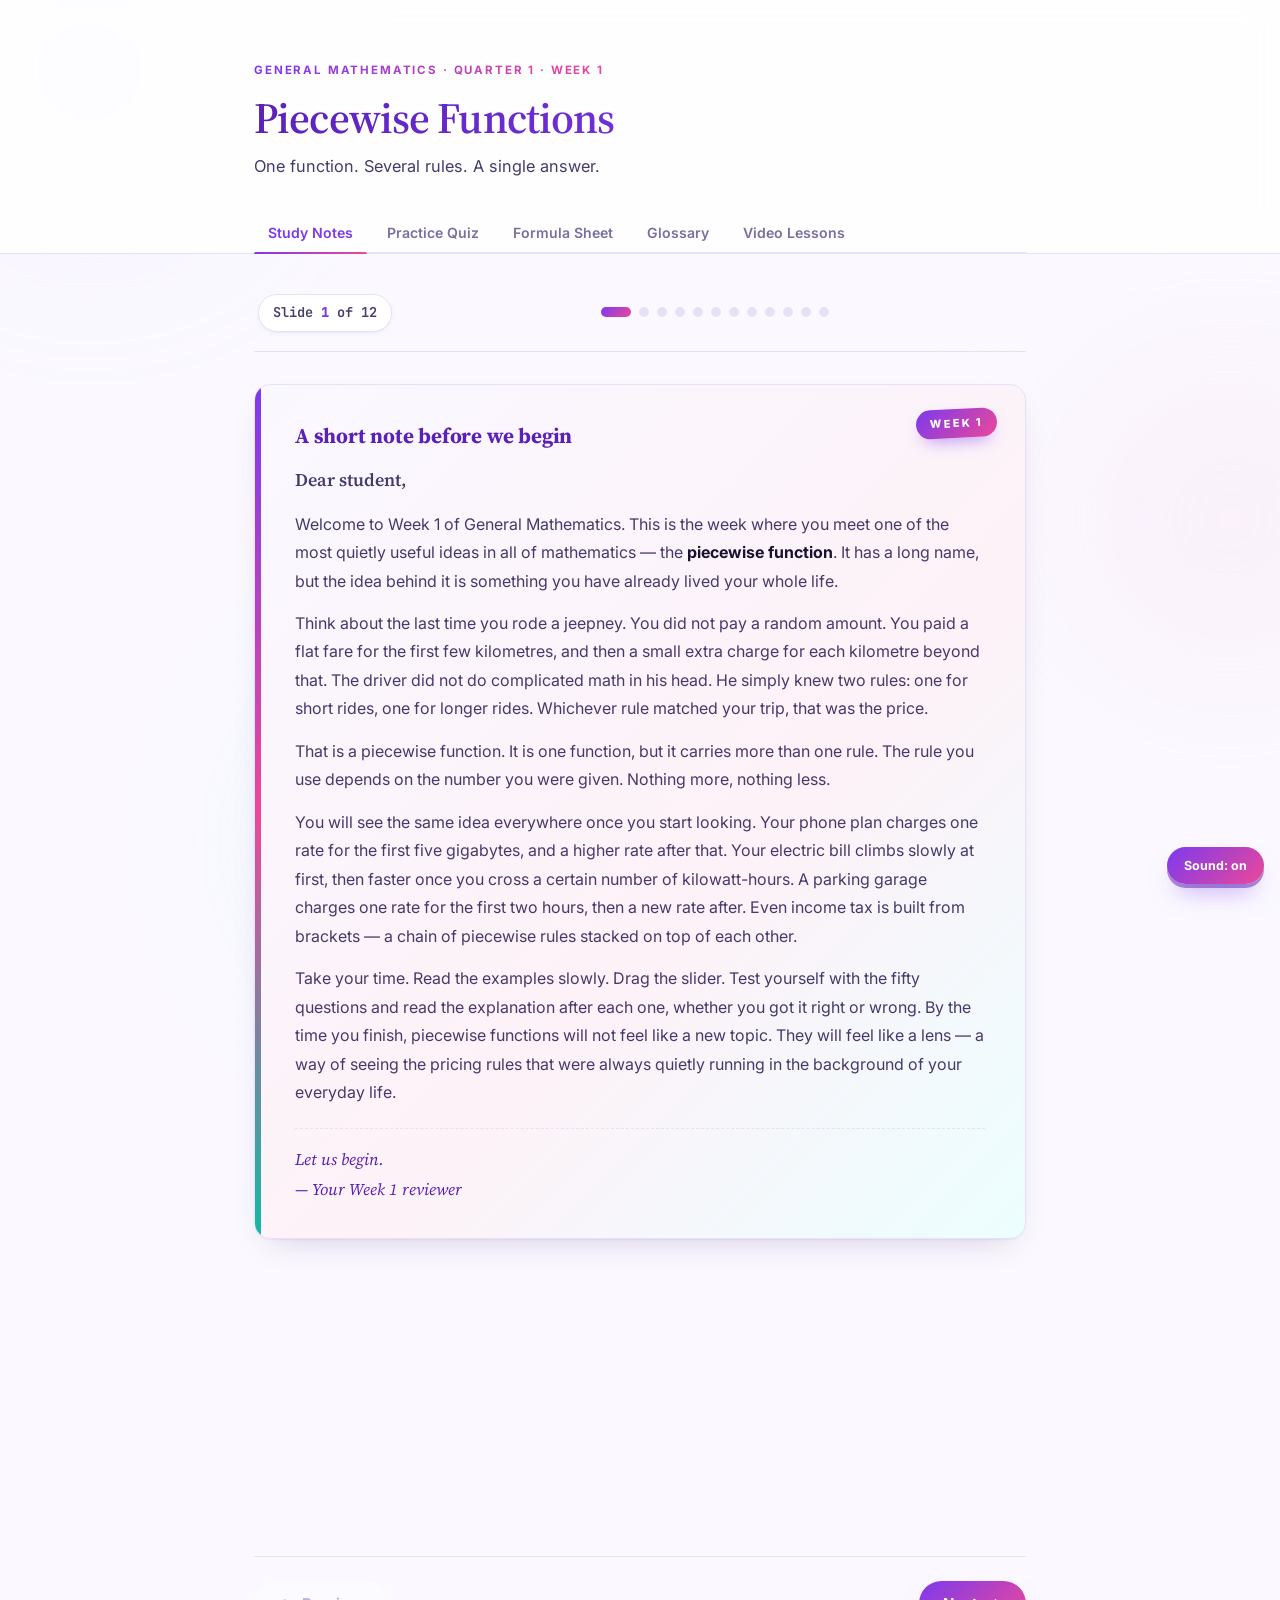
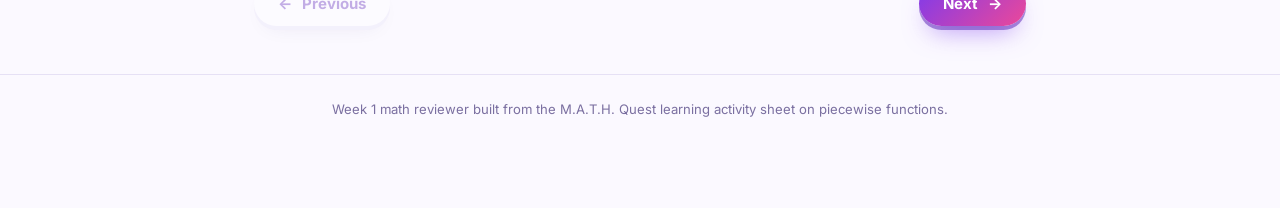
==== index.html @ 9aa368a2 "Rename MathReviewer2ndterm.html to index.html" ====
<!DOCTYPE html>
<html lang="en">
<head>
<meta charset="UTF-8">
<meta name="viewport" content="width=device-width, initial-scale=1.0">
<title>Week 1 Math Reviewer — Piecewise Functions</title>
<link rel="preconnect" href="https://fonts.googleapis.com">
<link rel="preconnect" href="https://fonts.gstatic.com" crossorigin>
<link href="https://fonts.googleapis.com/css2?family=Source+Serif+4:ital,opsz,wght@0,8..60,400;0,8..60,600;0,8..60,700;1,8..60,400&family=Inter:wght@400;500;600;700;800&family=JetBrains+Mono:wght@400;500;600&display=swap" rel="stylesheet">
<link rel="stylesheet" href="Mathweek1Css.css">
<script src="Mathweek1Js.js"></script>
</head>
<body>

<div class="reading-progress" aria-hidden="true">
  <div class="reading-progress-fill" id="readingProgress"></div>
</div>

<canvas id="confetti" aria-hidden="true"></canvas>

<div class="blob blob-1" aria-hidden="true"></div>
<div class="blob blob-2" aria-hidden="true"></div>
<div class="blob blob-3" aria-hidden="true"></div>

<header class="site-header">
  <div class="wrap">
    <div class="eyebrow">General Mathematics &middot; Quarter 1 &middot; Week 1</div>
    <h1>Piecewise Functions</h1>
    <p class="tagline">One function. Several rules. A single answer.</p>

    <nav class="tabs" role="tablist">
      <button class="tab is-active" data-tab="learn" role="tab">Study Notes</button>
      <button class="tab" data-tab="quiz" role="tab">Practice Quiz</button>
      <button class="tab" data-tab="cheat" role="tab">Formula Sheet</button>
      <button class="tab" data-tab="glossary" role="tab">Glossary</button>
      <button class="tab" data-tab="videos" role="tab">Video Lessons</button>
    </nav>
  </div>
</header>

<main class="wrap">

  <!-- STUDY NOTES -->
  <section class="panel is-active" id="learn" role="tabpanel">

    <div class="deck">
      <div class="deck-progress">
        <span class="deck-counter">Slide <span id="slideNum">1</span> of <span id="slideTotal">12</span></span>
        <div class="deck-dots" id="deckDots"></div>
      </div>

      <div class="deck-stage" id="deckStage">

        <!-- Slide 1: Intro letter -->
        <article class="slide">
          <div class="card intro-letter">
            <div class="letter-stamp">Week 1</div>
            <h2 class="letter-title">A short note before we begin</h2>

            <p class="letter-greeting">Dear student,</p>

            <p>
              Welcome to Week 1 of General Mathematics. This is the week where you
              meet one of the most quietly useful ideas in all of mathematics &mdash;
              the <strong>piecewise function</strong>. It has a long name, but the
              idea behind it is something you have already lived your whole life.
            </p>

            <p>
              Think about the last time you rode a jeepney. You did not pay a random
              amount. You paid a flat fare for the first few kilometres, and then a
              small extra charge for each kilometre beyond that. The driver did not
              do complicated math in his head. He simply knew two rules: one for
              short rides, one for longer rides. Whichever rule matched your trip,
              that was the price.
            </p>

            <p>
              That is a piecewise function. It is one function, but it carries more
              than one rule. The rule you use depends on the number you were given.
              Nothing more, nothing less.
            </p>

            <p>
              You will see the same idea everywhere once you start looking. Your
              phone plan charges one rate for the first five gigabytes, and a higher
              rate after that. Your electric bill climbs slowly at first, then faster
              once you cross a certain number of kilowatt-hours. A parking garage
              charges one rate for the first two hours, then a new rate after. Even
              income tax is built from brackets &mdash; a chain of piecewise rules
              stacked on top of each other.
            </p>

            <p>
              Take your time. Read the examples slowly. Drag the slider. Test
              yourself with the fifty questions and read the explanation after each
              one, whether you got it right or wrong. By the time you finish,
              piecewise functions will not feel like a new topic. They will feel
              like a lens &mdash; a way of seeing the pricing rules that were always
              quietly running in the background of your everyday life.
            </p>

            <p class="letter-sign">Let us begin.<br>&mdash; Your Week 1 reviewer</p>
          </div>
        </article>

        <!-- Slide 2: What this week covers -->
        <article class="slide">
          <div class="card card-violet">
            <h2>What this week covers</h2>
            <p>By the end of Week 1, you should be able to do three things:</p>
            <ol class="steps">
              <li>Illustrate a piecewise function in a real-life context, such as a fare rate, a purchase, or an income tax bracket.</li>
              <li>Solve practical problems involving piecewise functions by choosing the right rule and computing carefully.</li>
              <li>Explain, in your own words, why a single rule is not enough for the real world.</li>
            </ol>
            <div class="callout callout-violet">
              <span class="callout-label">How to use this reviewer</span>
              Move through the slides with the Next button, the arrow keys on your
              keyboard, or by clicking the dots above. Every slide focuses on one
              idea and shows several worked examples.
            </div>
          </div>
        </article>

        <!-- Slide 3: What a piecewise function is -->
        <article class="slide">
          <div class="card card-violet">
            <h2>What a piecewise function actually is</h2>
            <p>
              A piecewise function is one function that behaves differently
              depending on the input. Instead of a single rule that applies
              everywhere, it carries a short list of rules, and each rule is
              responsible for a specific range of values.
            </p>
            <div class="callout callout-violet">
              <span class="callout-label">Everyday comparison</span>
              A jeepney driver follows two rules. Ride 4&nbsp;km or less, and you
              pay a flat fare. Ride farther, and the extra distance is added on top
              of that same flat fare. Two rules, one total price &mdash; that is
              piecewise.
            </div>
            <p>
              What makes it useful is that the real world rarely charges a single
              rate for everything. Water, electricity, parking, overtime, shipping,
              taxes: all of them change their rate once you cross a threshold.
            </p>
          </div>
        </article>

        <!-- Slide 4: Three-step method -->
        <article class="slide">
          <div class="card card-amber">
            <h2>The method that always works</h2>
            <p>Every problem in this reviewer follows the same three moves.</p>
            <ol class="steps">
              <li>Read the value you were given.</li>
              <li>Check the conditions one by one and find the one that is true.</li>
              <li>Apply only that rule and compute carefully.</li>
            </ol>
            <div class="callout callout-amber">
              <span class="callout-label">Common mistake</span>
              Do not blend two rules together, and do not fall back to the rule
              that looks easiest. The condition decides everything. If the number
              does not satisfy a rule's condition, that rule is off the table.
            </div>

            <h3 class="sub">A tiny example to warm up</h3>
            <p>Suppose a function says:</p>
            <div class="formula formula-plain">
              <div class="rule-row"><span class="val">p(x) = 5</span><span class="cond">if x &lt; 10</span></div>
              <div class="rule-row"><span class="val">p(x) = 5 + 2(x &minus; 10)</span><span class="cond">if x &ge; 10</span></div>
            </div>
            <p><strong>p(3):</strong> 3 is less than 10, so use the first rule. p(3) = 5.</p>
            <p><strong>p(10):</strong> The symbol is &ge;, which includes 10. p(10) = 5 + 2(0) = 5.</p>
            <p><strong>p(13):</strong> p(13) = 5 + 2(3) = 11.</p>
            <p>
              Notice how p(10) gives the same answer under both rules. That is on
              purpose &mdash; the two pieces were designed to meet at the boundary.
            </p>
          </div>
        </article>

        <!-- Slide 5: Jeepney slider -->
        <article class="slide">
          <div class="card card-teal">
            <h2>Try it: the jeepney fare</h2>
            <p>
              Move the slider to change the distance. Watch how the fare stays flat
              until 4&nbsp;km, then starts climbing by 1.50 per kilometre.
            </p>

            <div class="formula">
              <span class="brace">{</span>
              <div class="formula-body">
                <div class="rule-row"><span class="val">f(x) = 12</span><span class="cond">if 0 &lt; x &le; 4</span></div>
                <div class="rule-row"><span class="val">f(x) = 12 + 1.5(x &minus; 4)</span><span class="cond">if x &gt; 4</span></div>
              </div>
            </div>

            <div class="demo">
              <label class="demo-label" for="kmSlider">Distance travelled</label>
              <div class="demo-value"><span id="kmVal">1</span> km</div>
              <input type="range" id="kmSlider" min="1" max="15" step="0.5" value="1">
              <div class="demo-label">Fare</div>
              <div class="demo-value demo-fare" id="fareVal">&#8369;12.00</div>
              <div class="demo-note" id="ruleUsed">Rule 1 applies: flat fare.</div>
            </div>
          </div>
        </article>

        <!-- Slide 6: Jeepney worked examples -->
        <article class="slide">
          <div class="card card-teal">
            <h2>Jeepney fare: worked examples</h2>

            <p><strong>Ride of 3 km.</strong> 3 &le; 4, so rule 1. f(3) = &#8369;12.00.</p>
            <p><strong>Ride of 4 km.</strong> Rule 1, since &le; includes 4. f(4) = &#8369;12.00.</p>
            <p><strong>Ride of 5 km.</strong> f(5) = 12 + 1.5(1) = <strong>&#8369;13.50</strong>.</p>
            <p><strong>Ride of 7 km.</strong> f(7) = 12 + 1.5(3) = 12 + 4.50 = <strong>&#8369;16.50</strong>.</p>
            <p><strong>Ride of 10 km.</strong> f(10) = 12 + 1.5(6) = 12 + 9.00 = <strong>&#8369;21.00</strong>.</p>
            <p><strong>Ride of 12 km.</strong> f(12) = 12 + 1.5(8) = 12 + 12.00 = <strong>&#8369;24.00</strong>.</p>
            <p><strong>Ride of 4.5 km.</strong> f(4.5) = 12 + 1.5(0.5) = 12 + 0.75 = <strong>&#8369;12.75</strong>. Only half a kilometre is extra.</p>

            <h3 class="sub">Working backwards</h3>
            <p><strong>You paid &#8369;18.00. How far did you ride?</strong></p>
            <p>
              &#8369;18 is more than &#8369;12, so the ride must be in rule 2.<br>
              12 + 1.5(x &minus; 4) = 18<br>
              1.5(x &minus; 4) = 6<br>
              x &minus; 4 = 4<br>
              x = <strong>8 km</strong>.
            </p>
            <p>Check: 12 + 1.5(8 &minus; 4) = 12 + 6 = &#8369;18. Correct.</p>

            <div class="callout callout-pink">
              <span class="callout-label">The trap to avoid</span>
              Do not write 1.5x instead of 1.5(x &minus; 4). The first 4 km are
              already covered by the &#8369;12 base. If you charge 1.5 on all 10 km
              of a 10 km ride, you are charging twice for the first 4 km.
            </div>
          </div>
        </article>

        <!-- Slide 7: Warm-up function g(x) -->
        <article class="slide">
          <div class="card card-blue">
            <h2>The warm-up function, fully worked</h2>
            <p>This is the function from your notes. Let us work through it slowly.</p>

            <div class="formula">
              <span class="brace">{</span>
              <div class="formula-body">
                <div class="rule-row"><span class="val">g(x) = 3x + 1</span><span class="cond">if x &lt; 0</span></div>
                <div class="rule-row"><span class="val">g(x) = x&sup2; + 3</span><span class="cond">if x &ge; 0</span></div>
              </div>
            </div>

            <h3 class="sub">Negative inputs</h3>
            <p><strong>g(&minus;1)</strong> = 3(&minus;1) + 1 = <strong>&minus;2</strong>.</p>
            <p><strong>g(&minus;3)</strong> = 3(&minus;3) + 1 = <strong>&minus;8</strong>.</p>
            <p><strong>g(&minus;5)</strong> = 3(&minus;5) + 1 = <strong>&minus;14</strong>.</p>
            <p><strong>g(&minus;0.5)</strong> = 3(&minus;0.5) + 1 = <strong>&minus;0.5</strong>.</p>

            <h3 class="sub">Zero and positive inputs</h3>
            <p><strong>g(0)</strong> = 0&sup2; + 3 = <strong>3</strong> (the &ge; includes 0).</p>
            <p><strong>g(1)</strong> = 1 + 3 = <strong>4</strong>.</p>
            <p><strong>g(3)</strong> = 9 + 3 = <strong>12</strong>.</p>
            <p><strong>g(5)</strong> = 25 + 3 = <strong>28</strong>.</p>
            <p><strong>g(10)</strong> = 100 + 3 = <strong>103</strong>.</p>
            <p><strong>g(0.5)</strong> = 0.25 + 3 = <strong>3.25</strong>.</p>

            <h3 class="sub">Spotting the boundary</h3>
            <p>
              At x = 0, rule 1 would give 3(0) + 1 = 1, but rule 1 does not
              include 0. Rule 2 gives 0 + 3 = 3. So g(0) = 3, and the graph jumps
              from a value near 1 (just below 0) up to 3 (at 0). This is a common
              feature of piecewise functions &mdash; the boundary is where the
              action happens.
            </p>
          </div>
        </article>

        <!-- Slide 8: Mobile data plan -->
        <article class="slide">
          <div class="card card-blue">
            <h2>Mobile data plan</h2>
            <p>
              A telecom company charges &#8369;300 per month for a plan that
              includes 5 GB of data. Any data beyond 5 GB costs &#8369;50 per
              gigabyte.
            </p>

            <div class="formula">
              <span class="brace">{</span>
              <div class="formula-body">
                <div class="rule-row"><span class="val">D(g) = 300</span><span class="cond">if 0 &le; g &le; 5</span></div>
                <div class="rule-row"><span class="val">D(g) = 300 + 50(g &minus; 5)</span><span class="cond">if g &gt; 5</span></div>
              </div>
            </div>

            <p><strong>3 GB used.</strong> D(3) = <strong>&#8369;300</strong>. Inside the plan, no extra charge.</p>
            <p><strong>5 GB used.</strong> The &le; includes 5. D(5) = <strong>&#8369;300</strong>.</p>
            <p><strong>6 GB used.</strong> D(6) = 300 + 50(1) = <strong>&#8369;350</strong>.</p>
            <p><strong>8 GB used.</strong> D(8) = 300 + 50(3) = <strong>&#8369;450</strong>.</p>
            <p><strong>10 GB used.</strong> D(10) = 300 + 50(5) = <strong>&#8369;550</strong>.</p>
            <p><strong>12 GB used.</strong> D(12) = 300 + 50(7) = <strong>&#8369;650</strong>.</p>
            <p><strong>15 GB used.</strong> D(15) = 300 + 50(10) = <strong>&#8369;800</strong>.</p>

            <p>
              Notice that D(g) never goes below &#8369;300, no matter how little
              data you use. That is what it means to be a flat monthly plan.
            </p>
          </div>
        </article>

        <!-- Slide 9: Pencils -->
        <article class="slide">
          <div class="card card-amber">
            <h2>Bulk pencil purchase</h2>
            <p>
              A bookstore sells pencils at &#8369;10 each. If a customer buys 10
              or more, every pencil drops to &#8369;8 each.
            </p>

            <div class="formula">
              <span class="brace">{</span>
              <div class="formula-body">
                <div class="rule-row"><span class="val">C(p) = 10p</span><span class="cond">if 0 &lt; p &lt; 10</span></div>
                <div class="rule-row"><span class="val">C(p) = 8p</span><span class="cond">if p &ge; 10</span></div>
              </div>
            </div>

            <p><strong>3 pencils.</strong> C(3) = <strong>&#8369;30</strong>.</p>
            <p><strong>5 pencils.</strong> C(5) = <strong>&#8369;50</strong>.</p>
            <p><strong>8 pencils.</strong> C(8) = <strong>&#8369;80</strong>.</p>
            <p><strong>9 pencils.</strong> C(9) = <strong>&#8369;90</strong>.</p>
            <p><strong>10 pencils.</strong> The &ge; includes 10. C(10) = 8 &times; 10 = <strong>&#8369;80</strong>.</p>
            <p><strong>12 pencils.</strong> C(12) = <strong>&#8369;96</strong>.</p>
            <p><strong>15 pencils.</strong> C(15) = <strong>&#8369;120</strong>.</p>
            <p><strong>20 pencils.</strong> C(20) = <strong>&#8369;160</strong>.</p>

            <div class="callout callout-amber">
              <span class="callout-label">The surprising result</span>
              Nine pencils cost &#8369;90. Ten pencils cost &#8369;80. Buying one
              more pencil saves you &#8369;10. This is a real thing that happens
              with bulk pricing.
            </div>
          </div>
        </article>

        <!-- Slide 10: Hourly wage -->
        <article class="slide">
          <div class="card card-emerald">
            <h2>Hourly wage with overtime</h2>
            <p>
              An employee earns &#8369;80 per hour for up to 40 hours a week. Any
              time beyond 40 hours is paid at 1.5 times the regular rate, which
              is &#8369;120 per hour.
            </p>

            <div class="formula">
              <span class="brace">{</span>
              <div class="formula-body">
                <div class="rule-row"><span class="val">W(h) = 80h</span><span class="cond">if 0 &le; h &le; 40</span></div>
                <div class="rule-row"><span class="val">W(h) = 3200 + 120(h &minus; 40)</span><span class="cond">if h &gt; 40</span></div>
              </div>
            </div>

            <p>
              Where did the 3200 come from? It is the pay for the first 40 hours:
              80 &times; 40 = &#8369;3,200. That flat amount is baked into the
              second rule.
            </p>

            <p><strong>20 hours.</strong> W(20) = 80 &times; 20 = <strong>&#8369;1,600</strong>.</p>
            <p><strong>35 hours.</strong> W(35) = <strong>&#8369;2,800</strong>.</p>
            <p><strong>40 hours.</strong> W(40) = <strong>&#8369;3,200</strong>.</p>
            <p><strong>41 hours.</strong> W(41) = 3200 + 120(1) = <strong>&#8369;3,320</strong>.</p>
            <p><strong>45 hours.</strong> W(45) = 3200 + 120(5) = <strong>&#8369;3,800</strong>.</p>
            <p><strong>50 hours.</strong> W(50) = 3200 + 120(10) = <strong>&#8369;4,400</strong>.</p>

            <h3 class="sub">Working backwards</h3>
            <p><strong>A worker earned &#8369;4,400. How many hours did they work?</strong></p>
            <p>
              3200 + 120(h &minus; 40) = 4400<br>
              120(h &minus; 40) = 1200<br>
              h &minus; 40 = 10<br>
              h = <strong>50 hours</strong>.
            </p>

            <div class="callout callout-amber">
              <span class="callout-label">Trap to avoid</span>
              Do not compute 80 &times; 41 = &#8369;3,280 for a 41-hour week. The
              41st hour is overtime and must be paid at &#8369;120.
            </div>
          </div>
        </article>

        <!-- Slide 11: Parking + ceiling -->
        <article class="slide">
          <div class="card card-pink">
            <h2>Parking rates and the ceiling function</h2>
            <p>
              A parking garage charges &#8369;40 for the first 2 hours, then
              &#8369;20 for each extra hour or fraction of an hour. That phrase
              &ldquo;or fraction&rdquo; is what brings the ceiling function in.
            </p>

            <div class="formula">
              <span class="brace">{</span>
              <div class="formula-body">
                <div class="rule-row"><span class="val">P(t) = 40</span><span class="cond">if 0 &lt; t &le; 2</span></div>
                <div class="rule-row"><span class="val">P(t) = 40 + 20&#8968;t &minus; 2&#8969;</span><span class="cond">if t &gt; 2</span></div>
              </div>
            </div>

            <p><strong>2 hours.</strong> P(2) = <strong>&#8369;40</strong>.</p>
            <p><strong>2.5 hours.</strong> &#8968;0.5&#8969; = 1. P(2.5) = <strong>&#8369;60</strong>.</p>
            <p><strong>3 hours.</strong> P(3) = <strong>&#8369;60</strong>.</p>
            <p><strong>3.5 hours.</strong> &#8968;1.5&#8969; = 2. P(3.5) = <strong>&#8369;80</strong>.</p>
            <p><strong>4.5 hours.</strong> &#8968;2.5&#8969; = 3. P(4.5) = <strong>&#8369;100</strong>.</p>
            <p><strong>6 hours.</strong> &#8968;4&#8969; = 4. P(6) = <strong>&#8369;120</strong>.</p>
            <p><strong>8 hours.</strong> &#8968;6&#8969; = 6. P(8) = <strong>&#8369;160</strong>.</p>

            <h3 class="sub">Ceiling and floor, side by side</h3>
            <p>&#8968;3.5&#8969; = 4 &nbsp;&middot;&nbsp; &#8968;2.1&#8969; = 3 &nbsp;&middot;&nbsp; &#8968;2.01&#8969; = 3 &nbsp;&middot;&nbsp; &#8968;7&#8969; = 7</p>
            <p>&#8970;3.9&#8971; = 3 &nbsp;&middot;&nbsp; &#8970;4.99&#8971; = 4 &nbsp;&middot;&nbsp; &#8970;6&#8971; = 6</p>

            <div class="callout callout-pink">
              <span class="callout-label">Why parking uses ceiling</span>
              If you park for two hours and ten minutes, you have entered a third
              hour, even if only briefly. The garage rounds that sliver up to a
              full hour. The ceiling function always rounds up.
            </div>
          </div>
        </article>

        <!-- Slide 12: Water bill -->
        <article class="slide">
          <div class="card card-emerald">
            <h2>The water bill, worked in full</h2>
            <p>
              This one has four tiers. Each tier has a flat amount plus a
              per-cubic-metre charge for anything beyond the tier's starting
              point.
            </p>

            <div class="formula">
              <span class="brace">{</span>
              <div class="formula-body">
                <div class="rule-row"><span class="val">W(x) = 200</span><span class="cond">if 0 &lt; x &le; 10</span></div>
                <div class="rule-row"><span class="val">W(x) = 200 + 30(x &minus; 10)</span><span class="cond">if 10 &lt; x &le; 20</span></div>
                <div class="rule-row"><span class="val">W(x) = 500 + 40(x &minus; 20)</span><span class="cond">if 20 &lt; x &le; 30</span></div>
                <div class="rule-row"><span class="val">W(x) = 900 + 35(x &minus; 30)</span><span class="cond">if x &gt; 30</span></div>
              </div>
            </div>

            <p><strong>5 m&sup3;.</strong> W(5) = <strong>&#8369;200</strong>.</p>
            <p><strong>10 m&sup3;.</strong> W(10) = <strong>&#8369;200</strong>.</p>
            <p><strong>12 m&sup3;.</strong> W(12) = 200 + 30(2) = <strong>&#8369;260</strong>.</p>
            <p><strong>15 m&sup3;.</strong> W(15) = <strong>&#8369;350</strong>.</p>
            <p><strong>20 m&sup3;.</strong> W(20) = 200 + 30(10) = <strong>&#8369;500</strong>.</p>
            <p><strong>24 m&sup3;.</strong> W(24) = 500 + 40(4) = <strong>&#8369;660</strong>.</p>
            <p><strong>30 m&sup3;.</strong> W(30) = 500 + 40(10) = <strong>&#8369;900</strong>.</p>
            <p><strong>34 m&sup3;.</strong> W(34) = 900 + 35(4) = <strong>&#8369;1,040</strong>.</p>

            <h3 class="sub">The challenge: working backwards</h3>
            <p><strong>A household received a bill of &#8369;1,040. How much water did they use?</strong></p>
            <p>
              900 + 35(x &minus; 30) = 1040<br>
              35(x &minus; 30) = 140<br>
              x &minus; 30 = 4<br>
              x = <strong>34 m&sup3;</strong>.
            </p>

            <h3 class="sub">The environmental tax</h3>
            <p>
              Tax applies only to consumption strictly above 30 m&sup3;. For 34 m&sup3;:<br>
              Amount above: 4 m&sup3;. Charge on that portion: 35 &times; 4 = &#8369;140.<br>
              Tax at 15%: 0.15 &times; 140 = <strong>&#8369;21</strong>.<br>
              Total payable: 1040 + 21 = <strong>&#8369;1,061</strong>.
            </p>

            <div class="callout callout-amber">
              <span class="callout-label">Trap to avoid</span>
              Do not take 15% of the whole &#8369;1,040 bill. That gives
              &#8369;156, which is far too high. The rule restricts the tax to
              consumption inside the highest bracket only.
            </div>
          </div>
        </article>

      </div>

      <div class="deck-controls">
        <button class="deck-btn" id="prevSlide" type="button" aria-label="Previous slide">
          <span aria-hidden="true">&larr;</span> Previous
        </button>
        <button class="deck-btn primary" id="nextSlide" type="button" aria-label="Next slide">
          Next <span aria-hidden="true">&rarr;</span>
        </button>
      </div>
    </div>

  </section>

  <!-- QUIZ -->
  <section class="panel" id="quiz" role="tabpanel">

    <div id="quizArea">
      <div class="quiz-toolbar">
        <div class="quiz-meta">
          <div class="pill pill-violet">Question <span id="qNum">1</span> of 50</div>
          <div class="pill pill-amber">Streak <span id="streak">0</span></div>
          <div class="pill pill-teal">Score <span id="score">0</span></div>
        </div>
        <button class="shuffle-btn" id="shuffleBtn" type="button">
          <span class="shuffle-icon" aria-hidden="true">
            <svg viewBox="0 0 24 24" width="18" height="18" fill="none" stroke="currentColor" stroke-width="2.2" stroke-linecap="round" stroke-linejoin="round">
              <polyline points="16 3 21 3 21 8"></polyline>
              <line x1="4" y1="20" x2="21" y2="3"></line>
              <polyline points="21 16 21 21 16 21"></polyline>
              <line x1="15" y1="15" x2="21" y2="21"></line>
              <line x1="4" y1="4" x2="9" y2="9"></line>
            </svg>
          </span>
          Shuffle questions
        </button>
      </div>

      <div class="progress"><div class="progress-fill" id="barFill"></div></div>

      <div class="q-card" id="questionCard">
        <div class="q-tag" id="qTag">Warm-Up</div>
        <div class="q-text" id="qText"></div>
        <div class="options" id="options"></div>
        <div class="explain" id="explain">
          <div class="explain-head" id="explainHead"></div>
          <div class="explain-body" id="explainBody"></div>
        </div>
        <div class="next-wrap" id="nextWrap">
          <button class="btn" id="nextBtn">Next question</button>
        </div>
      </div>
    </div>

    <div id="resultArea" hidden></div>

  </section>

  <!--Formula Sheet-->
  <section class="panel" id="cheat" role="tabpanel">
    <article class="card card-violet">
      <h2>Formula sheet</h2>
      <p>All six contexts from the activity sheet, plus the rounding rules.</p>
    </article>
    <div id="cheatSheet"></div>
  </section>

  <!-- GLOSSARY -->
  <section class="panel" id="glossary" role="tabpanel">
    <article class="card card-teal">
      <h2>English &mdash; Filipino Glossary</h2>
      <p>
        Key terms used in this reviewer, with their Filipino translations.
      </p>
    </article>
    <div id="glossaryList"></div>
  </section>

  <!-- VIDEOS -->
  <section class="panel" id="videos" role="tabpanel">
    <article class="card card-pink">
      <h2>Video Lessons</h2>
      <p>
        The first group is in English, the second group is in Filipino.
      </p>
    </article>
    <div id="videoList"></div>
  </section>

</main>

<footer class="site-footer">
  <div class="wrap">
    <p>Week 1 math reviewer built from the M.A.T.H. Quest learning activity sheet on piecewise functions.</p>
  </div>
</footer>

<button class="sound-toggle" id="muteBtn" aria-label="Toggle sound">Sound: on</button>

</body>
</html>
---- Mathweek1Css.css ----
/* Design tokens */
:root{
  --ink:#1a1230;
  --ink-2:#463a6b;
  --ink-3:#7a6fa0;
  --line:#e6e1f5;
  --line-2:#f0ecfb;
  --paper:#ffffff;
  --paper-2:#faf8ff;
  --paper-3:#f3efff;

  --violet:#7c3aed;
  --violet-d:#5b21b6;
  --violet-soft:#ede9fe;
  --pink:#ec4899;
  --pink-d:#be185d;
  --pink-soft:#fce7f3;
  --teal:#14b8a6;
  --teal-d:#0f766e;
  --teal-soft:#ccfbf1;
  --amber:#f59e0b;
  --amber-d:#b45309;
  --amber-soft:#fef3c7;
  --blue:#3b82f6;
  --blue-d:#1d4ed8;
  --blue-soft:#dbeafe;
  --emerald:#10b981;
  --emerald-d:#047857;
  --emerald-soft:#d1fae5;
  --red:#ef4444;
  --red-d:#b91c1c;
  --red-soft:#fee2e2;
  --youtube:#ff0000;

  --radius:16px;
  --radius-sm:10px;
  --shadow:0 1px 2px rgba(46,16,101,.06), 0 14px 32px -16px rgba(46,16,101,.22);
  --shadow-lg:0 26px 50px -22px rgba(46,16,101,.32);

  /* Motion curves */
  --ease-out:cubic-bezier(.22,1,.36,1);
  --ease-smooth:cubic-bezier(.4,0,.2,1);
  --ease-spring:cubic-bezier(.34,1.56,.64,1);
}

*{box-sizing:border-box;margin:0;padding:0;}

html{scroll-behavior:smooth;}

body{
  font-family:'Inter',system-ui,-apple-system,'Segoe UI',sans-serif;
  font-size:16px;
  line-height:1.6;
  color:var(--ink);
  background:#fbf9ff;
  -webkit-font-smoothing:antialiased;
  padding-bottom:64px;
  position:relative;
  overflow-x:hidden;
}

h1,h2,h3{font-family:'Source Serif 4',Georgia,serif;font-weight:600;line-height:1.25;color:var(--ink);}

.wrap{max-width:820px;margin:0 auto;padding:0 24px;position:relative;z-index:2;}

/*  Reading progress bar */
.reading-progress{
  position:fixed;
  top:0;left:0;right:0;
  height:3px;
  z-index:100;
  pointer-events:none;
}
.reading-progress-fill{
  height:100%;
  width:0;
  background:linear-gradient(90deg,var(--violet),var(--pink),var(--teal));
  background-size:200% 100%;
  animation:shineBar 5s linear infinite;
  transition:width .55s var(--ease-out);
  border-radius:0 2px 2px 0;
}
@keyframes shineBar{to{background-position:200% 0;}}

/* Floating color blobs */
.blob{position:fixed;border-radius:50%;filter:blur(90px);opacity:.32;pointer-events:none;z-index:0;}
.blob-1{width:420px;height:420px;background:radial-gradient(circle,#c4b5fd 0%,transparent 70%);top:-140px;left:-120px;animation:float1 22s ease-in-out infinite;}
.blob-2{width:460px;height:460px;background:radial-gradient(circle,#fbcfe8 0%,transparent 70%);top:32%;right:-180px;animation:float2 26s ease-in-out infinite;}
.blob-3{width:400px;height:400px;background:radial-gradient(circle,#99f6e4 0%,transparent 70%);bottom:-140px;left:18%;animation:float3 28s ease-in-out infinite;}
@keyframes float1{0%,100%{transform:translate(0,0) scale(1);}50%{transform:translate(50px,70px) scale(1.12);}}
@keyframes float2{0%,100%{transform:translate(0,0) scale(1);}50%{transform:translate(-60px,50px) scale(1.1);}}
@keyframes float3{0%,100%{transform:translate(0,0) scale(1);}50%{transform:translate(40px,-60px) scale(1.14);}}

/*  Header */
.site-header{
  background:rgba(255,255,255,.85);
  backdrop-filter:blur(16px);
  -webkit-backdrop-filter:blur(16px);
  border-bottom:1px solid var(--line);
  padding:56px 0 0;
  margin-bottom:40px;
  position:relative;
  z-index:2;
  animation:headerIn .7s var(--ease-out) both;
}
@keyframes headerIn{from{opacity:0;transform:translateY(-14px);}to{opacity:1;transform:none;}}
.site-header .eyebrow{
  font-size:.72rem;letter-spacing:.16em;text-transform:uppercase;font-weight:700;
  background:linear-gradient(90deg,var(--violet),var(--pink));
  -webkit-background-clip:text;background-clip:text;color:transparent;
  margin-bottom:12px;display:inline-block;
}
.site-header h1{
  font-size:clamp(1.9rem,4.5vw,2.7rem);letter-spacing:-.02em;margin-bottom:8px;
  background:linear-gradient(120deg,var(--violet-d) 0%,var(--violet) 40%,var(--pink) 100%);
  background-size:200% auto;
  -webkit-background-clip:text;background-clip:text;color:transparent;
  animation:titleShine 8s ease-in-out infinite;
}
@keyframes titleShine{0%,100%{background-position:0% center;}50%{background-position:100% center;}}
.site-header .tagline{color:var(--ink-2);font-size:1.02rem;max-width:52ch;}

/* Tab Navigation */
.tabs{display:flex;gap:6px;margin-top:32px;border-bottom:1px solid var(--line);flex-wrap:wrap;}
.tab{
  position:relative;
  font-family:inherit;font-size:.88rem;font-weight:600;color:var(--ink-3);
  background:none;border:none;padding:12px 14px;margin-bottom:-1px;
  cursor:pointer;
  transition:color .3s var(--ease-smooth);
}
.tab::after{
  content:"";
  position:absolute;
  left:50%;right:50%;bottom:-1px;
  height:2px;
  background:linear-gradient(90deg,var(--violet),var(--pink));
  border-radius:2px 2px 0 0;
  transition:left .4s var(--ease-out), right .4s var(--ease-out);
}
.tab:hover{color:var(--violet-d);}
.tab:hover::after{left:14px;right:14px;}
.tab.is-active{color:var(--violet);}
.tab.is-active::after{left:0;right:0;}

/* Panels*/
.panel{display:none;}
.panel.is-active{
  display:block;
  animation:panelIn .6s var(--ease-out) both;
}
@keyframes panelIn{
  from{opacity:0;transform:translateY(18px);}
  to{opacity:1;transform:none;}
}

/*Cards*/
.card{
  background:var(--paper);
  border:1px solid var(--line);
  border-radius:var(--radius);
  padding:34px 36px;
  margin-bottom:20px;
  box-shadow:var(--shadow);
  position:relative;
  overflow:hidden;
  transition:transform .35s var(--ease-out),
             box-shadow .35s var(--ease-out),
             border-color .35s var(--ease-smooth);
}
.card:hover{
  transform:translateY(-3px);
  box-shadow:var(--shadow-lg);
  border-color:#d8cfff;
}
.card::before{
  content:"";
  position:absolute;
  inset:0 auto 0 0;
  width:5px;
  background:var(--violet);
  transition:width .35s var(--ease-out);
}
.card:hover::before{width:7px;}
.card-violet::before{background:linear-gradient(180deg,var(--violet),var(--pink));}
.card-amber::before{background:linear-gradient(180deg,var(--amber),#f97316);}
.card-teal::before{background:linear-gradient(180deg,var(--teal),var(--blue));}
.card-blue::before{background:linear-gradient(180deg,var(--blue),var(--violet));}
.card-pink::before{background:linear-gradient(180deg,var(--pink),var(--violet));}
.card-emerald::before{background:linear-gradient(180deg,var(--emerald),var(--teal));}

.card h2{font-size:1.32rem;letter-spacing:-.01em;margin-bottom:14px;}
.card-violet h2{color:var(--violet-d);}
.card-amber h2{color:var(--amber-d);}
.card-teal h2{color:var(--teal-d);}
.card-blue h2{color:var(--blue-d);}
.card-pink h2{color:var(--pink-d);}
.card-emerald h2{color:var(--emerald-d);}

.card h3.sub{
  font-size:.95rem;font-family:'Inter',sans-serif;font-weight:700;
  color:var(--ink-2);margin:26px 0 10px;
  padding-bottom:6px;border-bottom:1px solid var(--line-2);
}
.card h3.sub:first-of-type{margin-top:14px;}
.card p{color:var(--ink-2);margin-bottom:12px;}
.card p:last-child{margin-bottom:0;}
.card p strong{color:var(--ink);font-weight:700;}

/*Intro letter*/
.intro-letter{
  background:linear-gradient(135deg,#faf8ff 0%,#fdf2f8 60%,#ecfeff 100%);
  padding:38px 40px 34px;
}
.intro-letter::before{width:6px;background:linear-gradient(180deg,var(--violet),var(--pink),var(--teal));}
.letter-stamp{
  position:absolute;top:24px;right:28px;
  font-size:.68rem;letter-spacing:.18em;text-transform:uppercase;font-weight:800;
  color:#fff;background:linear-gradient(135deg,var(--violet),var(--pink));
  padding:6px 14px;border-radius:999px;
  box-shadow:0 8px 18px -8px rgba(124,58,237,.7);
  transform:rotate(-3deg);
  transition:transform .4s var(--ease-spring);
}
.intro-letter:hover .letter-stamp{transform:rotate(0) scale(1.05);}
.letter-title{
  font-family:'Source Serif 4',Georgia,serif;
  font-size:1.5rem;font-weight:700;color:var(--violet-d);
  margin-bottom:18px;letter-spacing:-.015em;
}
.letter-greeting{
  font-family:'Source Serif 4',Georgia,serif;
  font-size:1.12rem;font-weight:600;color:var(--ink);margin-bottom:14px;
}
.intro-letter p{color:var(--ink-2);line-height:1.78;margin-bottom:14px;}
.intro-letter p.letter-sign{
  font-family:'Source Serif 4',Georgia,serif;font-style:italic;
  color:var(--violet-d);margin-top:22px;padding-top:16px;
  border-top:1px dashed var(--line);font-size:1.02rem;
}

/*Callouts*/
.callout{
  background:var(--violet-soft);
  border-left:4px solid var(--violet);
  border-radius:0 var(--radius-sm) var(--radius-sm) 0;
  padding:16px 20px;margin:18px 0;
  color:var(--ink-2);font-size:.95rem;line-height:1.65;
  transition:transform .3s var(--ease-out), background .3s;
}
.callout:hover{transform:translateX(4px);}
.callout-label{
  display:block;font-size:.72rem;letter-spacing:.14em;text-transform:uppercase;
  font-weight:700;color:var(--violet-d);margin-bottom:6px;
}
.callout-violet{background:var(--violet-soft);border-left-color:var(--violet);}
.callout-violet .callout-label{color:var(--violet-d);}
.callout-amber{background:var(--amber-soft);border-left-color:var(--amber);}
.callout-amber .callout-label{color:var(--amber-d);}
.callout-pink{background:var(--pink-soft);border-left-color:var(--pink);}
.callout-pink .callout-label{color:var(--pink-d);}

/*Steps*/
.steps{list-style:none;counter-reset:s;margin:14px 0 4px;}
.steps li{
  counter-increment:s;position:relative;
  padding:12px 0 12px 46px;
  color:var(--ink-2);
  border-bottom:1px solid var(--line-2);
  transition:padding-left .3s var(--ease-out), color .3s;
}
.steps li:hover{padding-left:52px;color:var(--ink);}
.steps li:last-child{border-bottom:none;}
.steps li::before{
  content:counter(s);position:absolute;left:0;top:50%;
  transform:translateY(-50%);
  width:30px;height:30px;border-radius:50%;
  background:linear-gradient(135deg,var(--amber),#f97316);
  color:#fff;font-size:.86rem;font-weight:700;
  display:grid;place-items:center;
  box-shadow:0 6px 14px -6px rgba(245,158,11,.55);
  transition:transform .35s var(--ease-spring);
}
.steps li:hover::before{transform:translateY(-50%) scale(1.12);}

/*Formula blocks*/
.formula{
  display:flex;gap:14px;
  background:linear-gradient(135deg,var(--paper-2),var(--paper-3));
  border:1px solid var(--line);
  border-radius:var(--radius-sm);
  padding:20px 22px;margin:18px 0;
  font-family:'JetBrains Mono',ui-monospace,monospace;
  font-size:.94rem;overflow-x:auto;
  transition:border-color .3s, box-shadow .3s;
}
.formula:hover{
  border-color:#c4b5fd;
  box-shadow:0 8px 20px -12px rgba(124,58,237,.35);
}
.formula-plain{
  display:block;background:transparent;border:none;
  border-left:4px solid var(--pink);border-radius:0;padding:6px 0 6px 18px;
}
.formula-plain .rule-row{padding:5px 0;}
.formula .brace{color:var(--violet);font-size:2.4rem;line-height:1;transform:scaleY(1.15);}
.formula-body{display:flex;flex-direction:column;gap:6px;flex:1;}
.rule-row{display:flex;justify-content:space-between;align-items:baseline;gap:24px;white-space:nowrap;}
.rule-row .val{color:var(--ink);font-weight:500;}
.rule-row .cond{color:var(--violet);font-size:.86rem;font-weight:500;}

/*Slider demo*/
.demo{
  background:linear-gradient(135deg,var(--teal-soft),var(--blue-soft));
  border:1px solid #99f6e4;
  border-radius:var(--radius-sm);
  padding:24px;margin-top:18px;text-align:center;
}
.demo-label{
  font-size:.72rem;letter-spacing:.14em;text-transform:uppercase;
  color:var(--teal-d);font-weight:700;margin-bottom:4px;
}
.demo-value{
  font-family:'Source Serif 4',Georgia,serif;
  font-size:1.8rem;color:var(--ink);line-height:1.2;
}
.demo-fare{color:var(--teal-d);transition:transform .25s var(--ease-spring);}
.demo-fare.is-pulsing{transform:scale(1.1);}
.demo-note{font-size:.88rem;color:var(--teal-d);margin-top:6px;font-weight:600;}

input[type=range]{
  -webkit-appearance:none;appearance:none;
  width:100%;height:6px;border-radius:3px;
  background:linear-gradient(90deg,var(--teal),var(--blue),var(--violet));
  outline:none;margin:18px 0;cursor:pointer;
}
input[type=range]::-webkit-slider-thumb{
  -webkit-appearance:none;
  width:22px;height:22px;border-radius:50%;
  background:#fff;border:4px solid var(--teal);
  box-shadow:0 4px 10px -2px rgba(20,184,166,.55);
  cursor:grab;
  transition:transform .2s var(--ease-spring), box-shadow .2s;
}
input[type=range]::-webkit-slider-thumb:hover{transform:scale(1.15);box-shadow:0 6px 16px -2px rgba(20,184,166,.7);}
input[type=range]::-webkit-slider-thumb:active{cursor:grabbing;transform:scale(1.05);}
input[type=range]::-moz-range-thumb{
  width:18px;height:18px;border-radius:50%;
  background:#fff;border:4px solid var(--teal);cursor:grab;
}

/* Slide deck */
.deck{position:relative;}

.deck-progress{
  display:flex;
  align-items:center;
  gap:16px;
  padding:0 4px 20px;
  border-bottom:1px solid var(--line);
  margin-bottom:32px;
  flex-wrap:wrap;
}
.deck-counter{
  font-family:'JetBrains Mono',ui-monospace,monospace;
  font-size:.85rem;font-weight:600;
  color:var(--ink-2);
  padding:7px 14px;
  background:var(--paper);
  border:1px solid var(--line);
  border-radius:999px;
  white-space:nowrap;
  box-shadow:0 2px 6px -3px rgba(46,16,101,.15);
}
.deck-counter #slideNum{
  color:var(--violet);
  font-weight:800;
}
.deck-dots{
  flex:1;
  display:flex;
  gap:8px;
  justify-content:center;
  align-items:center;
  flex-wrap:wrap;
}
.deck-dot{
  width:10px;height:10px;
  border-radius:50%;
  background:var(--line);
  border:none;padding:0;cursor:pointer;
  transition:all .35s var(--ease-out);
}
.deck-dot:hover{
  transform:scale(1.5);
  background:#c4b5fd;
}
.deck-dot.is-done{background:var(--violet);opacity:.45;}
.deck-dot.is-active{
  background:linear-gradient(135deg,var(--violet),var(--pink));
  width:30px;border-radius:5px;
  box-shadow:0 6px 14px -6px rgba(124,58,237,.65);
}
.deck-dot.is-active:hover{transform:scale(1.05);}

/* Slide stage — grid stacking for smooth transitions */
.deck-stage{
  display:grid;
  align-items:start;
}
.deck-stage > .slide{
  grid-area:1 / 1;
  opacity:0;
  visibility:hidden;
  transform:translateY(16px) scale(.985);
  transition:opacity .55s var(--ease-smooth),
             transform .7s var(--ease-out),
             visibility 0s linear .7s;
  pointer-events:none;
}
.deck-stage > .slide.is-active{
  opacity:1;
  visibility:visible;
  transform:translateY(0) scale(1);
  transition-delay:0s;
  pointer-events:auto;
}
.deck-stage > .slide > .card{
  margin-bottom:0;
}

/* Deck navigation */
.deck-controls{
  display:flex;
  justify-content:space-between;
  align-items:center;
  gap:12px;
  margin-top:32px;
  padding-top:24px;
  border-top:1px solid var(--line);
}
.deck-btn{
  display:inline-flex;
  align-items:center;
  gap:10px;
  font-family:inherit;
  font-size:.94rem;
  font-weight:700;
  padding:13px 24px;
  border-radius:999px;
  cursor:pointer;
  border:none;
  background:var(--paper);
  color:var(--violet-d);
  box-shadow:0 4px 0 var(--line), 0 10px 22px -12px rgba(46,16,101,.3);
  transition:transform .3s var(--ease-spring),
             box-shadow .3s var(--ease-out),
             filter .3s,
             opacity .3s;
}
.deck-btn:hover:not(:disabled){
  transform:translateY(-3px);
  box-shadow:0 7px 0 var(--line), 0 16px 28px -12px rgba(46,16,101,.4);
}
.deck-btn:active:not(:disabled){
  transform:translateY(1px);
  box-shadow:0 2px 0 var(--line), 0 4px 10px -6px rgba(46,16,101,.3);
}
.deck-btn:disabled{opacity:.35;cursor:not-allowed;transform:none;}
.deck-btn.primary{
  color:#fff;
  background:linear-gradient(135deg,var(--violet),var(--pink));
  box-shadow:0 4px 0 rgba(91,33,182,.5), 0 14px 26px -10px rgba(124,58,237,.55);
}
.deck-btn.primary:hover:not(:disabled){
  filter:brightness(1.06);
  box-shadow:0 7px 0 rgba(91,33,182,.5), 0 20px 32px -10px rgba(124,58,237,.65);
}

/*Quiz*/
.quiz-toolbar{
  display:flex;gap:12px;justify-content:space-between;align-items:center;
  flex-wrap:wrap;margin-bottom:16px;
}
.quiz-meta{display:flex;gap:8px;flex-wrap:wrap;}
.pill{
  background:var(--paper);border:1px solid var(--line);border-radius:999px;
  padding:7px 15px;font-size:.82rem;color:var(--ink-2);font-weight:600;
  transition:transform .3s var(--ease-out), box-shadow .3s;
}
.pill:hover{transform:translateY(-2px);box-shadow:0 8px 18px -10px rgba(46,16,101,.3);}
.pill span{font-weight:800;color:var(--ink);}
.pill-violet{background:var(--violet-soft);border-color:#ddd6fe;color:var(--violet-d);}
.pill-violet span{color:var(--violet-d);}
.pill-amber{background:var(--amber-soft);border-color:#fde68a;color:var(--amber-d);}
.pill-amber span{color:var(--amber-d);}
.pill-teal{background:var(--teal-soft);border-color:#99f6e4;color:var(--teal-d);}
.pill-teal span{color:var(--teal-d);}

.shuffle-btn{
  display:inline-flex;align-items:center;gap:9px;
  font-family:inherit;font-size:.9rem;font-weight:700;color:#fff;
  background:linear-gradient(135deg,var(--violet),var(--pink));
  border:none;border-radius:999px;padding:12px 22px;cursor:pointer;
  box-shadow:0 4px 0 rgba(91,33,182,.5), 0 14px 26px -10px rgba(124,58,237,.55);
  transition:transform .3s var(--ease-spring), box-shadow .3s var(--ease-out), filter .3s;
}
.shuffle-btn:hover{
  transform:translateY(-3px);
  filter:brightness(1.06);
  box-shadow:0 7px 0 rgba(91,33,182,.5), 0 20px 32px -10px rgba(124,58,237,.65);
}
.shuffle-btn:active{transform:translateY(1px);box-shadow:0 2px 0 rgba(91,33,182,.5);}
.shuffle-btn.is-spinning .shuffle-icon svg{animation:spin .7s var(--ease-out);}
@keyframes spin{from{transform:rotate(0);}to{transform:rotate(360deg);}}
.shuffle-icon{display:inline-flex;}

.progress{
  height:5px;background:var(--line);border-radius:3px;
  overflow:hidden;margin-bottom:24px;
}
.progress-fill{
  height:100%;width:0;
  background:linear-gradient(90deg,var(--violet),var(--pink),var(--amber));
  background-size:200% 100%;border-radius:3px;
  transition:width .6s var(--ease-out);
  animation:barShine 3s linear infinite;
}
@keyframes barShine{to{background-position:200% 0;}}

.q-card{
  background:var(--paper);border:1px solid var(--line);
  border-radius:var(--radius);padding:34px 36px;box-shadow:var(--shadow);
  animation:qIn .5s var(--ease-out) both;
}
@keyframes qIn{from{opacity:0;transform:translateY(12px);}to{opacity:1;transform:none;}}
.q-tag{
  display:inline-block;font-size:.7rem;letter-spacing:.14em;text-transform:uppercase;
  font-weight:800;color:var(--violet-d);background:var(--violet-soft);
  padding:5px 12px;border-radius:999px;margin-bottom:18px;
}
.q-text{
  font-family:'Source Serif 4',Georgia,serif;
  font-size:1.18rem;line-height:1.55;
  white-space:pre-line;color:var(--ink);margin-bottom:24px;
}

.options{display:grid;gap:10px;}
.opt{
  display:flex;align-items:flex-start;gap:14px;
  width:100%;text-align:left;
  background:var(--paper);
  border:2px solid var(--line);
  border-radius:var(--radius-sm);
  padding:15px 17px;
  font-family:inherit;font-size:.96rem;line-height:1.5;color:var(--ink);
  cursor:pointer;
  transition:background .25s var(--ease-smooth),
             border-color .25s var(--ease-smooth),
             transform .25s var(--ease-spring),
             box-shadow .25s var(--ease-out);
}
.opt:hover:not(:disabled){
  background:var(--violet-soft);
  border-color:#c4b5fd;
  transform:translateY(-2px) scale(1.005);
  box-shadow:0 12px 24px -12px rgba(124,58,237,.45);
}
.opt:disabled{cursor:default;}
.opt .letter{
  flex:0 0 auto;
  width:26px;height:26px;border-radius:8px;
  background:var(--paper-3);color:var(--violet-d);
  font-size:.8rem;font-weight:800;
  display:grid;place-items:center;
  transition:background .25s, color .25s, transform .25s var(--ease-spring);
}
.opt:hover:not(:disabled) .letter{transform:scale(1.1);}
.opt.correct{
  background:var(--emerald-soft);
  border-color:var(--emerald);
  box-shadow:0 8px 20px -10px rgba(16,185,129,.55);
}
.opt.correct .letter{background:linear-gradient(135deg,var(--emerald),var(--teal));color:#fff;}
.opt.wrong{
  background:var(--red-soft);
  border-color:var(--red);
  box-shadow:0 8px 20px -10px rgba(239,68,68,.55);
}
.opt.wrong .letter{background:linear-gradient(135deg,var(--red),#dc2626);color:#fff;}
.opt.dim{opacity:.45;}

.explain{
  display:none;margin-top:22px;
  border-radius:var(--radius-sm);
  padding:20px 22px;border:2px solid var(--line);
  background:var(--paper-2);
}
.explain.is-visible{display:block;animation:explainIn .5s var(--ease-out) both;}
@keyframes explainIn{from{opacity:0;transform:translateY(8px);}to{opacity:1;transform:none;}}
.explain.is-correct{background:var(--emerald-soft);border-color:#6ee7b7;}
.explain.is-wrong{background:var(--red-soft);border-color:#fca5a5;}
.explain-head{
  font-family:'Source Serif 4',Georgia,serif;
  font-size:1.08rem;font-weight:700;margin-bottom:10px;color:var(--ink);
}
.explain.is-correct .explain-head{color:var(--emerald-d);}
.explain.is-wrong .explain-head{color:var(--red-d);}
.explain-body{
  color:var(--ink-2);font-size:.93rem;line-height:1.75;
  white-space:pre-line;
  font-family:'JetBrains Mono',ui-monospace,monospace;
}

.next-wrap{margin-top:22px;display:none;}
.next-wrap.is-visible{display:block;animation:explainIn .4s var(--ease-out) both;}

/*Buttons*/
.btn{
  font-family:inherit;font-size:.94rem;font-weight:700;
  border:none;border-radius:999px;padding:14px 28px;
  cursor:pointer;color:#fff;
  background:linear-gradient(135deg,var(--violet),var(--pink));
  box-shadow:0 4px 0 rgba(91,33,182,.5), 0 14px 26px -10px rgba(124,58,237,.55);
  transition:transform .3s var(--ease-spring),
             box-shadow .3s var(--ease-out),
             filter .3s;
}
.btn:hover{
  transform:translateY(-3px);
  filter:brightness(1.06);
  box-shadow:0 7px 0 rgba(91,33,182,.5), 0 20px 32px -10px rgba(124,58,237,.65);
}
.btn:active{transform:translateY(1px);box-shadow:0 2px 0 rgba(91,33,182,.5);}
.btn.secondary{
  background:var(--paper);color:var(--violet-d);
  box-shadow:0 4px 0 var(--line), 0 10px 22px -12px rgba(46,16,101,.3);
  border:1px solid var(--line);
}
.btn.secondary:hover{
  background:var(--paper-2);
  box-shadow:0 7px 0 var(--line), 0 16px 28px -12px rgba(46,16,101,.4);
}

/* Results */
.result-card{text-align:center;}
.result-score{
  font-family:'Source Serif 4',Georgia,serif;
  font-size:3.6rem;font-weight:700;line-height:1;
  background:linear-gradient(120deg,var(--violet),var(--pink),var(--amber));
  -webkit-background-clip:text;background-clip:text;color:transparent;
  margin:8px 0 6px;
}
.result-msg{font-size:1.05rem;color:var(--ink-2);font-weight:600;margin-bottom:4px;}
.result-meta{font-size:.9rem;color:var(--ink-3);margin-bottom:20px;}
.result-actions{display:flex;gap:10px;justify-content:center;flex-wrap:wrap;margin-top:24px;}

.review-item{
  background:var(--paper-2);border:1px solid var(--line);
  border-left:4px solid var(--red);border-radius:var(--radius-sm);
  padding:14px 18px;margin-bottom:10px;text-align:left;
  transition:transform .3s var(--ease-out), box-shadow .3s;
}
.review-item:hover{transform:translateX(4px);box-shadow:0 10px 22px -14px rgba(46,16,101,.3);}
.review-item summary{
  cursor:pointer;font-weight:700;color:var(--ink);
  font-size:.92rem;line-height:1.5;list-style:none;
}
.review-item summary::-webkit-details-marker{display:none;}
.review-item summary::before{
  content:"+";display:inline-block;width:18px;
  color:var(--red);font-weight:800;font-size:1.05rem;
  transition:transform .3s var(--ease-out);
}
.review-item[open] summary::before{content:"\2212";}
.review-item[open] summary{margin-bottom:12px;}
.rev-body{
  border-top:1px dashed var(--line);padding-top:12px;
  font-size:.86rem;color:var(--ink-2);line-height:1.7;
  white-space:pre-line;
  font-family:'JetBrains Mono',ui-monospace,monospace;
}

/*Cheat sheet, glossary, video cards*/
.cheat-item{
  background:var(--paper);border:1px solid var(--line);
  border-radius:var(--radius);padding:22px 24px;margin-bottom:14px;
  box-shadow:var(--shadow);
  transition:transform .35s var(--ease-out), box-shadow .35s var(--ease-out), border-color .3s;
}
.cheat-item:hover{
  transform:translateY(-4px);
  box-shadow:var(--shadow-lg);
  border-color:#d8cfff;
}
.cheat-item h4{
  font-family:'Source Serif 4',Georgia,serif;
  font-size:1.08rem;font-weight:700;color:var(--violet-d);margin-bottom:12px;
}
.cheat-item .formula{margin:0 0 12px;font-size:.86rem;padding:14px 16px;}
.cheat-item p{font-size:.88rem;color:var(--ink-3);line-height:1.6;margin:0;font-weight:500;}

.gloss-item{
  background:var(--paper);border:1px solid var(--line);
  border-radius:var(--radius);padding:20px 24px;margin-bottom:12px;
  box-shadow:var(--shadow);
  display:grid;grid-template-columns:1fr 1fr;gap:20px;
  transition:transform .35s var(--ease-out), box-shadow .35s var(--ease-out), border-color .3s;
}
.gloss-item:hover{
  transform:translateY(-4px);
  box-shadow:var(--shadow-lg);
  border-color:#d8cfff;
}
.gloss-en,.gloss-fil{padding:8px 0;}
.gloss-en{border-right:1px dashed var(--line);padding-right:20px;}
.gloss-label{
  font-size:.68rem;letter-spacing:.14em;text-transform:uppercase;
  font-weight:800;margin-bottom:6px;display:block;
}
.gloss-en .gloss-label{color:var(--violet-d);}
.gloss-fil .gloss-label{color:var(--teal-d);}
.gloss-term{
  font-family:'Source Serif 4',Georgia,serif;
  font-size:1.05rem;font-weight:700;color:var(--ink);margin-bottom:4px;
}
.gloss-def{font-size:.86rem;color:var(--ink-2);line-height:1.6;}

.video-item{
  background:var(--paper);border:1px solid var(--line);
  border-radius:var(--radius);padding:20px 24px;margin-bottom:14px;
  box-shadow:var(--shadow);
  display:flex;gap:18px;align-items:flex-start;
  transition:transform .35s var(--ease-out), box-shadow .35s var(--ease-out), border-color .3s;
}
.video-item:hover{
  transform:translateY(-4px);
  box-shadow:var(--shadow-lg);
  border-color:#d8cfff;
}
.video-thumb{
  flex:0 0 auto;width:54px;height:54px;border-radius:14px;
  display:grid;place-items:center;
  background:linear-gradient(135deg,var(--youtube),#cc0000);
  color:#fff;
  box-shadow:0 8px 18px -8px rgba(255,0,0,.6);
  transition:transform .35s var(--ease-spring);
}
.video-item:hover .video-thumb{transform:scale(1.08) rotate(-4deg);}
.video-thumb svg{width:26px;height:26px;fill:#fff;}
.video-body{flex:1;min-width:0;}
.video-lang{
  display:inline-block;font-size:.66rem;letter-spacing:.12em;text-transform:uppercase;
  font-weight:800;padding:3px 10px;border-radius:999px;margin-bottom:8px;
}
.video-lang.en{background:var(--blue-soft);color:var(--blue-d);}
.video-lang.fil{background:var(--teal-soft);color:var(--teal-d);}
.video-title{
  font-family:'Source Serif 4',Georgia,serif;
  font-size:1.05rem;font-weight:700;color:var(--ink);margin-bottom:4px;line-height:1.35;
}
.video-channel{font-size:.82rem;color:var(--ink-3);font-weight:600;margin-bottom:8px;}
.video-desc{font-size:.86rem;color:var(--ink-2);line-height:1.6;margin-bottom:10px;}
.video-link{
  display:inline-flex;align-items:center;gap:7px;
  font-size:.84rem;font-weight:700;color:var(--youtube);text-decoration:none;
  padding:7px 14px;border-radius:999px;border:2px solid var(--youtube);
  transition:background .25s, color .25s, transform .25s var(--ease-out);
}
.video-link:hover{background:var(--youtube);color:#fff;transform:translateY(-2px);}
.video-link svg{width:14px;height:14px;fill:currentColor;}

/* ============================================================
   Footer and sound toggle
   ============================================================ */
.site-footer{border-top:1px solid var(--line);margin-top:48px;padding:24px 0;position:relative;z-index:2;}
.site-footer p{font-size:.82rem;color:var(--ink-3);text-align:center;}

.sound-toggle{
  position:fixed;bottom:16px;right:16px;
  font-family:inherit;font-size:.78rem;font-weight:700;
  color:#fff;background:linear-gradient(135deg,var(--violet),var(--pink));
  border:none;border-radius:999px;padding:11px 17px;cursor:pointer;
  box-shadow:0 4px 0 rgba(91,33,182,.5), 0 14px 26px -10px rgba(124,58,237,.55);
  transition:transform .3s var(--ease-spring), box-shadow .3s var(--ease-out), filter .3s;
  z-index:50;
}
.sound-toggle:hover{transform:translateY(-3px);filter:brightness(1.06);}
.sound-toggle:active{transform:translateY(1px);box-shadow:0 2px 0 rgba(91,33,182,.5);}

#confetti{position:fixed;inset:0;pointer-events:none;z-index:60;}

/* Responsive*/
@media (max-width:640px){
  .site-header{padding-top:36px;}
  .card{padding:24px 22px;}
  .q-card{padding:24px 22px;}
  .wrap{padding:0 18px;}
  .rule-row{white-space:normal;gap:8px;flex-wrap:wrap;}
  .formula{font-size:.86rem;padding:16px;}
  .q-text{font-size:1.06rem;}
  .result-score{font-size:2.8rem;}
  .shuffle-btn{width:100%;justify-content:center;}
  .quiz-toolbar{flex-direction:column;align-items:stretch;}
  .gloss-item{grid-template-columns:1fr;gap:12px;}
  .gloss-en{border-right:none;border-bottom:1px dashed var(--line);padding-right:0;padding-bottom:12px;}
  .video-item{flex-direction:column;gap:12px;}
  .intro-letter{padding:28px 22px 26px;}
  .letter-stamp{position:static;display:inline-block;margin-bottom:14px;transform:none;}
  .letter-title{font-size:1.28rem;}
  .deck-controls{flex-direction:column;}
  .deck-btn{width:100%;justify-content:center;}
  .deck-progress{flex-direction:column;gap:12px;}
  .deck-dots{width:100%;}
}

/*
   Reduced motion */
@media (prefers-reduced-motion:reduce){
  *,*::before,*::after{
    animation-duration:.01ms !important;
    animation-iteration-count:1 !important;
    transition-duration:.01ms !important;
  }
  .blob{animation:none;}
}
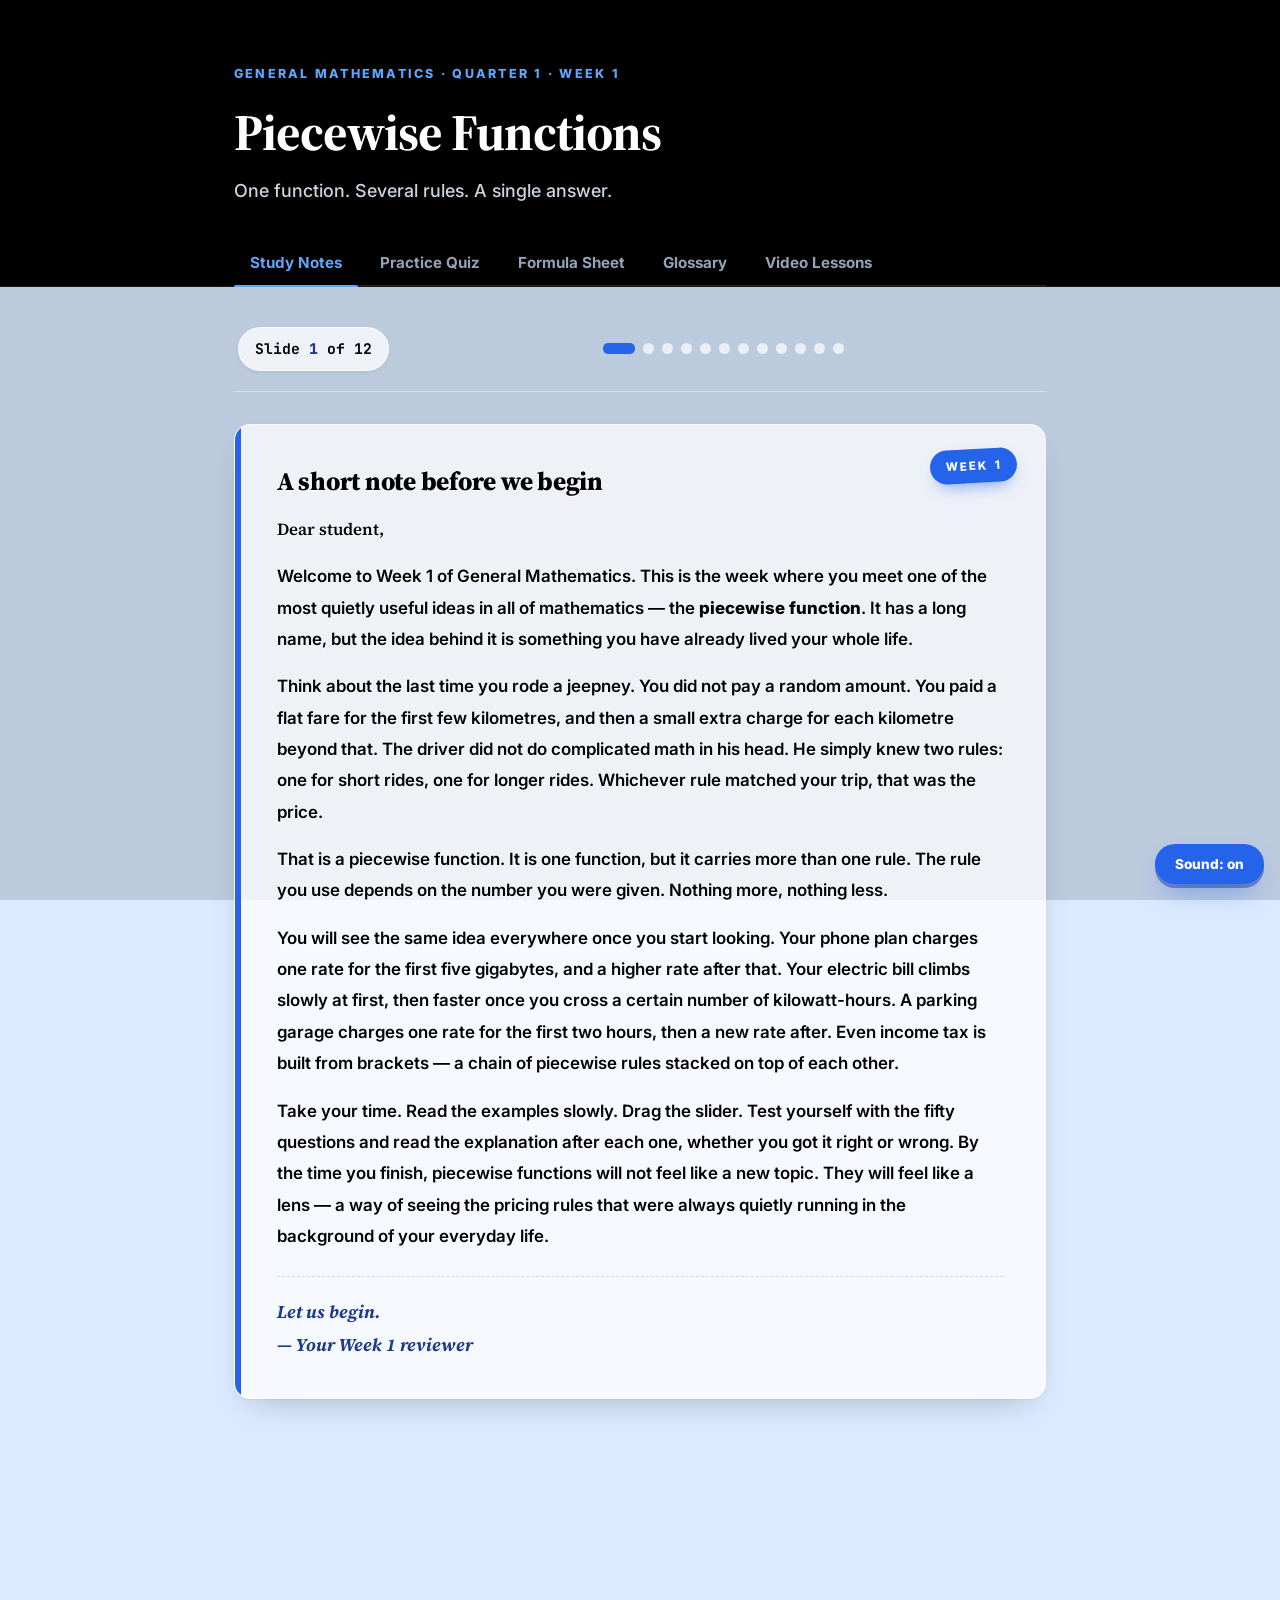
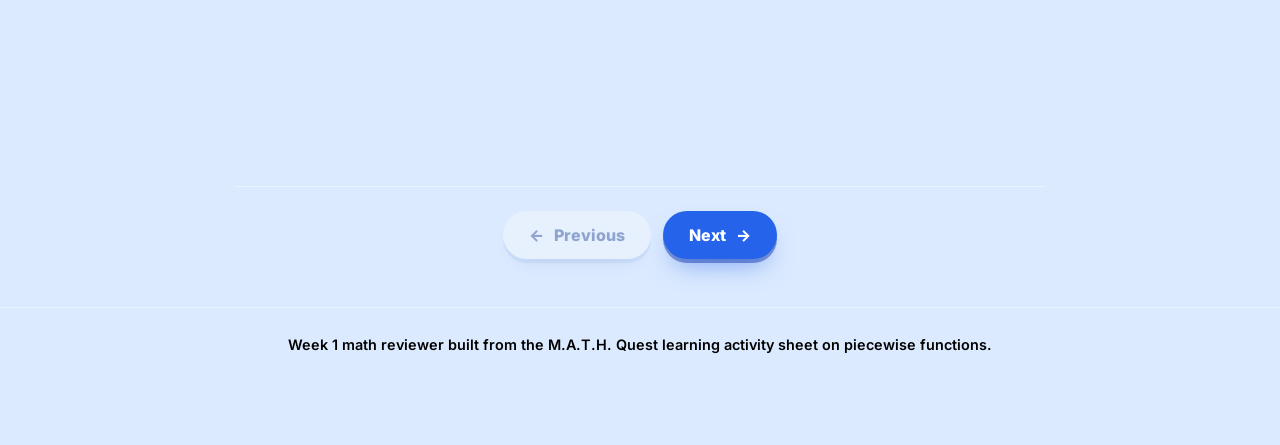
==== commit a72f319b: "Update index.html" ====
--- a/index.html
+++ b/index.html
@@ -8,19 +8,21 @@
 <link rel="preconnect" href="https://fonts.gstatic.com" crossorigin>
 <link href="https://fonts.googleapis.com/css2?family=Source+Serif+4:ital,opsz,wght@0,8..60,400;0,8..60,600;0,8..60,700;1,8..60,400&family=Inter:wght@400;500;600;700;800&family=JetBrains+Mono:wght@400;500;600&display=swap" rel="stylesheet">
 <link rel="stylesheet" href="Mathweek1Css.css">
-<script src="Mathweek1Js.js"></script>
+<script src="Mathweek1Js.js" defer></script>
 </head>
 <body>
+
+<!-- Background video (drop background.mp4 next to the HTML) -->
+<video class="bg-video" autoplay muted loop playsinline preload="auto">
+  <source src="background.mp4" type="video/mp4">
+</video>
+<div class="bg-video-overlay" aria-hidden="true"></div>
 
 <div class="reading-progress" aria-hidden="true">
   <div class="reading-progress-fill" id="readingProgress"></div>
 </div>
 
 <canvas id="confetti" aria-hidden="true"></canvas>
-
-<div class="blob blob-1" aria-hidden="true"></div>
-<div class="blob blob-2" aria-hidden="true"></div>
-<div class="blob blob-3" aria-hidden="true"></div>
 
 <header class="site-header">
   <div class="wrap">
@@ -42,7 +44,6 @@
 
   <!-- STUDY NOTES -->
   <section class="panel is-active" id="learn" role="tabpanel">
-
     <div class="deck">
       <div class="deck-progress">
         <span class="deck-counter">Slide <span id="slideNum">1</span> of <span id="slideTotal">12</span></span>
@@ -51,21 +52,17 @@
 
       <div class="deck-stage" id="deckStage">
 
-        <!-- Slide 1: Intro letter -->
         <article class="slide">
           <div class="card intro-letter">
             <div class="letter-stamp">Week 1</div>
             <h2 class="letter-title">A short note before we begin</h2>
-
             <p class="letter-greeting">Dear student,</p>
-
             <p>
               Welcome to Week 1 of General Mathematics. This is the week where you
               meet one of the most quietly useful ideas in all of mathematics &mdash;
               the <strong>piecewise function</strong>. It has a long name, but the
               idea behind it is something you have already lived your whole life.
             </p>
-
             <p>
               Think about the last time you rode a jeepney. You did not pay a random
               amount. You paid a flat fare for the first few kilometres, and then a
@@ -74,13 +71,11 @@
               short rides, one for longer rides. Whichever rule matched your trip,
               that was the price.
             </p>
-
             <p>
               That is a piecewise function. It is one function, but it carries more
               than one rule. The rule you use depends on the number you were given.
               Nothing more, nothing less.
             </p>
-
             <p>
               You will see the same idea everywhere once you start looking. Your
               phone plan charges one rate for the first five gigabytes, and a higher
@@ -90,7 +85,6 @@
               income tax is built from brackets &mdash; a chain of piecewise rules
               stacked on top of each other.
             </p>
-
             <p>
               Take your time. Read the examples slowly. Drag the slider. Test
               yourself with the fifty questions and read the explanation after each
@@ -99,12 +93,10 @@
               like a lens &mdash; a way of seeing the pricing rules that were always
               quietly running in the background of your everyday life.
             </p>
-
             <p class="letter-sign">Let us begin.<br>&mdash; Your Week 1 reviewer</p>
           </div>
         </article>
 
-        <!-- Slide 2: What this week covers -->
         <article class="slide">
           <div class="card card-violet">
             <h2>What this week covers</h2>
@@ -123,7 +115,6 @@
           </div>
         </article>
 
-        <!-- Slide 3: What a piecewise function is -->
         <article class="slide">
           <div class="card card-violet">
             <h2>What a piecewise function actually is</h2>
@@ -148,7 +139,6 @@
           </div>
         </article>
 
-        <!-- Slide 4: Three-step method -->
         <article class="slide">
           <div class="card card-amber">
             <h2>The method that always works</h2>
@@ -181,7 +171,6 @@
           </div>
         </article>
 
-        <!-- Slide 5: Jeepney slider -->
         <article class="slide">
           <div class="card card-teal">
             <h2>Try it: the jeepney fare</h2>
@@ -209,11 +198,9 @@
           </div>
         </article>
 
-        <!-- Slide 6: Jeepney worked examples -->
         <article class="slide">
           <div class="card card-teal">
             <h2>Jeepney fare: worked examples</h2>
-
             <p><strong>Ride of 3 km.</strong> 3 &le; 4, so rule 1. f(3) = &#8369;12.00.</p>
             <p><strong>Ride of 4 km.</strong> Rule 1, since &le; includes 4. f(4) = &#8369;12.00.</p>
             <p><strong>Ride of 5 km.</strong> f(5) = 12 + 1.5(1) = <strong>&#8369;13.50</strong>.</p>
@@ -242,7 +229,6 @@
           </div>
         </article>
 
-        <!-- Slide 7: Warm-up function g(x) -->
         <article class="slide">
           <div class="card card-blue">
             <h2>The warm-up function, fully worked</h2>
@@ -281,7 +267,6 @@
           </div>
         </article>
 
-        <!-- Slide 8: Mobile data plan -->
         <article class="slide">
           <div class="card card-blue">
             <h2>Mobile data plan</h2>
@@ -314,7 +299,6 @@
           </div>
         </article>
 
-        <!-- Slide 9: Pencils -->
         <article class="slide">
           <div class="card card-amber">
             <h2>Bulk pencil purchase</h2>
@@ -349,7 +333,6 @@
           </div>
         </article>
 
-        <!-- Slide 10: Hourly wage -->
         <article class="slide">
           <div class="card card-emerald">
             <h2>Hourly wage with overtime</h2>
@@ -397,7 +380,6 @@
           </div>
         </article>
 
-        <!-- Slide 11: Parking + ceiling -->
         <article class="slide">
           <div class="card card-pink">
             <h2>Parking rates and the ceiling function</h2>
@@ -436,7 +418,6 @@
           </div>
         </article>
 
-        <!-- Slide 12: Water bill -->
         <article class="slide">
           <div class="card card-emerald">
             <h2>The water bill, worked in full</h2>
@@ -502,12 +483,10 @@
         </button>
       </div>
     </div>
-
   </section>
 
   <!-- QUIZ -->
   <section class="panel" id="quiz" role="tabpanel">
-
     <div id="quizArea">
       <div class="quiz-toolbar">
         <div class="quiz-meta">
@@ -544,12 +523,10 @@
         </div>
       </div>
     </div>
-
     <div id="resultArea" hidden></div>
-
   </section>
 
-  <!--Formula Sheet-->
+  <!-- FORMULA SHEET -->
   <section class="panel" id="cheat" role="tabpanel">
     <article class="card card-violet">
       <h2>Formula sheet</h2>
@@ -562,9 +539,7 @@
   <section class="panel" id="glossary" role="tabpanel">
     <article class="card card-teal">
       <h2>English &mdash; Filipino Glossary</h2>
-      <p>
-        Key terms used in this reviewer, with their Filipino translations.
-      </p>
+      <p>Key terms used in this reviewer, with their Filipino translations.</p>
     </article>
     <div id="glossaryList"></div>
   </section>
@@ -573,9 +548,7 @@
   <section class="panel" id="videos" role="tabpanel">
     <article class="card card-pink">
       <h2>Video Lessons</h2>
-      <p>
-        The first group is in English, the second group is in Filipino.
-      </p>
+      <p>The first group is in English, the second group is in Filipino.</p>
     </article>
     <div id="videoList"></div>
   </section>
--- a/Mathweek1Css.css
+++ b/Mathweek1Css.css
@@ -1,417 +1,384 @@
-/* Design tokens */
+/* =====================
+   Design tokens — blue
+   ===================== */
 :root{
-  --ink:#1a1230;
-  --ink-2:#463a6b;
-  --ink-3:#7a6fa0;
-  --line:#e6e1f5;
-  --line-2:#f0ecfb;
-  --paper:#ffffff;
-  --paper-2:#faf8ff;
-  --paper-3:#f3efff;
-
-  --violet:#7c3aed;
-  --violet-d:#5b21b6;
-  --violet-soft:#ede9fe;
-  --pink:#ec4899;
-  --pink-d:#be185d;
-  --pink-soft:#fce7f3;
-  --teal:#14b8a6;
-  --teal-d:#0f766e;
-  --teal-soft:#ccfbf1;
-  --amber:#f59e0b;
-  --amber-d:#b45309;
-  --amber-soft:#fef3c7;
-  --blue:#3b82f6;
-  --blue-d:#1d4ed8;
-  --blue-soft:#dbeafe;
-  --emerald:#10b981;
-  --emerald-d:#047857;
-  --emerald-soft:#d1fae5;
+  --ink:#000000;
+  --ink-2:#000000;
+  --ink-3:#1f2937;
+  --line:rgba(37,99,235,.22);
+  --line-2:rgba(37,99,235,.12);
+
+  --blue:#2563eb;
+  --blue-d:#1e3a8a;
+  --blue-soft:rgba(219,234,254,.9);
+
+  --sky:#0ea5e9;
+  --sky-d:#075985;
+  --sky-soft:rgba(224,242,254,.9);
+
+  --indigo:#4f46e5;
+  --indigo-d:#312e81;
+  --indigo-soft:rgba(224,231,255,.9);
+
+  --cyan:#06b6d4;
+  --cyan-d:#155e75;
+  --cyan-soft:rgba(207,250,254,.9);
+
+  --navy:#1e3a8a;
+  --steel:#334155;
+
+  --green:#10b981;
+  --green-d:#065f46;
+  --green-soft:rgba(209,250,229,.95);
   --red:#ef4444;
-  --red-d:#b91c1c;
-  --red-soft:#fee2e2;
+  --red-d:#991b1b;
+  --red-soft:rgba(254,226,226,.95);
+
   --youtube:#ff0000;
+
+  --glass:rgba(255,255,255,.7);
+  --glass-strong:rgba(255,255,255,.82);
+  --glass-soft:rgba(255,255,255,.58);
+  --glass-blur:blur(10px);
 
   --radius:16px;
   --radius-sm:10px;
-  --shadow:0 1px 2px rgba(46,16,101,.06), 0 14px 32px -16px rgba(46,16,101,.22);
-  --shadow-lg:0 26px 50px -22px rgba(46,16,101,.32);
-
-  /* Motion curves */
+  --shadow:0 1px 2px rgba(15,23,42,.06), 0 14px 32px -16px rgba(15,23,42,.28);
+  --shadow-lg:0 26px 50px -22px rgba(15,23,42,.38);
+
   --ease-out:cubic-bezier(.22,1,.36,1);
   --ease-smooth:cubic-bezier(.4,0,.2,1);
   --ease-spring:cubic-bezier(.34,1.56,.64,1);
 }
 
 *{box-sizing:border-box;margin:0;padding:0;}
-
 html{scroll-behavior:smooth;}
 
 body{
   font-family:'Inter',system-ui,-apple-system,'Segoe UI',sans-serif;
-  font-size:16px;
-  line-height:1.6;
-  color:var(--ink);
-  background:#fbf9ff;
+  font-size:18px;
+  line-height:1.75;
+  color:#000;
+  font-weight:600;
+  background:#dbeafe;
   -webkit-font-smoothing:antialiased;
   padding-bottom:64px;
   position:relative;
   overflow-x:hidden;
-}
-
-h1,h2,h3{font-family:'Source Serif 4',Georgia,serif;font-weight:600;line-height:1.25;color:var(--ink);}
-
-.wrap{max-width:820px;margin:0 auto;padding:0 24px;position:relative;z-index:2;}
-
-/*  Reading progress bar */
-.reading-progress{
+  min-height:100vh;
+}
+
+/* ============================
+   Background video + overlay
+   ============================ */
+.bg-video{
   position:fixed;
-  top:0;left:0;right:0;
-  height:3px;
-  z-index:100;
+  inset:0;
+  width:100%;
+  height:100%;
+  object-fit:cover;
+  z-index:-2;
   pointer-events:none;
 }
+.bg-video-overlay{
+  position:fixed;
+  inset:0;
+  background:rgba(15,23,42,.15);
+  z-index:-1;
+  pointer-events:none;
+}
+
+h1,h2,h3{
+  font-family:'Source Serif 4',Georgia,serif;
+  font-weight:700;
+  line-height:1.3;
+  color:#000;
+}
+
+.wrap{max-width:860px;margin:0 auto;padding:0 24px;position:relative;z-index:2;}
+
+/* Reading progress */
+.reading-progress{position:fixed;top:0;left:0;right:0;height:3px;z-index:100;pointer-events:none;}
 .reading-progress-fill{
-  height:100%;
-  width:0;
-  background:linear-gradient(90deg,var(--violet),var(--pink),var(--teal));
-  background-size:200% 100%;
-  animation:shineBar 5s linear infinite;
+  height:100%;width:0;
+  background:var(--blue);
   transition:width .55s var(--ease-out);
   border-radius:0 2px 2px 0;
 }
-@keyframes shineBar{to{background-position:200% 0;}}
-
-/* Floating color blobs */
-.blob{position:fixed;border-radius:50%;filter:blur(90px);opacity:.32;pointer-events:none;z-index:0;}
-.blob-1{width:420px;height:420px;background:radial-gradient(circle,#c4b5fd 0%,transparent 70%);top:-140px;left:-120px;animation:float1 22s ease-in-out infinite;}
-.blob-2{width:460px;height:460px;background:radial-gradient(circle,#fbcfe8 0%,transparent 70%);top:32%;right:-180px;animation:float2 26s ease-in-out infinite;}
-.blob-3{width:400px;height:400px;background:radial-gradient(circle,#99f6e4 0%,transparent 70%);bottom:-140px;left:18%;animation:float3 28s ease-in-out infinite;}
-@keyframes float1{0%,100%{transform:translate(0,0) scale(1);}50%{transform:translate(50px,70px) scale(1.12);}}
-@keyframes float2{0%,100%{transform:translate(0,0) scale(1);}50%{transform:translate(-60px,50px) scale(1.1);}}
-@keyframes float3{0%,100%{transform:translate(0,0) scale(1);}50%{transform:translate(40px,-60px) scale(1.14);}}
-
-/*  Header */
+
+/* ============================
+   Header — black background
+   ============================ */
 .site-header{
-  background:rgba(255,255,255,.85);
-  backdrop-filter:blur(16px);
-  -webkit-backdrop-filter:blur(16px);
-  border-bottom:1px solid var(--line);
+  background:#000000;
+  border-bottom:1px solid rgba(255,255,255,.1);
   padding:56px 0 0;
   margin-bottom:40px;
-  position:relative;
-  z-index:2;
+  position:relative;z-index:3;
   animation:headerIn .7s var(--ease-out) both;
 }
 @keyframes headerIn{from{opacity:0;transform:translateY(-14px);}to{opacity:1;transform:none;}}
 .site-header .eyebrow{
-  font-size:.72rem;letter-spacing:.16em;text-transform:uppercase;font-weight:700;
-  background:linear-gradient(90deg,var(--violet),var(--pink));
-  -webkit-background-clip:text;background-clip:text;color:transparent;
-  margin-bottom:12px;display:inline-block;
+  font-size:.78rem;letter-spacing:.18em;text-transform:uppercase;font-weight:800;
+  color:#60a5fa;
+  margin-bottom:14px;display:inline-block;
 }
 .site-header h1{
-  font-size:clamp(1.9rem,4.5vw,2.7rem);letter-spacing:-.02em;margin-bottom:8px;
-  background:linear-gradient(120deg,var(--violet-d) 0%,var(--violet) 40%,var(--pink) 100%);
-  background-size:200% auto;
-  -webkit-background-clip:text;background-clip:text;color:transparent;
-  animation:titleShine 8s ease-in-out infinite;
-}
-@keyframes titleShine{0%,100%{background-position:0% center;}50%{background-position:100% center;}}
-.site-header .tagline{color:var(--ink-2);font-size:1.02rem;max-width:52ch;}
-
-/* Tab Navigation */
-.tabs{display:flex;gap:6px;margin-top:32px;border-bottom:1px solid var(--line);flex-wrap:wrap;}
+  font-size:clamp(2.2rem,5vw,3.2rem);
+  letter-spacing:-.02em;
+  margin-bottom:10px;
+  color:#ffffff;
+}
+.site-header .tagline{color:#cbd5e1;font-size:1.12rem;max-width:52ch;font-weight:500;}
+
+/* Tabs on black header */
+.tabs{display:flex;gap:6px;margin-top:32px;border-bottom:1px solid rgba(255,255,255,.15);flex-wrap:wrap;}
 .tab{
-  position:relative;
-  font-family:inherit;font-size:.88rem;font-weight:600;color:var(--ink-3);
-  background:none;border:none;padding:12px 14px;margin-bottom:-1px;
-  cursor:pointer;
+  position:relative;font-family:inherit;font-size:.95rem;font-weight:700;color:#94a3b8;
+  background:none;border:none;padding:14px 16px;margin-bottom:-1px;cursor:pointer;
   transition:color .3s var(--ease-smooth);
 }
 .tab::after{
-  content:"";
-  position:absolute;
-  left:50%;right:50%;bottom:-1px;
-  height:2px;
-  background:linear-gradient(90deg,var(--violet),var(--pink));
+  content:"";position:absolute;left:50%;right:50%;bottom:-1px;height:2px;
+  background:#60a5fa;
   border-radius:2px 2px 0 0;
   transition:left .4s var(--ease-out), right .4s var(--ease-out);
 }
-.tab:hover{color:var(--violet-d);}
-.tab:hover::after{left:14px;right:14px;}
-.tab.is-active{color:var(--violet);}
+.tab:hover{color:#ffffff;}
+.tab:hover::after{left:16px;right:16px;}
+.tab.is-active{color:#60a5fa;}
 .tab.is-active::after{left:0;right:0;}
 
-/* Panels*/
+/* Panels */
 .panel{display:none;}
-.panel.is-active{
-  display:block;
-  animation:panelIn .6s var(--ease-out) both;
-}
-@keyframes panelIn{
-  from{opacity:0;transform:translateY(18px);}
-  to{opacity:1;transform:none;}
-}
-
-/*Cards*/
+.panel.is-active{display:block;animation:panelIn .6s var(--ease-out) both;}
+@keyframes panelIn{from{opacity:0;transform:translateY(18px);}to{opacity:1;transform:none;}}
+
+/* ============================
+   Cards — translucent glass
+   ============================ */
 .card{
-  background:var(--paper);
-  border:1px solid var(--line);
+  background:var(--glass);
+  backdrop-filter:var(--glass-blur);
+  -webkit-backdrop-filter:var(--glass-blur);
+  border:1px solid rgba(255,255,255,.55);
   border-radius:var(--radius);
-  padding:34px 36px;
+  padding:36px 38px;
   margin-bottom:20px;
   box-shadow:var(--shadow);
-  position:relative;
-  overflow:hidden;
-  transition:transform .35s var(--ease-out),
-             box-shadow .35s var(--ease-out),
-             border-color .35s var(--ease-smooth);
+  position:relative;overflow:hidden;
+  transition:transform .35s var(--ease-out), box-shadow .35s var(--ease-out), border-color .35s, background .35s;
 }
 .card:hover{
   transform:translateY(-3px);
   box-shadow:var(--shadow-lg);
-  border-color:#d8cfff;
-}
-.card::before{
-  content:"";
-  position:absolute;
-  inset:0 auto 0 0;
-  width:5px;
-  background:var(--violet);
-  transition:width .35s var(--ease-out);
-}
+  border-color:rgba(255,255,255,.8);
+  background:rgba(255,255,255,.82);
+}
+.card::before{content:"";position:absolute;inset:0 auto 0 0;width:5px;background:var(--blue);transition:width .35s var(--ease-out);}
 .card:hover::before{width:7px;}
-.card-violet::before{background:linear-gradient(180deg,var(--violet),var(--pink));}
-.card-amber::before{background:linear-gradient(180deg,var(--amber),#f97316);}
-.card-teal::before{background:linear-gradient(180deg,var(--teal),var(--blue));}
-.card-blue::before{background:linear-gradient(180deg,var(--blue),var(--violet));}
-.card-pink::before{background:linear-gradient(180deg,var(--pink),var(--violet));}
-.card-emerald::before{background:linear-gradient(180deg,var(--emerald),var(--teal));}
-
-.card h2{font-size:1.32rem;letter-spacing:-.01em;margin-bottom:14px;}
-.card-violet h2{color:var(--violet-d);}
-.card-amber h2{color:var(--amber-d);}
-.card-teal h2{color:var(--teal-d);}
-.card-blue h2{color:var(--blue-d);}
-.card-pink h2{color:var(--pink-d);}
-.card-emerald h2{color:var(--emerald-d);}
+
+.card-violet::before{background:var(--blue);}
+.card-amber::before{background:var(--indigo);}
+.card-teal::before{background:var(--cyan);}
+.card-blue::before{background:var(--sky);}
+.card-pink::before{background:var(--navy);}
+.card-emerald::before{background:var(--steel);}
+
+.card h2{
+  font-size:1.6rem;
+  letter-spacing:-.01em;
+  margin-bottom:16px;
+  font-weight:800;
+  color:#000;
+}
+.card-violet h2{color:var(--blue-d);}
+.card-amber h2{color:var(--indigo-d);}
+.card-teal h2{color:var(--cyan-d);}
+.card-blue h2{color:var(--sky-d);}
+.card-pink h2{color:var(--navy);}
+.card-emerald h2{color:var(--steel);}
 
 .card h3.sub{
-  font-size:.95rem;font-family:'Inter',sans-serif;font-weight:700;
-  color:var(--ink-2);margin:26px 0 10px;
-  padding-bottom:6px;border-bottom:1px solid var(--line-2);
+  font-size:1.08rem;font-family:'Inter',sans-serif;font-weight:800;
+  color:#000;margin:28px 0 12px;
+  padding-bottom:8px;border-bottom:1px solid var(--line-2);
 }
 .card h3.sub:first-of-type{margin-top:14px;}
-.card p{color:var(--ink-2);margin-bottom:12px;}
+.card p{color:#000;font-size:1.06rem;font-weight:600;margin-bottom:14px;line-height:1.8;}
 .card p:last-child{margin-bottom:0;}
-.card p strong{color:var(--ink);font-weight:700;}
-
-/*Intro letter*/
-.intro-letter{
-  background:linear-gradient(135deg,#faf8ff 0%,#fdf2f8 60%,#ecfeff 100%);
-  padding:38px 40px 34px;
-}
-.intro-letter::before{width:6px;background:linear-gradient(180deg,var(--violet),var(--pink),var(--teal));}
+.card p strong{color:#000;font-weight:800;}
+
+/* Intro letter */
+.intro-letter{background:rgba(255,255,255,.75);padding:40px 42px 36px;}
+.intro-letter::before{width:6px;background:var(--blue);}
 .letter-stamp{
   position:absolute;top:24px;right:28px;
-  font-size:.68rem;letter-spacing:.18em;text-transform:uppercase;font-weight:800;
-  color:#fff;background:linear-gradient(135deg,var(--violet),var(--pink));
-  padding:6px 14px;border-radius:999px;
-  box-shadow:0 8px 18px -8px rgba(124,58,237,.7);
+  font-size:.72rem;letter-spacing:.18em;text-transform:uppercase;font-weight:800;
+  color:#fff;background:var(--blue);
+  padding:7px 16px;border-radius:999px;
+  box-shadow:0 8px 18px -8px rgba(37,99,235,.7);
   transform:rotate(-3deg);
   transition:transform .4s var(--ease-spring);
 }
 .intro-letter:hover .letter-stamp{transform:rotate(0) scale(1.05);}
 .letter-title{
   font-family:'Source Serif 4',Georgia,serif;
-  font-size:1.5rem;font-weight:700;color:var(--violet-d);
-  margin-bottom:18px;letter-spacing:-.015em;
+  font-size:1.75rem;font-weight:800;color:var(--blue-d);
+  margin-bottom:20px;letter-spacing:-.015em;
 }
 .letter-greeting{
   font-family:'Source Serif 4',Georgia,serif;
-  font-size:1.12rem;font-weight:600;color:var(--ink);margin-bottom:14px;
-}
-.intro-letter p{color:var(--ink-2);line-height:1.78;margin-bottom:14px;}
+  font-size:1.25rem;font-weight:700;color:#000;margin-bottom:16px;
+}
+.intro-letter p{color:#000;font-size:1.06rem;font-weight:600;line-height:1.85;margin-bottom:16px;}
 .intro-letter p.letter-sign{
   font-family:'Source Serif 4',Georgia,serif;font-style:italic;
-  color:var(--violet-d);margin-top:22px;padding-top:16px;
-  border-top:1px dashed var(--line);font-size:1.02rem;
-}
-
-/*Callouts*/
+  color:var(--blue-d);margin-top:24px;padding-top:18px;
+  border-top:1px dashed var(--line);font-size:1.12rem;font-weight:700;
+}
+
+/* Callouts */
 .callout{
-  background:var(--violet-soft);
-  border-left:4px solid var(--violet);
+  background:rgba(219,234,254,.92);
+  backdrop-filter:blur(6px);
+  -webkit-backdrop-filter:blur(6px);
+  border-left:4px solid var(--blue);
   border-radius:0 var(--radius-sm) var(--radius-sm) 0;
-  padding:16px 20px;margin:18px 0;
-  color:var(--ink-2);font-size:.95rem;line-height:1.65;
-  transition:transform .3s var(--ease-out), background .3s;
+  padding:18px 22px;margin:20px 0;
+  color:#000;font-size:1.02rem;font-weight:600;line-height:1.75;
+  transition:transform .3s var(--ease-out);
 }
 .callout:hover{transform:translateX(4px);}
 .callout-label{
-  display:block;font-size:.72rem;letter-spacing:.14em;text-transform:uppercase;
-  font-weight:700;color:var(--violet-d);margin-bottom:6px;
-}
-.callout-violet{background:var(--violet-soft);border-left-color:var(--violet);}
-.callout-violet .callout-label{color:var(--violet-d);}
-.callout-amber{background:var(--amber-soft);border-left-color:var(--amber);}
-.callout-amber .callout-label{color:var(--amber-d);}
-.callout-pink{background:var(--pink-soft);border-left-color:var(--pink);}
-.callout-pink .callout-label{color:var(--pink-d);}
-
-/*Steps*/
-.steps{list-style:none;counter-reset:s;margin:14px 0 4px;}
+  display:block;font-size:.76rem;letter-spacing:.14em;text-transform:uppercase;
+  font-weight:800;color:var(--blue-d);margin-bottom:8px;
+}
+.callout-violet{background:rgba(219,234,254,.92);border-left-color:var(--blue);}
+.callout-violet .callout-label{color:var(--blue-d);}
+.callout-amber{background:rgba(224,231,255,.92);border-left-color:var(--indigo);}
+.callout-amber .callout-label{color:var(--indigo-d);}
+.callout-pink{background:rgba(224,242,254,.92);border-left-color:var(--sky);}
+.callout-pink .callout-label{color:var(--sky-d);}
+
+/* Steps */
+.steps{list-style:none;counter-reset:s;margin:16px 0 4px;}
 .steps li{
   counter-increment:s;position:relative;
-  padding:12px 0 12px 46px;
-  color:var(--ink-2);
+  padding:14px 0 14px 50px;
+  color:#000;font-size:1.05rem;font-weight:600;
   border-bottom:1px solid var(--line-2);
   transition:padding-left .3s var(--ease-out), color .3s;
 }
-.steps li:hover{padding-left:52px;color:var(--ink);}
+.steps li:hover{padding-left:56px;color:#000;}
 .steps li:last-child{border-bottom:none;}
 .steps li::before{
   content:counter(s);position:absolute;left:0;top:50%;
   transform:translateY(-50%);
-  width:30px;height:30px;border-radius:50%;
-  background:linear-gradient(135deg,var(--amber),#f97316);
-  color:#fff;font-size:.86rem;font-weight:700;
+  width:34px;height:34px;border-radius:50%;
+  background:var(--blue);
+  color:#fff;font-size:.95rem;font-weight:800;
   display:grid;place-items:center;
-  box-shadow:0 6px 14px -6px rgba(245,158,11,.55);
+  box-shadow:0 6px 14px -6px rgba(37,99,235,.55);
   transition:transform .35s var(--ease-spring);
 }
 .steps li:hover::before{transform:translateY(-50%) scale(1.12);}
 
-/*Formula blocks*/
+/* Formulas */
 .formula{
   display:flex;gap:14px;
-  background:linear-gradient(135deg,var(--paper-2),var(--paper-3));
-  border:1px solid var(--line);
+  background:rgba(255,255,255,.88);
+  backdrop-filter:blur(8px);
+  -webkit-backdrop-filter:blur(8px);
+  border:1px solid rgba(255,255,255,.7);
   border-radius:var(--radius-sm);
-  padding:20px 22px;margin:18px 0;
+  padding:22px 24px;margin:20px 0;
   font-family:'JetBrains Mono',ui-monospace,monospace;
-  font-size:.94rem;overflow-x:auto;
+  font-size:1.02rem;font-weight:600;color:#000;
+  overflow-x:auto;
   transition:border-color .3s, box-shadow .3s;
 }
-.formula:hover{
-  border-color:#c4b5fd;
-  box-shadow:0 8px 20px -12px rgba(124,58,237,.35);
-}
-.formula-plain{
-  display:block;background:transparent;border:none;
-  border-left:4px solid var(--pink);border-radius:0;padding:6px 0 6px 18px;
-}
-.formula-plain .rule-row{padding:5px 0;}
-.formula .brace{color:var(--violet);font-size:2.4rem;line-height:1;transform:scaleY(1.15);}
-.formula-body{display:flex;flex-direction:column;gap:6px;flex:1;}
+.formula:hover{border-color:var(--blue);box-shadow:0 8px 20px -12px rgba(37,99,235,.35);}
+.formula-plain{display:block;background:transparent;border:none;border-left:4px solid var(--sky);border-radius:0;padding:6px 0 6px 20px;}
+.formula-plain .rule-row{padding:7px 0;}
+.formula .brace{color:var(--blue-d);font-size:2.6rem;line-height:1;transform:scaleY(1.15);}
+.formula-body{display:flex;flex-direction:column;gap:8px;flex:1;}
 .rule-row{display:flex;justify-content:space-between;align-items:baseline;gap:24px;white-space:nowrap;}
-.rule-row .val{color:var(--ink);font-weight:500;}
-.rule-row .cond{color:var(--violet);font-size:.86rem;font-weight:500;}
-
-/*Slider demo*/
+.rule-row .val{color:#000;font-weight:700;}
+.rule-row .cond{color:var(--blue-d);font-size:.94rem;font-weight:800;}
+
+/* Demo slider */
 .demo{
-  background:linear-gradient(135deg,var(--teal-soft),var(--blue-soft));
-  border:1px solid #99f6e4;
+  background:rgba(207,250,254,.85);
+  backdrop-filter:blur(8px);
+  -webkit-backdrop-filter:blur(8px);
+  border:1px solid rgba(6,182,212,.4);
   border-radius:var(--radius-sm);
-  padding:24px;margin-top:18px;text-align:center;
-}
-.demo-label{
-  font-size:.72rem;letter-spacing:.14em;text-transform:uppercase;
-  color:var(--teal-d);font-weight:700;margin-bottom:4px;
-}
-.demo-value{
-  font-family:'Source Serif 4',Georgia,serif;
-  font-size:1.8rem;color:var(--ink);line-height:1.2;
-}
-.demo-fare{color:var(--teal-d);transition:transform .25s var(--ease-spring);}
+  padding:26px;margin-top:18px;text-align:center;
+}
+.demo-label{font-size:.78rem;letter-spacing:.14em;text-transform:uppercase;color:var(--cyan-d);font-weight:800;margin-bottom:6px;}
+.demo-value{font-family:'Source Serif 4',Georgia,serif;font-size:2rem;color:#000;line-height:1.2;font-weight:700;}
+.demo-fare{color:var(--cyan-d);transition:transform .25s var(--ease-spring);}
 .demo-fare.is-pulsing{transform:scale(1.1);}
-.demo-note{font-size:.88rem;color:var(--teal-d);margin-top:6px;font-weight:600;}
+.demo-note{font-size:.98rem;color:var(--cyan-d);margin-top:8px;font-weight:700;}
 
 input[type=range]{
   -webkit-appearance:none;appearance:none;
   width:100%;height:6px;border-radius:3px;
-  background:linear-gradient(90deg,var(--teal),var(--blue),var(--violet));
-  outline:none;margin:18px 0;cursor:pointer;
+  background:var(--blue);
+  outline:none;margin:20px 0;cursor:pointer;
 }
 input[type=range]::-webkit-slider-thumb{
   -webkit-appearance:none;
-  width:22px;height:22px;border-radius:50%;
-  background:#fff;border:4px solid var(--teal);
-  box-shadow:0 4px 10px -2px rgba(20,184,166,.55);
+  width:24px;height:24px;border-radius:50%;
+  background:#fff;border:4px solid var(--blue);
+  box-shadow:0 4px 10px -2px rgba(37,99,235,.55);
   cursor:grab;
-  transition:transform .2s var(--ease-spring), box-shadow .2s;
-}
-input[type=range]::-webkit-slider-thumb:hover{transform:scale(1.15);box-shadow:0 6px 16px -2px rgba(20,184,166,.7);}
+  transition:transform .2s var(--ease-spring);
+}
+input[type=range]::-webkit-slider-thumb:hover{transform:scale(1.15);}
 input[type=range]::-webkit-slider-thumb:active{cursor:grabbing;transform:scale(1.05);}
-input[type=range]::-moz-range-thumb{
-  width:18px;height:18px;border-radius:50%;
-  background:#fff;border:4px solid var(--teal);cursor:grab;
-}
-
-/* Slide deck */
+input[type=range]::-moz-range-thumb{width:20px;height:20px;border-radius:50%;background:#fff;border:4px solid var(--blue);cursor:grab;}
+
+/* Deck */
 .deck{position:relative;}
 
 .deck-progress{
-  display:flex;
-  align-items:center;
-  gap:16px;
-  padding:0 4px 20px;
-  border-bottom:1px solid var(--line);
-  margin-bottom:32px;
-  flex-wrap:wrap;
+  display:flex;align-items:center;gap:16px;
+  padding:0 4px 20px;border-bottom:1px solid rgba(255,255,255,.45);
+  margin-bottom:32px;flex-wrap:wrap;
 }
 .deck-counter{
   font-family:'JetBrains Mono',ui-monospace,monospace;
-  font-size:.85rem;font-weight:600;
-  color:var(--ink-2);
-  padding:7px 14px;
-  background:var(--paper);
-  border:1px solid var(--line);
+  font-size:.92rem;font-weight:700;color:#000;
+  padding:8px 16px;background:rgba(255,255,255,.75);
+  backdrop-filter:blur(8px);
+  -webkit-backdrop-filter:blur(8px);
+  border:1px solid rgba(255,255,255,.6);
   border-radius:999px;
   white-space:nowrap;
-  box-shadow:0 2px 6px -3px rgba(46,16,101,.15);
-}
-.deck-counter #slideNum{
-  color:var(--violet);
-  font-weight:800;
-}
-.deck-dots{
-  flex:1;
-  display:flex;
-  gap:8px;
-  justify-content:center;
-  align-items:center;
-  flex-wrap:wrap;
-}
+  box-shadow:0 2px 6px -3px rgba(15,23,42,.15);
+}
+.deck-counter #slideNum{color:var(--blue-d);font-weight:800;}
+.deck-dots{flex:1;display:flex;gap:8px;justify-content:center;align-items:center;flex-wrap:wrap;}
 .deck-dot{
-  width:10px;height:10px;
-  border-radius:50%;
-  background:var(--line);
-  border:none;padding:0;cursor:pointer;
+  width:11px;height:11px;border-radius:50%;
+  background:rgba(255,255,255,.7);border:none;padding:0;cursor:pointer;
   transition:all .35s var(--ease-out);
 }
-.deck-dot:hover{
-  transform:scale(1.5);
-  background:#c4b5fd;
-}
-.deck-dot.is-done{background:var(--violet);opacity:.45;}
+.deck-dot:hover{transform:scale(1.5);background:var(--blue);}
+.deck-dot.is-done{background:var(--blue);opacity:.6;}
 .deck-dot.is-active{
-  background:linear-gradient(135deg,var(--violet),var(--pink));
-  width:30px;border-radius:5px;
-  box-shadow:0 6px 14px -6px rgba(124,58,237,.65);
+  background:var(--blue);
+  width:32px;border-radius:5px;
+  box-shadow:0 6px 14px -6px rgba(37,99,235,.65);
 }
 .deck-dot.is-active:hover{transform:scale(1.05);}
 
-/* Slide stage — grid stacking for smooth transitions */
-.deck-stage{
-  display:grid;
-  align-items:start;
-}
+.deck-stage{display:grid;align-items:start;}
 .deck-stage > .slide{
   grid-area:1 / 1;
-  opacity:0;
-  visibility:hidden;
+  opacity:0;visibility:hidden;
   transform:translateY(16px) scale(.985);
   transition:opacity .55s var(--ease-smooth),
              transform .7s var(--ease-out),
@@ -419,141 +386,126 @@
   pointer-events:none;
 }
 .deck-stage > .slide.is-active{
-  opacity:1;
-  visibility:visible;
+  opacity:1;visibility:visible;
   transform:translateY(0) scale(1);
-  transition-delay:0s;
-  pointer-events:auto;
-}
-.deck-stage > .slide > .card{
-  margin-bottom:0;
-}
-
-/* Deck navigation */
+  transition-delay:0s;pointer-events:auto;
+}
+.deck-stage > .slide > .card{margin-bottom:0;}
+
+/* Deck nav — centered close together */
 .deck-controls{
   display:flex;
-  justify-content:space-between;
+  justify-content:center;
   align-items:center;
   gap:12px;
   margin-top:32px;
   padding-top:24px;
-  border-top:1px solid var(--line);
+  border-top:1px solid rgba(255,255,255,.45);
 }
 .deck-btn{
-  display:inline-flex;
-  align-items:center;
-  gap:10px;
-  font-family:inherit;
-  font-size:.94rem;
-  font-weight:700;
-  padding:13px 24px;
-  border-radius:999px;
-  cursor:pointer;
-  border:none;
-  background:var(--paper);
-  color:var(--violet-d);
-  box-shadow:0 4px 0 var(--line), 0 10px 22px -12px rgba(46,16,101,.3);
-  transition:transform .3s var(--ease-spring),
-             box-shadow .3s var(--ease-out),
-             filter .3s,
-             opacity .3s;
+  display:inline-flex;align-items:center;gap:10px;
+  font-family:inherit;font-size:1rem;font-weight:800;
+  padding:14px 26px;border-radius:999px;cursor:pointer;border:none;
+  background:rgba(255,255,255,.85);
+  backdrop-filter:blur(8px);
+  -webkit-backdrop-filter:blur(8px);
+  color:var(--blue-d);
+  box-shadow:0 4px 0 rgba(37,99,235,.2), 0 10px 22px -12px rgba(15,23,42,.3);
+  transition:transform .3s var(--ease-spring), box-shadow .3s var(--ease-out), opacity .3s, background .3s;
 }
 .deck-btn:hover:not(:disabled){
   transform:translateY(-3px);
-  box-shadow:0 7px 0 var(--line), 0 16px 28px -12px rgba(46,16,101,.4);
+  background:rgba(255,255,255,1);
+  box-shadow:0 7px 0 rgba(37,99,235,.2), 0 16px 28px -12px rgba(15,23,42,.4);
 }
 .deck-btn:active:not(:disabled){
   transform:translateY(1px);
-  box-shadow:0 2px 0 var(--line), 0 4px 10px -6px rgba(46,16,101,.3);
-}
-.deck-btn:disabled{opacity:.35;cursor:not-allowed;transform:none;}
+  box-shadow:0 2px 0 rgba(37,99,235,.2), 0 4px 10px -6px rgba(15,23,42,.3);
+}
+.deck-btn:disabled{opacity:.4;cursor:not-allowed;transform:none;}
 .deck-btn.primary{
   color:#fff;
-  background:linear-gradient(135deg,var(--violet),var(--pink));
-  box-shadow:0 4px 0 rgba(91,33,182,.5), 0 14px 26px -10px rgba(124,58,237,.55);
+  background:var(--blue);
+  box-shadow:0 4px 0 rgba(30,64,175,.5), 0 14px 26px -10px rgba(37,99,235,.55);
 }
 .deck-btn.primary:hover:not(:disabled){
-  filter:brightness(1.06);
-  box-shadow:0 7px 0 rgba(91,33,182,.5), 0 20px 32px -10px rgba(124,58,237,.65);
-}
-
-/*Quiz*/
-.quiz-toolbar{
-  display:flex;gap:12px;justify-content:space-between;align-items:center;
-  flex-wrap:wrap;margin-bottom:16px;
-}
+  background:var(--blue-d);
+  box-shadow:0 7px 0 rgba(30,64,175,.5), 0 20px 32px -10px rgba(37,99,235,.65);
+}
+
+/* Quiz */
+.quiz-toolbar{display:flex;gap:12px;justify-content:space-between;align-items:center;flex-wrap:wrap;margin-bottom:16px;}
 .quiz-meta{display:flex;gap:8px;flex-wrap:wrap;}
 .pill{
-  background:var(--paper);border:1px solid var(--line);border-radius:999px;
-  padding:7px 15px;font-size:.82rem;color:var(--ink-2);font-weight:600;
+  background:rgba(255,255,255,.85);
+  backdrop-filter:blur(8px);
+  -webkit-backdrop-filter:blur(8px);
+  border:1px solid rgba(255,255,255,.6);
+  border-radius:999px;
+  padding:8px 16px;font-size:.88rem;color:#000;font-weight:700;
   transition:transform .3s var(--ease-out), box-shadow .3s;
 }
-.pill:hover{transform:translateY(-2px);box-shadow:0 8px 18px -10px rgba(46,16,101,.3);}
-.pill span{font-weight:800;color:var(--ink);}
-.pill-violet{background:var(--violet-soft);border-color:#ddd6fe;color:var(--violet-d);}
-.pill-violet span{color:var(--violet-d);}
-.pill-amber{background:var(--amber-soft);border-color:#fde68a;color:var(--amber-d);}
-.pill-amber span{color:var(--amber-d);}
-.pill-teal{background:var(--teal-soft);border-color:#99f6e4;color:var(--teal-d);}
-.pill-teal span{color:var(--teal-d);}
+.pill:hover{transform:translateY(-2px);box-shadow:0 8px 18px -10px rgba(15,23,42,.3);}
+.pill span{font-weight:900;color:#000;}
+.pill-violet{background:rgba(219,234,254,.9);border-color:rgba(37,99,235,.35);color:var(--blue-d);}
+.pill-violet span{color:var(--blue-d);}
+.pill-amber{background:rgba(224,231,255,.9);border-color:rgba(79,70,229,.35);color:var(--indigo-d);}
+.pill-amber span{color:var(--indigo-d);}
+.pill-teal{background:rgba(207,250,254,.9);border-color:rgba(6,182,212,.4);color:var(--cyan-d);}
+.pill-teal span{color:var(--cyan-d);}
 
 .shuffle-btn{
   display:inline-flex;align-items:center;gap:9px;
-  font-family:inherit;font-size:.9rem;font-weight:700;color:#fff;
-  background:linear-gradient(135deg,var(--violet),var(--pink));
-  border:none;border-radius:999px;padding:12px 22px;cursor:pointer;
-  box-shadow:0 4px 0 rgba(91,33,182,.5), 0 14px 26px -10px rgba(124,58,237,.55);
-  transition:transform .3s var(--ease-spring), box-shadow .3s var(--ease-out), filter .3s;
-}
-.shuffle-btn:hover{
-  transform:translateY(-3px);
-  filter:brightness(1.06);
-  box-shadow:0 7px 0 rgba(91,33,182,.5), 0 20px 32px -10px rgba(124,58,237,.65);
-}
-.shuffle-btn:active{transform:translateY(1px);box-shadow:0 2px 0 rgba(91,33,182,.5);}
+  font-family:inherit;font-size:.95rem;font-weight:800;color:#fff;
+  background:var(--blue);
+  border:none;border-radius:999px;padding:13px 24px;cursor:pointer;
+  box-shadow:0 4px 0 rgba(30,64,175,.5), 0 14px 26px -10px rgba(37,99,235,.55);
+  transition:transform .3s var(--ease-spring), box-shadow .3s var(--ease-out), background .3s;
+}
+.shuffle-btn:hover{transform:translateY(-3px);background:var(--blue-d);box-shadow:0 7px 0 rgba(30,64,175,.5), 0 20px 32px -10px rgba(37,99,235,.65);}
+.shuffle-btn:active{transform:translateY(1px);box-shadow:0 2px 0 rgba(30,64,175,.5);}
 .shuffle-btn.is-spinning .shuffle-icon svg{animation:spin .7s var(--ease-out);}
 @keyframes spin{from{transform:rotate(0);}to{transform:rotate(360deg);}}
 .shuffle-icon{display:inline-flex;}
 
-.progress{
-  height:5px;background:var(--line);border-radius:3px;
-  overflow:hidden;margin-bottom:24px;
-}
+.progress{height:5px;background:rgba(255,255,255,.6);border-radius:3px;overflow:hidden;margin-bottom:24px;}
 .progress-fill{
   height:100%;width:0;
-  background:linear-gradient(90deg,var(--violet),var(--pink),var(--amber));
-  background-size:200% 100%;border-radius:3px;
+  background:var(--blue);
+  border-radius:3px;
   transition:width .6s var(--ease-out);
-  animation:barShine 3s linear infinite;
-}
-@keyframes barShine{to{background-position:200% 0;}}
+}
 
 .q-card{
-  background:var(--paper);border:1px solid var(--line);
-  border-radius:var(--radius);padding:34px 36px;box-shadow:var(--shadow);
+  background:rgba(255,255,255,.82);
+  backdrop-filter:var(--glass-blur);
+  -webkit-backdrop-filter:var(--glass-blur);
+  border:1px solid rgba(255,255,255,.65);
+  border-radius:var(--radius);padding:36px 38px;box-shadow:var(--shadow);
   animation:qIn .5s var(--ease-out) both;
 }
 @keyframes qIn{from{opacity:0;transform:translateY(12px);}to{opacity:1;transform:none;}}
 .q-tag{
-  display:inline-block;font-size:.7rem;letter-spacing:.14em;text-transform:uppercase;
-  font-weight:800;color:var(--violet-d);background:var(--violet-soft);
-  padding:5px 12px;border-radius:999px;margin-bottom:18px;
+  display:inline-block;font-size:.76rem;letter-spacing:.14em;text-transform:uppercase;
+  font-weight:900;color:var(--blue-d);background:rgba(219,234,254,.95);
+  padding:6px 14px;border-radius:999px;margin-bottom:18px;
 }
 .q-text{
   font-family:'Source Serif 4',Georgia,serif;
-  font-size:1.18rem;line-height:1.55;
-  white-space:pre-line;color:var(--ink);margin-bottom:24px;
-}
-
-.options{display:grid;gap:10px;}
+  font-size:1.35rem;line-height:1.6;font-weight:700;
+  white-space:pre-line;color:#000;margin-bottom:26px;
+}
+
+.options{display:grid;gap:12px;}
 .opt{
   display:flex;align-items:flex-start;gap:14px;
   width:100%;text-align:left;
-  background:var(--paper);
-  border:2px solid var(--line);
-  border-radius:var(--radius-sm);
-  padding:15px 17px;
-  font-family:inherit;font-size:.96rem;line-height:1.5;color:var(--ink);
+  background:rgba(255,255,255,.88);
+  backdrop-filter:blur(6px);
+  -webkit-backdrop-filter:blur(6px);
+  border:2px solid rgba(255,255,255,.7);
+  border-radius:var(--radius-sm);padding:16px 18px;
+  font-family:inherit;font-size:1.05rem;font-weight:600;line-height:1.55;color:#000;
   cursor:pointer;
   transition:background .25s var(--ease-smooth),
              border-color .25s var(--ease-smooth),
@@ -561,245 +513,193 @@
              box-shadow .25s var(--ease-out);
 }
 .opt:hover:not(:disabled){
-  background:var(--violet-soft);
-  border-color:#c4b5fd;
+  background:rgba(219,234,254,.95);border-color:var(--blue);
   transform:translateY(-2px) scale(1.005);
-  box-shadow:0 12px 24px -12px rgba(124,58,237,.45);
+  box-shadow:0 12px 24px -12px rgba(37,99,235,.45);
 }
 .opt:disabled{cursor:default;}
 .opt .letter{
-  flex:0 0 auto;
-  width:26px;height:26px;border-radius:8px;
-  background:var(--paper-3);color:var(--violet-d);
-  font-size:.8rem;font-weight:800;
-  display:grid;place-items:center;
+  flex:0 0 auto;width:28px;height:28px;border-radius:8px;
+  background:rgba(37,99,235,.18);color:var(--blue-d);
+  font-size:.88rem;font-weight:900;display:grid;place-items:center;
   transition:background .25s, color .25s, transform .25s var(--ease-spring);
 }
 .opt:hover:not(:disabled) .letter{transform:scale(1.1);}
-.opt.correct{
-  background:var(--emerald-soft);
-  border-color:var(--emerald);
-  box-shadow:0 8px 20px -10px rgba(16,185,129,.55);
-}
-.opt.correct .letter{background:linear-gradient(135deg,var(--emerald),var(--teal));color:#fff;}
-.opt.wrong{
-  background:var(--red-soft);
-  border-color:var(--red);
-  box-shadow:0 8px 20px -10px rgba(239,68,68,.55);
-}
-.opt.wrong .letter{background:linear-gradient(135deg,var(--red),#dc2626);color:#fff;}
-.opt.dim{opacity:.45;}
+.opt.correct{background:var(--green-soft);border-color:var(--green);box-shadow:0 8px 20px -10px rgba(16,185,129,.55);}
+.opt.correct .letter{background:var(--green);color:#fff;}
+.opt.wrong{background:var(--red-soft);border-color:var(--red);box-shadow:0 8px 20px -10px rgba(239,68,68,.55);}
+.opt.wrong .letter{background:var(--red);color:#fff;}
+.opt.dim{opacity:.5;}
 
 .explain{
-  display:none;margin-top:22px;
-  border-radius:var(--radius-sm);
-  padding:20px 22px;border:2px solid var(--line);
-  background:var(--paper-2);
+  display:none;margin-top:24px;border-radius:var(--radius-sm);padding:22px 24px;
+  border:2px solid rgba(255,255,255,.7);
+  background:rgba(255,255,255,.7);
+  backdrop-filter:blur(8px);
+  -webkit-backdrop-filter:blur(8px);
 }
 .explain.is-visible{display:block;animation:explainIn .5s var(--ease-out) both;}
 @keyframes explainIn{from{opacity:0;transform:translateY(8px);}to{opacity:1;transform:none;}}
-.explain.is-correct{background:var(--emerald-soft);border-color:#6ee7b7;}
-.explain.is-wrong{background:var(--red-soft);border-color:#fca5a5;}
+.explain.is-correct{background:var(--green-soft);border-color:var(--green);}
+.explain.is-wrong{background:var(--red-soft);border-color:var(--red);}
 .explain-head{
-  font-family:'Source Serif 4',Georgia,serif;
-  font-size:1.08rem;font-weight:700;margin-bottom:10px;color:var(--ink);
-}
-.explain.is-correct .explain-head{color:var(--emerald-d);}
+  font-family:'Source Serif 4',Georgia,serif;font-size:1.2rem;font-weight:800;
+  margin-bottom:12px;color:#000;
+}
+.explain.is-correct .explain-head{color:var(--green-d);}
 .explain.is-wrong .explain-head{color:var(--red-d);}
 .explain-body{
-  color:var(--ink-2);font-size:.93rem;line-height:1.75;
+  color:#000;font-size:1rem;font-weight:600;line-height:1.85;
   white-space:pre-line;
   font-family:'JetBrains Mono',ui-monospace,monospace;
 }
 
-.next-wrap{margin-top:22px;display:none;}
+.next-wrap{margin-top:24px;display:none;}
 .next-wrap.is-visible{display:block;animation:explainIn .4s var(--ease-out) both;}
 
-/*Buttons*/
 .btn{
-  font-family:inherit;font-size:.94rem;font-weight:700;
-  border:none;border-radius:999px;padding:14px 28px;
+  font-family:inherit;font-size:1rem;font-weight:800;
+  border:none;border-radius:999px;padding:15px 30px;
   cursor:pointer;color:#fff;
-  background:linear-gradient(135deg,var(--violet),var(--pink));
-  box-shadow:0 4px 0 rgba(91,33,182,.5), 0 14px 26px -10px rgba(124,58,237,.55);
-  transition:transform .3s var(--ease-spring),
-             box-shadow .3s var(--ease-out),
-             filter .3s;
-}
-.btn:hover{
-  transform:translateY(-3px);
-  filter:brightness(1.06);
-  box-shadow:0 7px 0 rgba(91,33,182,.5), 0 20px 32px -10px rgba(124,58,237,.65);
-}
-.btn:active{transform:translateY(1px);box-shadow:0 2px 0 rgba(91,33,182,.5);}
+  background:var(--blue);
+  box-shadow:0 4px 0 rgba(30,64,175,.5), 0 14px 26px -10px rgba(37,99,235,.55);
+  transition:transform .3s var(--ease-spring), box-shadow .3s var(--ease-out), background .3s;
+}
+.btn:hover{transform:translateY(-3px);background:var(--blue-d);box-shadow:0 7px 0 rgba(30,64,175,.5), 0 20px 32px -10px rgba(37,99,235,.65);}
+.btn:active{transform:translateY(1px);box-shadow:0 2px 0 rgba(30,64,175,.5);}
 .btn.secondary{
-  background:var(--paper);color:var(--violet-d);
-  box-shadow:0 4px 0 var(--line), 0 10px 22px -12px rgba(46,16,101,.3);
-  border:1px solid var(--line);
-}
-.btn.secondary:hover{
-  background:var(--paper-2);
-  box-shadow:0 7px 0 var(--line), 0 16px 28px -12px rgba(46,16,101,.4);
-}
+  background:rgba(255,255,255,.9);
+  backdrop-filter:blur(8px);
+  -webkit-backdrop-filter:blur(8px);
+  color:var(--blue-d);
+  box-shadow:0 4px 0 rgba(37,99,235,.2), 0 10px 22px -12px rgba(15,23,42,.3);
+  border:1px solid rgba(255,255,255,.6);
+}
+.btn.secondary:hover{background:rgba(255,255,255,1);box-shadow:0 7px 0 rgba(37,99,235,.2), 0 16px 28px -12px rgba(15,23,42,.4);}
 
 /* Results */
 .result-card{text-align:center;}
 .result-score{
-  font-family:'Source Serif 4',Georgia,serif;
-  font-size:3.6rem;font-weight:700;line-height:1;
-  background:linear-gradient(120deg,var(--violet),var(--pink),var(--amber));
-  -webkit-background-clip:text;background-clip:text;color:transparent;
-  margin:8px 0 6px;
-}
-.result-msg{font-size:1.05rem;color:var(--ink-2);font-weight:600;margin-bottom:4px;}
-.result-meta{font-size:.9rem;color:var(--ink-3);margin-bottom:20px;}
-.result-actions{display:flex;gap:10px;justify-content:center;flex-wrap:wrap;margin-top:24px;}
-
-.review-item{
-  background:var(--paper-2);border:1px solid var(--line);
-  border-left:4px solid var(--red);border-radius:var(--radius-sm);
-  padding:14px 18px;margin-bottom:10px;text-align:left;
-  transition:transform .3s var(--ease-out), box-shadow .3s;
-}
-.review-item:hover{transform:translateX(4px);box-shadow:0 10px 22px -14px rgba(46,16,101,.3);}
-.review-item summary{
-  cursor:pointer;font-weight:700;color:var(--ink);
-  font-size:.92rem;line-height:1.5;list-style:none;
-}
-.review-item summary::-webkit-details-marker{display:none;}
-.review-item summary::before{
-  content:"+";display:inline-block;width:18px;
-  color:var(--red);font-weight:800;font-size:1.05rem;
-  transition:transform .3s var(--ease-out);
-}
-.review-item[open] summary::before{content:"\2212";}
-.review-item[open] summary{margin-bottom:12px;}
-.rev-body{
-  border-top:1px dashed var(--line);padding-top:12px;
-  font-size:.86rem;color:var(--ink-2);line-height:1.7;
-  white-space:pre-line;
-  font-family:'JetBrains Mono',ui-monospace,monospace;
-}
-
-/*Cheat sheet, glossary, video cards*/
-.cheat-item{
-  background:var(--paper);border:1px solid var(--line);
-  border-radius:var(--radius);padding:22px 24px;margin-bottom:14px;
+  font-family:'Source Serif 4',Georgia,serif;font-size:4rem;font-weight:800;line-height:1;
+  color:var(--blue-d);
+  margin:10px 0 8px;
+}
+.result-msg{font-size:1.15rem;color:#000;font-weight:700;margin-bottom:6px;}
+.result-meta{font-size:1rem;color:#1f2937;font-weight:600;margin-bottom:22px;}
+.result-actions{display:flex;gap:10px;justify-content:center;flex-wrap:wrap;margin-top:26px;}
+
+/* Cheat sheet / glossary / video items */
+.cheat-item,.gloss-item,.video-item{
+  background:rgba(255,255,255,.78);
+  backdrop-filter:var(--glass-blur);
+  -webkit-backdrop-filter:var(--glass-blur);
+  border:1px solid rgba(255,255,255,.6);
+  border-radius:var(--radius);
   box-shadow:var(--shadow);
-  transition:transform .35s var(--ease-out), box-shadow .35s var(--ease-out), border-color .3s;
-}
-.cheat-item:hover{
-  transform:translateY(-4px);
-  box-shadow:var(--shadow-lg);
-  border-color:#d8cfff;
-}
-.cheat-item h4{
-  font-family:'Source Serif 4',Georgia,serif;
-  font-size:1.08rem;font-weight:700;color:var(--violet-d);margin-bottom:12px;
-}
-.cheat-item .formula{margin:0 0 12px;font-size:.86rem;padding:14px 16px;}
-.cheat-item p{font-size:.88rem;color:var(--ink-3);line-height:1.6;margin:0;font-weight:500;}
+  transition:transform .35s var(--ease-out), box-shadow .35s var(--ease-out), border-color .3s, background .3s;
+}
+.cheat-item{padding:24px 26px;margin-bottom:14px;}
+.cheat-item:hover{transform:translateY(-4px);box-shadow:var(--shadow-lg);border-color:rgba(255,255,255,.9);background:rgba(255,255,255,.9);}
+.cheat-item h4{font-family:'Source Serif 4',Georgia,serif;font-size:1.2rem;font-weight:800;color:var(--blue-d);margin-bottom:14px;}
+.cheat-item .formula{margin:0 0 12px;font-size:.95rem;padding:16px 18px;}
+.cheat-item p{font-size:.95rem;color:#000;font-weight:600;line-height:1.7;margin:0;}
 
 .gloss-item{
-  background:var(--paper);border:1px solid var(--line);
-  border-radius:var(--radius);padding:20px 24px;margin-bottom:12px;
-  box-shadow:var(--shadow);
+  padding:22px 26px;margin-bottom:12px;
   display:grid;grid-template-columns:1fr 1fr;gap:20px;
-  transition:transform .35s var(--ease-out), box-shadow .35s var(--ease-out), border-color .3s;
-}
-.gloss-item:hover{
-  transform:translateY(-4px);
-  box-shadow:var(--shadow-lg);
-  border-color:#d8cfff;
-}
+}
+.gloss-item:hover{transform:translateY(-4px);box-shadow:var(--shadow-lg);border-color:rgba(255,255,255,.9);background:rgba(255,255,255,.9);}
 .gloss-en,.gloss-fil{padding:8px 0;}
 .gloss-en{border-right:1px dashed var(--line);padding-right:20px;}
-.gloss-label{
-  font-size:.68rem;letter-spacing:.14em;text-transform:uppercase;
-  font-weight:800;margin-bottom:6px;display:block;
-}
-.gloss-en .gloss-label{color:var(--violet-d);}
-.gloss-fil .gloss-label{color:var(--teal-d);}
-.gloss-term{
-  font-family:'Source Serif 4',Georgia,serif;
-  font-size:1.05rem;font-weight:700;color:var(--ink);margin-bottom:4px;
-}
-.gloss-def{font-size:.86rem;color:var(--ink-2);line-height:1.6;}
+.gloss-label{font-size:.72rem;letter-spacing:.14em;text-transform:uppercase;font-weight:900;margin-bottom:8px;display:block;}
+.gloss-en .gloss-label{color:var(--blue-d);}
+.gloss-fil .gloss-label{color:var(--cyan-d);}
+.gloss-term{font-family:'Source Serif 4',Georgia,serif;font-size:1.15rem;font-weight:800;color:#000;margin-bottom:6px;}
+.gloss-def{font-size:.95rem;color:#000;font-weight:600;line-height:1.7;}
 
 .video-item{
-  background:var(--paper);border:1px solid var(--line);
-  border-radius:var(--radius);padding:20px 24px;margin-bottom:14px;
-  box-shadow:var(--shadow);
+  padding:22px 26px;margin-bottom:14px;
   display:flex;gap:18px;align-items:flex-start;
-  transition:transform .35s var(--ease-out), box-shadow .35s var(--ease-out), border-color .3s;
-}
-.video-item:hover{
-  transform:translateY(-4px);
-  box-shadow:var(--shadow-lg);
-  border-color:#d8cfff;
-}
+}
+.video-item:hover{transform:translateY(-4px);box-shadow:var(--shadow-lg);border-color:rgba(255,255,255,.9);background:rgba(255,255,255,.9);}
 .video-thumb{
-  flex:0 0 auto;width:54px;height:54px;border-radius:14px;
+  flex:0 0 auto;width:58px;height:58px;border-radius:14px;
   display:grid;place-items:center;
-  background:linear-gradient(135deg,var(--youtube),#cc0000);
+  background:var(--youtube);
   color:#fff;
   box-shadow:0 8px 18px -8px rgba(255,0,0,.6);
   transition:transform .35s var(--ease-spring);
 }
 .video-item:hover .video-thumb{transform:scale(1.08) rotate(-4deg);}
-.video-thumb svg{width:26px;height:26px;fill:#fff;}
+.video-thumb svg{width:28px;height:28px;fill:#fff;}
 .video-body{flex:1;min-width:0;}
-.video-lang{
-  display:inline-block;font-size:.66rem;letter-spacing:.12em;text-transform:uppercase;
-  font-weight:800;padding:3px 10px;border-radius:999px;margin-bottom:8px;
-}
-.video-lang.en{background:var(--blue-soft);color:var(--blue-d);}
-.video-lang.fil{background:var(--teal-soft);color:var(--teal-d);}
-.video-title{
-  font-family:'Source Serif 4',Georgia,serif;
-  font-size:1.05rem;font-weight:700;color:var(--ink);margin-bottom:4px;line-height:1.35;
-}
-.video-channel{font-size:.82rem;color:var(--ink-3);font-weight:600;margin-bottom:8px;}
-.video-desc{font-size:.86rem;color:var(--ink-2);line-height:1.6;margin-bottom:10px;}
+.video-lang{display:inline-block;font-size:.72rem;letter-spacing:.12em;text-transform:uppercase;font-weight:900;padding:4px 12px;border-radius:999px;margin-bottom:10px;}
+.video-lang.en{background:rgba(224,242,254,.95);color:var(--sky-d);}
+.video-lang.fil{background:rgba(207,250,254,.95);color:var(--cyan-d);}
+.video-title{font-family:'Source Serif 4',Georgia,serif;font-size:1.18rem;font-weight:800;color:#000;margin-bottom:4px;line-height:1.35;}
+.video-channel{font-size:.9rem;color:#1f2937;font-weight:700;margin-bottom:10px;}
+.video-desc{font-size:.95rem;color:#000;font-weight:600;line-height:1.7;margin-bottom:12px;}
 .video-link{
   display:inline-flex;align-items:center;gap:7px;
-  font-size:.84rem;font-weight:700;color:var(--youtube);text-decoration:none;
-  padding:7px 14px;border-radius:999px;border:2px solid var(--youtube);
+  font-size:.9rem;font-weight:800;color:var(--youtube);text-decoration:none;
+  padding:8px 16px;border-radius:999px;border:2px solid var(--youtube);
   transition:background .25s, color .25s, transform .25s var(--ease-out);
 }
 .video-link:hover{background:var(--youtube);color:#fff;transform:translateY(-2px);}
 .video-link svg{width:14px;height:14px;fill:currentColor;}
 
-/* ============================================================
-   Footer and sound toggle
-   ============================================================ */
-.site-footer{border-top:1px solid var(--line);margin-top:48px;padding:24px 0;position:relative;z-index:2;}
-.site-footer p{font-size:.82rem;color:var(--ink-3);text-align:center;}
+/* Footer & sound */
+.site-footer{
+  border-top:1px solid rgba(255,255,255,.45);
+  margin-top:48px;padding:24px 0;
+  position:relative;z-index:2;
+}
+.site-footer p{font-size:.9rem;color:#000;text-align:center;font-weight:600;}
 
 .sound-toggle{
   position:fixed;bottom:16px;right:16px;
-  font-family:inherit;font-size:.78rem;font-weight:700;
-  color:#fff;background:linear-gradient(135deg,var(--violet),var(--pink));
-  border:none;border-radius:999px;padding:11px 17px;cursor:pointer;
-  box-shadow:0 4px 0 rgba(91,33,182,.5), 0 14px 26px -10px rgba(124,58,237,.55);
-  transition:transform .3s var(--ease-spring), box-shadow .3s var(--ease-out), filter .3s;
+  font-family:inherit;font-size:.85rem;font-weight:800;
+  color:#fff;background:var(--blue);
+  border:none;border-radius:999px;padding:12px 20px;cursor:pointer;
+  box-shadow:0 4px 0 rgba(30,64,175,.5), 0 14px 26px -10px rgba(37,99,235,.55);
+  transition:transform .3s var(--ease-spring), box-shadow .3s var(--ease-out), background .3s;
   z-index:50;
 }
-.sound-toggle:hover{transform:translateY(-3px);filter:brightness(1.06);}
-.sound-toggle:active{transform:translateY(1px);box-shadow:0 2px 0 rgba(91,33,182,.5);}
+.sound-toggle:hover{transform:translateY(-3px);background:var(--blue-d);}
+.sound-toggle:active{transform:translateY(1px);box-shadow:0 2px 0 rgba(30,64,175,.5);}
 
 #confetti{position:fixed;inset:0;pointer-events:none;z-index:60;}
 
-/* Responsive*/
+/* Extra — text halo for readability */
+.card p,
+.card li,
+.card h2,
+.card h3,
+.q-text,
+.opt,
+.explain-body,
+.explain-head,
+.gloss-def,
+.gloss-term,
+.video-desc,
+.video-title,
+.cheat-item p,
+.callout{
+  text-shadow:0 1px 0 rgba(255,255,255,.9), 0 0 1px rgba(255,255,255,.7);
+}
+
+/* Responsive */
 @media (max-width:640px){
+  body{font-size:17px;}
   .site-header{padding-top:36px;}
-  .card{padding:24px 22px;}
-  .q-card{padding:24px 22px;}
+  .site-header h1{font-size:2rem;}
+  .card{padding:26px 22px;}
+  .q-card{padding:26px 22px;}
   .wrap{padding:0 18px;}
   .rule-row{white-space:normal;gap:8px;flex-wrap:wrap;}
-  .formula{font-size:.86rem;padding:16px;}
-  .q-text{font-size:1.06rem;}
-  .result-score{font-size:2.8rem;}
+  .formula{font-size:.92rem;padding:16px;}
+  .q-text{font-size:1.15rem;}
+  .result-score{font-size:3rem;}
   .shuffle-btn{width:100%;justify-content:center;}
   .quiz-toolbar{flex-direction:column;align-items:stretch;}
   .gloss-item{grid-template-columns:1fr;gap:12px;}
@@ -807,20 +707,18 @@
   .video-item{flex-direction:column;gap:12px;}
   .intro-letter{padding:28px 22px 26px;}
   .letter-stamp{position:static;display:inline-block;margin-bottom:14px;transform:none;}
-  .letter-title{font-size:1.28rem;}
-  .deck-controls{flex-direction:column;}
-  .deck-btn{width:100%;justify-content:center;}
+  .letter-title{font-size:1.4rem;}
+  .deck-controls{flex-direction:row;gap:10px;}
+  .deck-btn{padding:12px 18px;font-size:.92rem;}
   .deck-progress{flex-direction:column;gap:12px;}
   .deck-dots{width:100%;}
-}
-
-/*
-   Reduced motion */
+  .bg-video-overlay{background:rgba(15,23,42,.2);}
+}
+
 @media (prefers-reduced-motion:reduce){
   *,*::before,*::after{
     animation-duration:.01ms !important;
     animation-iteration-count:1 !important;
     transition-duration:.01ms !important;
   }
-  .blob{animation:none;}
-}+}
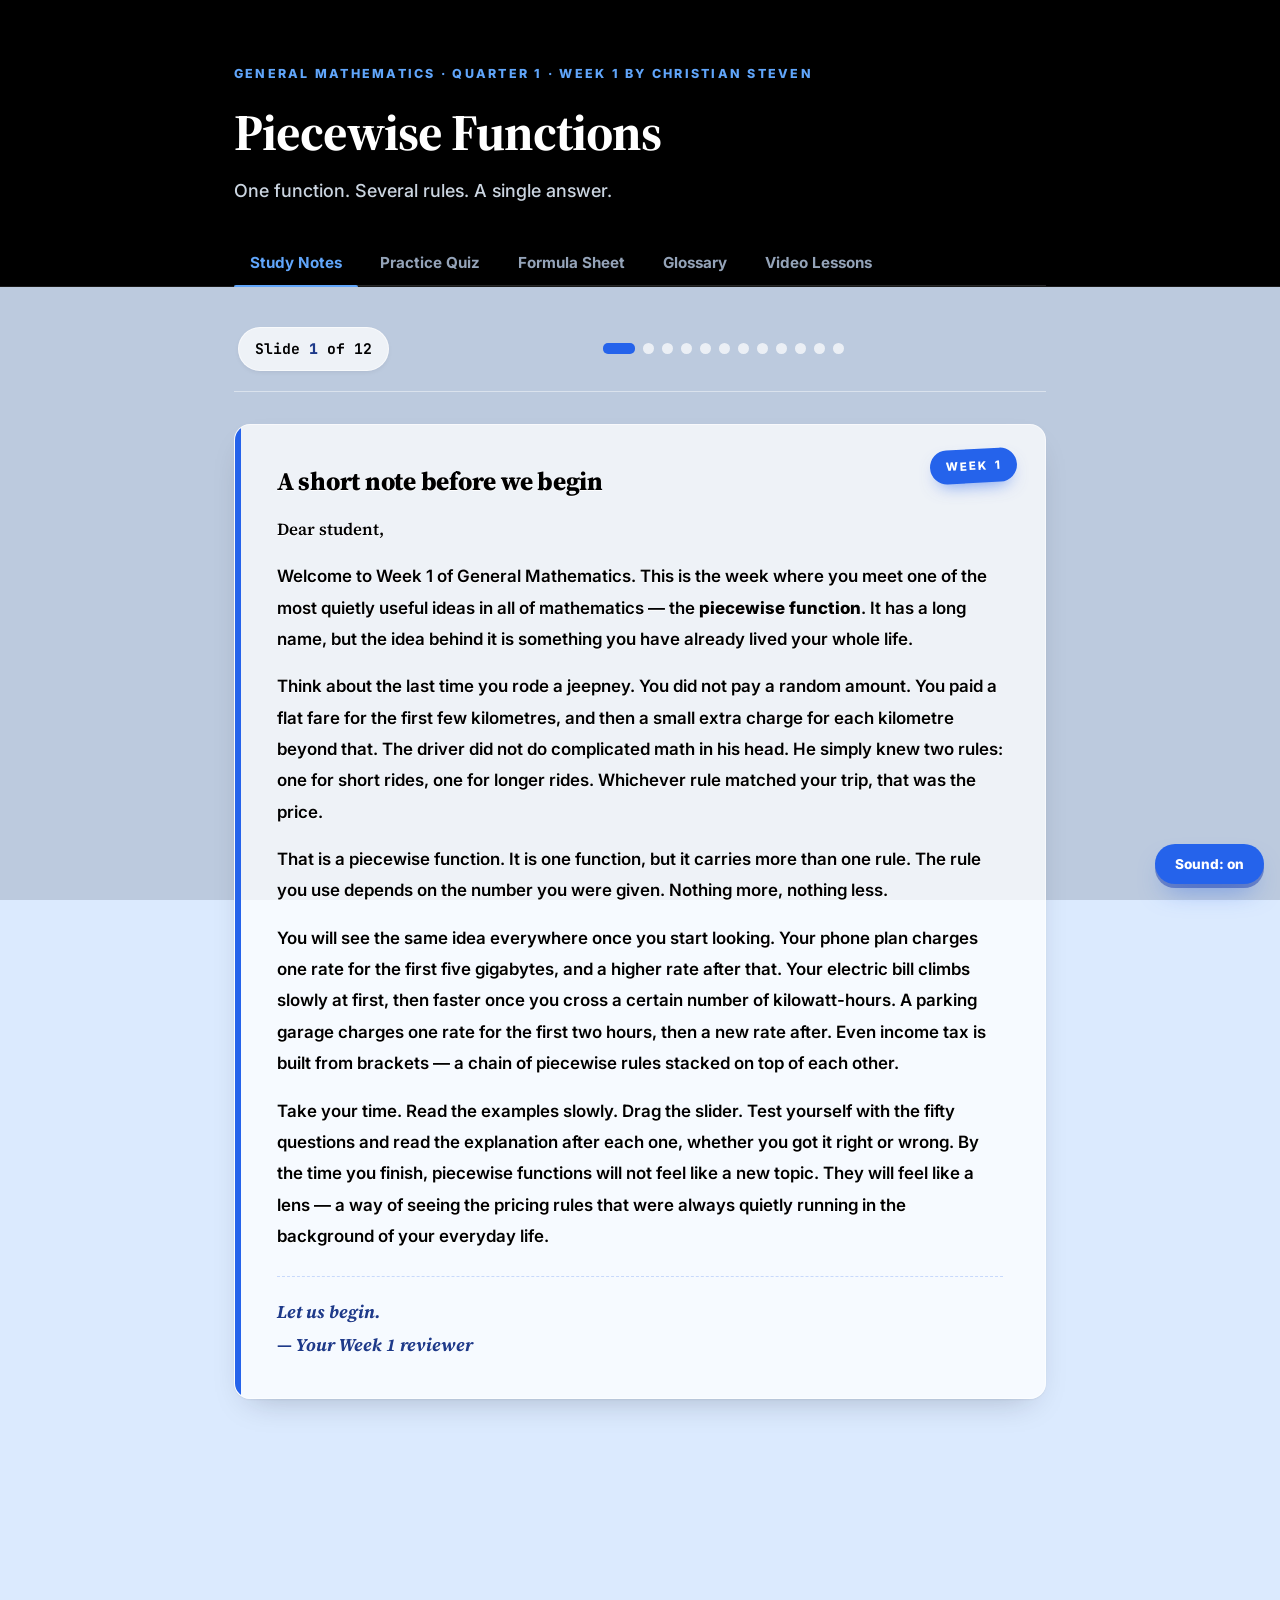
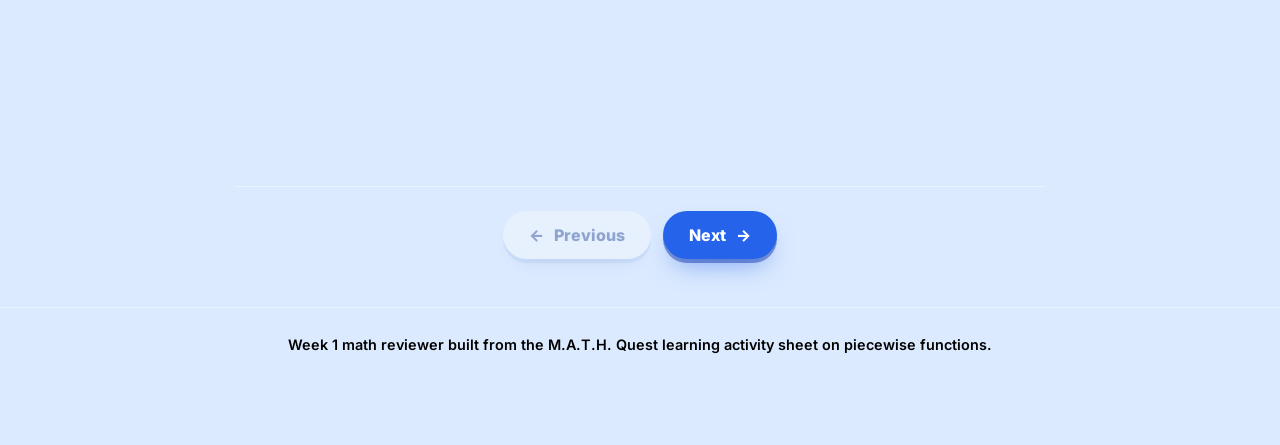
==== commit d60ee6d6: "Update index.html" ====
--- a/index.html
+++ b/index.html
@@ -12,7 +12,6 @@
 </head>
 <body>
 
-<!-- Background video (drop background.mp4 next to the HTML) -->
 <video class="bg-video" autoplay muted loop playsinline preload="auto">
   <source src="background.mp4" type="video/mp4">
 </video>
@@ -26,7 +25,7 @@
 
 <header class="site-header">
   <div class="wrap">
-    <div class="eyebrow">General Mathematics &middot; Quarter 1 &middot; Week 1</div>
+    <div class="eyebrow">General Mathematics &middot; Quarter 1 &middot; Week 1 by Christian Steven</div>
     <h1>Piecewise Functions</h1>
     <p class="tagline">One function. Several rules. A single answer.</p>
 
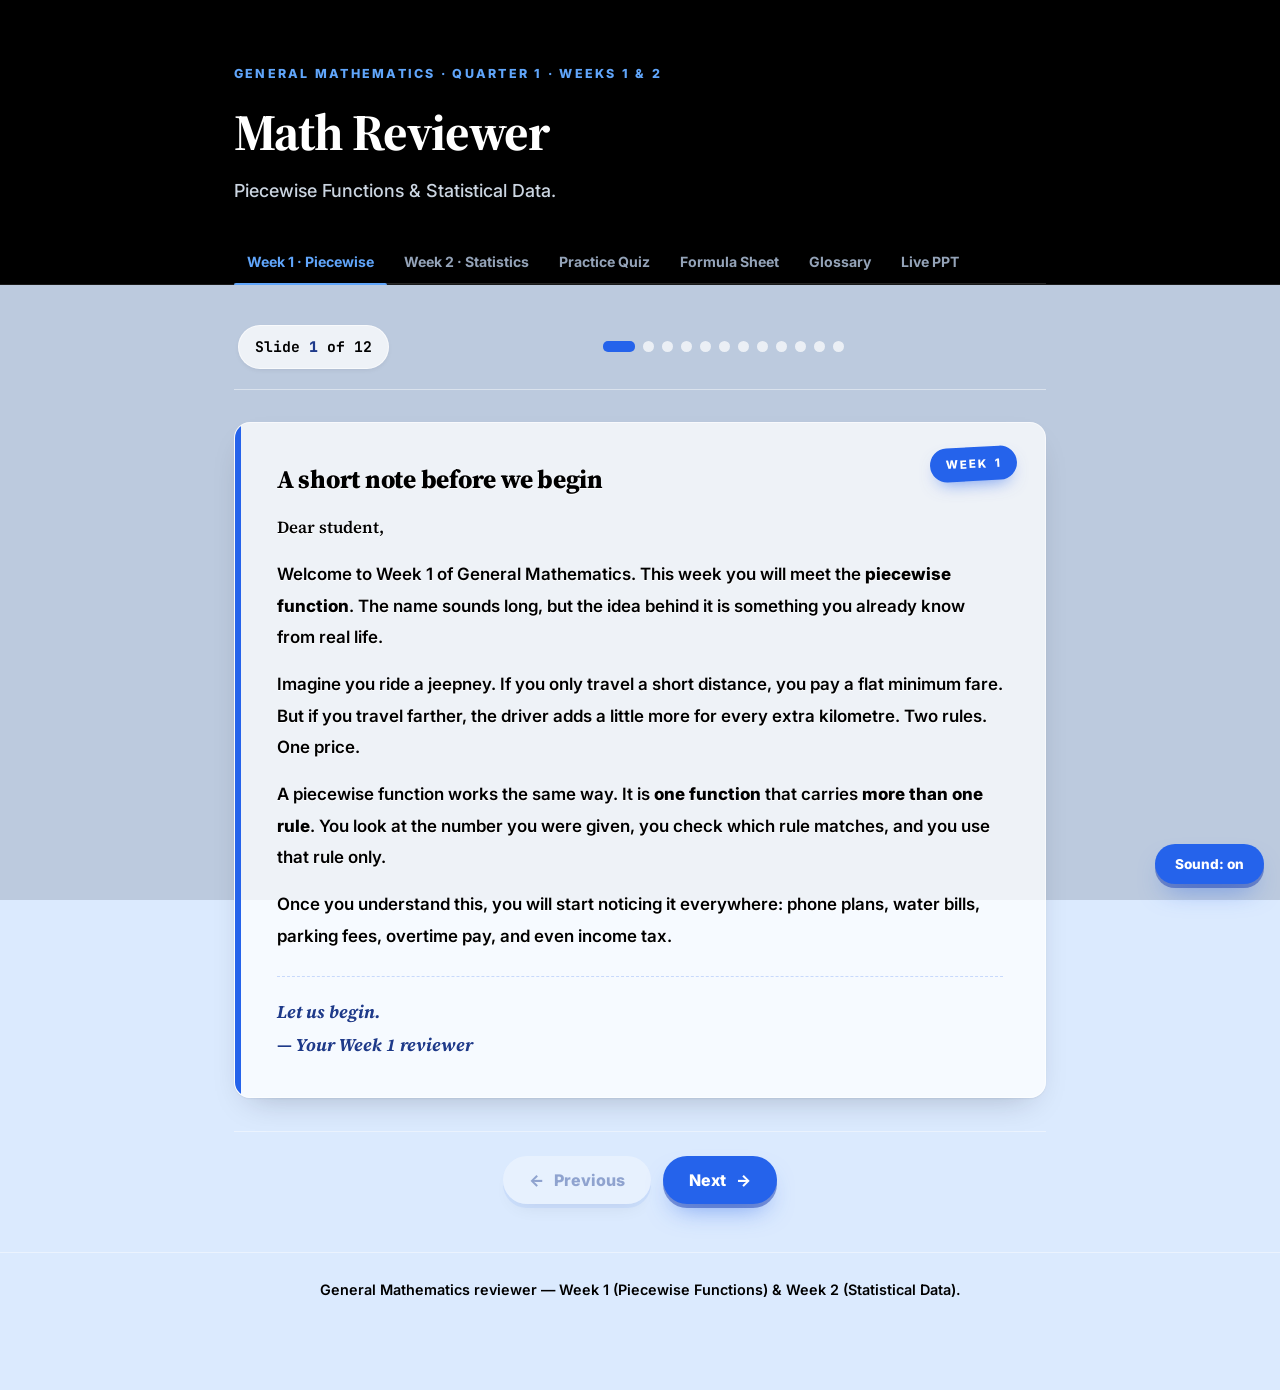
==== commit 0917d566: "Update print statement from 'Hello' to 'Goodbye'" ====
--- a/index.html
+++ b/index.html
@@ -3,7 +3,7 @@
 <head>
 <meta charset="UTF-8">
 <meta name="viewport" content="width=device-width, initial-scale=1.0">
-<title>Week 1 Math Reviewer — Piecewise Functions</title>
+<title>Math Reviewer — Piecewise Functions & Statistics</title>
 <link rel="preconnect" href="https://fonts.googleapis.com">
 <link rel="preconnect" href="https://fonts.gstatic.com" crossorigin>
 <link href="https://fonts.googleapis.com/css2?family=Source+Serif+4:ital,opsz,wght@0,8..60,400;0,8..60,600;0,8..60,700;1,8..60,400&family=Inter:wght@400;500;600;700;800&family=JetBrains+Mono:wght@400;500;600&display=swap" rel="stylesheet">
@@ -11,7 +11,6 @@
 <script src="Mathweek1Js.js" defer></script>
 </head>
 <body>
-
 <video class="bg-video" autoplay muted loop playsinline preload="auto">
   <source src="background.mp4" type="video/mp4">
 </video>
@@ -25,164 +24,162 @@
 
 <header class="site-header">
   <div class="wrap">
-    <div class="eyebrow">General Mathematics &middot; Quarter 1 &middot; Week 1 by Christian Steven</div>
-    <h1>Piecewise Functions</h1>
-    <p class="tagline">One function. Several rules. A single answer.</p>
+    <div class="eyebrow">General Mathematics &middot; Quarter 1 &middot; Weeks 1 &amp; 2</div>
+    <h1>Math Reviewer</h1>
+    <p class="tagline">Piecewise Functions &amp; Statistical Data.</p>
 
     <nav class="tabs" role="tablist">
-      <button class="tab is-active" data-tab="learn" role="tab">Study Notes</button>
+      <button class="tab is-active" data-tab="week1" role="tab">Week 1 &middot; Piecewise</button>
+      <button class="tab" data-tab="week2" role="tab">Week 2 &middot; Statistics</button>
       <button class="tab" data-tab="quiz" role="tab">Practice Quiz</button>
       <button class="tab" data-tab="cheat" role="tab">Formula Sheet</button>
       <button class="tab" data-tab="glossary" role="tab">Glossary</button>
-      <button class="tab" data-tab="videos" role="tab">Video Lessons</button>
+      <button class="tab" data-tab="ppt" role="tab">Live PPT</button>
     </nav>
   </div>
 </header>
 
 <main class="wrap">
 
-  <!-- STUDY NOTES -->
-  <section class="panel is-active" id="learn" role="tabpanel">
-    <div class="deck">
+  <!-- ============ WEEK 1 · PIECEWISE ============ -->
+  <section class="panel is-active" id="week1" role="tabpanel">
+    <div class="deck" data-deck="week1">
       <div class="deck-progress">
-        <span class="deck-counter">Slide <span id="slideNum">1</span> of <span id="slideTotal">12</span></span>
-        <div class="deck-dots" id="deckDots"></div>
+        <span class="deck-counter">Slide <span class="slide-num">1</span> of <span class="slide-total">12</span></span>
+        <div class="deck-dots"></div>
       </div>
 
-      <div class="deck-stage" id="deckStage">
-
+      <div class="deck-stage">
+
+        <!-- SLIDE 1 · INTRO -->
         <article class="slide">
           <div class="card intro-letter">
             <div class="letter-stamp">Week 1</div>
             <h2 class="letter-title">A short note before we begin</h2>
             <p class="letter-greeting">Dear student,</p>
             <p>
-              Welcome to Week 1 of General Mathematics. This is the week where you
-              meet one of the most quietly useful ideas in all of mathematics &mdash;
-              the <strong>piecewise function</strong>. It has a long name, but the
-              idea behind it is something you have already lived your whole life.
-            </p>
-            <p>
-              Think about the last time you rode a jeepney. You did not pay a random
-              amount. You paid a flat fare for the first few kilometres, and then a
-              small extra charge for each kilometre beyond that. The driver did not
-              do complicated math in his head. He simply knew two rules: one for
-              short rides, one for longer rides. Whichever rule matched your trip,
-              that was the price.
-            </p>
-            <p>
-              That is a piecewise function. It is one function, but it carries more
-              than one rule. The rule you use depends on the number you were given.
-              Nothing more, nothing less.
-            </p>
-            <p>
-              You will see the same idea everywhere once you start looking. Your
-              phone plan charges one rate for the first five gigabytes, and a higher
-              rate after that. Your electric bill climbs slowly at first, then faster
-              once you cross a certain number of kilowatt-hours. A parking garage
-              charges one rate for the first two hours, then a new rate after. Even
-              income tax is built from brackets &mdash; a chain of piecewise rules
-              stacked on top of each other.
-            </p>
-            <p>
-              Take your time. Read the examples slowly. Drag the slider. Test
-              yourself with the fifty questions and read the explanation after each
-              one, whether you got it right or wrong. By the time you finish,
-              piecewise functions will not feel like a new topic. They will feel
-              like a lens &mdash; a way of seeing the pricing rules that were always
-              quietly running in the background of your everyday life.
+              Welcome to Week 1 of General Mathematics. This week you will meet the
+              <strong>piecewise function</strong>. The name sounds long, but the idea
+              behind it is something you already know from real life.
+            </p>
+            <p>
+              Imagine you ride a jeepney. If you only travel a short distance, you pay
+              a flat minimum fare. But if you travel farther, the driver adds a little
+              more for every extra kilometre. Two rules. One price.
+            </p>
+            <p>
+              A piecewise function works the same way. It is <strong>one function</strong>
+              that carries <strong>more than one rule</strong>. You look at the number
+              you were given, you check which rule matches, and you use that rule only.
+            </p>
+            <p>
+              Once you understand this, you will start noticing it everywhere: phone
+              plans, water bills, parking fees, overtime pay, and even income tax.
             </p>
             <p class="letter-sign">Let us begin.<br>&mdash; Your Week 1 reviewer</p>
           </div>
         </article>
 
+        <!-- SLIDE 2 · WHAT YOU WILL LEARN -->
         <article class="slide">
           <div class="card card-violet">
-            <h2>What this week covers</h2>
-            <p>By the end of Week 1, you should be able to do three things:</p>
+            <h2>What you will learn this week</h2>
+            <p>By the end of Week 1, you will be able to do three things:</p>
             <ol class="steps">
-              <li>Illustrate a piecewise function in a real-life context, such as a fare rate, a purchase, or an income tax bracket.</li>
-              <li>Solve practical problems involving piecewise functions by choosing the right rule and computing carefully.</li>
-              <li>Explain, in your own words, why a single rule is not enough for the real world.</li>
+              <li>
+                <strong>Write a piecewise function</strong> from a real-life story
+                — like a jeepney fare, a print shop price, or a parking fee.
+              </li>
+              <li>
+                <strong>Solve piecewise problems</strong> by picking the right rule
+                and doing the math carefully.
+              </li>
+              <li>
+                <strong>Explain why one rule is not enough</strong> for the real
+                world. Some prices stay flat, then change after a certain point.
+              </li>
             </ol>
             <div class="callout callout-violet">
               <span class="callout-label">How to use this reviewer</span>
-              Move through the slides with the Next button, the arrow keys on your
-              keyboard, or by clicking the dots above. Every slide focuses on one
-              idea and shows several worked examples.
-            </div>
-          </div>
-        </article>
-
+              Tap <strong>Next</strong> to move forward, tap <strong>Previous</strong>
+              to go back. On a phone, you can also swipe left or right.
+            </div>
+          </div>
+        </article>
+
+        <!-- SLIDE 3 · WHAT IS A PIECEWISE FUNCTION -->
         <article class="slide">
           <div class="card card-violet">
-            <h2>What a piecewise function actually is</h2>
-            <p>
-              A piecewise function is one function that behaves differently
-              depending on the input. Instead of a single rule that applies
-              everywhere, it carries a short list of rules, and each rule is
-              responsible for a specific range of values.
-            </p>
-            <div class="callout callout-violet">
-              <span class="callout-label">Everyday comparison</span>
-              A jeepney driver follows two rules. Ride 4&nbsp;km or less, and you
-              pay a flat fare. Ride farther, and the extra distance is added on top
-              of that same flat fare. Two rules, one total price &mdash; that is
-              piecewise.
-            </div>
-            <p>
-              What makes it useful is that the real world rarely charges a single
-              rate for everything. Water, electricity, parking, overtime, shipping,
-              taxes: all of them change their rate once you cross a threshold.
-            </p>
-          </div>
-        </article>
-
+            <h2>What is a piecewise function?</h2>
+            <p>
+              Think of a piecewise function as a <strong>rule book</strong> with more
+              than one rule. When someone gives you a number, you flip open the rule
+              book, find the rule that matches that number, and follow only that one.
+            </p>
+            <div class="callout callout-violet">
+              <span class="callout-label">Real-life picture</span>
+              A jeepney driver follows two rules.
+              <br><strong>Rule 1:</strong> If you ride 5 km or less, pay ₱13.
+              <br><strong>Rule 2:</strong> If you ride more than 5 km, pay ₱13 plus
+              ₱1 for every extra kilometre.
+            </div>
+            <p>
+              Two rules. One fare. That is what makes it <em>piecewise</em>.
+            </p>
+            <p>
+              Why does the real world use this? Because most prices do not stay the
+              same forever. Water, electricity, parking, and phone plans all change
+              their rate once you go past a certain amount.
+            </p>
+          </div>
+        </article>
+
+        <!-- SLIDE 4 · THE 3-STEP METHOD -->
         <article class="slide">
           <div class="card card-amber">
-            <h2>The method that always works</h2>
-            <p>Every problem in this reviewer follows the same three moves.</p>
+            <h2>The three steps that always work</h2>
+            <p>Every piecewise problem follows the same three simple steps.</p>
             <ol class="steps">
-              <li>Read the value you were given.</li>
-              <li>Check the conditions one by one and find the one that is true.</li>
-              <li>Apply only that rule and compute carefully.</li>
+              <li><strong>Read the number</strong> they gave you. That is your input.</li>
+              <li><strong>Check each rule</strong> one by one. Which "if" statement is true for your number?</li>
+              <li><strong>Use only that rule.</strong> Do the math carefully. Do not mix two rules together.</li>
             </ol>
             <div class="callout callout-amber">
-              <span class="callout-label">Common mistake</span>
-              Do not blend two rules together, and do not fall back to the rule
-              that looks easiest. The condition decides everything. If the number
-              does not satisfy a rule's condition, that rule is off the table.
-            </div>
-
-            <h3 class="sub">A tiny example to warm up</h3>
-            <p>Suppose a function says:</p>
+              <span class="callout-label">Watch out!</span>
+              Do not use the rule that looks easiest. Do not use two rules at once.
+              The "if" part decides everything.
+            </div>
+
+            <h3 class="sub">A small warm-up</h3>
+            <p>Imagine a function that says:</p>
             <div class="formula formula-plain">
               <div class="rule-row"><span class="val">p(x) = 5</span><span class="cond">if x &lt; 10</span></div>
               <div class="rule-row"><span class="val">p(x) = 5 + 2(x &minus; 10)</span><span class="cond">if x &ge; 10</span></div>
             </div>
-            <p><strong>p(3):</strong> 3 is less than 10, so use the first rule. p(3) = 5.</p>
-            <p><strong>p(10):</strong> The symbol is &ge;, which includes 10. p(10) = 5 + 2(0) = 5.</p>
-            <p><strong>p(13):</strong> p(13) = 5 + 2(3) = 11.</p>
-            <p>
-              Notice how p(10) gives the same answer under both rules. That is on
-              purpose &mdash; the two pieces were designed to meet at the boundary.
-            </p>
-          </div>
-        </article>
-
+            <p><strong>p(3):</strong> 3 is smaller than 10, so use rule 1. p(3) = 5.</p>
+            <p><strong>p(10):</strong> The symbol &ge; includes 10, so use rule 2. p(10) = 5 + 2(0) = 5.</p>
+            <p><strong>p(13):</strong> 13 is 10 or more, so use rule 2. p(13) = 5 + 2(3) = 11.</p>
+            <p>
+              Notice: p(10) gives the same answer under both rules. That is on purpose.
+              The two pieces were designed to meet at the boundary.
+            </p>
+          </div>
+        </article>
+
+        <!-- SLIDE 5 · JEEPNEY SLIDER -->
         <article class="slide">
           <div class="card card-teal">
             <h2>Try it: the jeepney fare</h2>
             <p>
-              Move the slider to change the distance. Watch how the fare stays flat
-              until 4&nbsp;km, then starts climbing by 1.50 per kilometre.
+              Move the slider with your finger or mouse. Watch what happens to the fare
+              when the distance goes past 5 km.
             </p>
 
             <div class="formula">
               <span class="brace">{</span>
               <div class="formula-body">
-                <div class="rule-row"><span class="val">f(x) = 12</span><span class="cond">if 0 &lt; x &le; 4</span></div>
-                <div class="rule-row"><span class="val">f(x) = 12 + 1.5(x &minus; 4)</span><span class="cond">if x &gt; 4</span></div>
+                <div class="rule-row"><span class="val">f(x) = 13</span><span class="cond">if 0 &lt; x &le; 5</span></div>
+                <div class="rule-row"><span class="val">f(x) = x + 8</span><span class="cond">if x &gt; 5</span></div>
               </div>
             </div>
 
@@ -191,239 +188,178 @@
               <div class="demo-value"><span id="kmVal">1</span> km</div>
               <input type="range" id="kmSlider" min="1" max="15" step="0.5" value="1">
               <div class="demo-label">Fare</div>
-              <div class="demo-value demo-fare" id="fareVal">&#8369;12.00</div>
+              <div class="demo-value demo-fare" id="fareVal">&#8369;13.00</div>
               <div class="demo-note" id="ruleUsed">Rule 1 applies: flat fare.</div>
             </div>
-          </div>
-        </article>
-
+            <p>
+              For the first 5 km, the price stays at ₱13. The moment you pass 5 km,
+              the price starts to climb by ₱1 per kilometre.
+            </p>
+          </div>
+        </article>
+
+        <!-- SLIDE 6 · JEEPNEY EXAMPLES -->
         <article class="slide">
           <div class="card card-teal">
             <h2>Jeepney fare: worked examples</h2>
-            <p><strong>Ride of 3 km.</strong> 3 &le; 4, so rule 1. f(3) = &#8369;12.00.</p>
-            <p><strong>Ride of 4 km.</strong> Rule 1, since &le; includes 4. f(4) = &#8369;12.00.</p>
-            <p><strong>Ride of 5 km.</strong> f(5) = 12 + 1.5(1) = <strong>&#8369;13.50</strong>.</p>
-            <p><strong>Ride of 7 km.</strong> f(7) = 12 + 1.5(3) = 12 + 4.50 = <strong>&#8369;16.50</strong>.</p>
-            <p><strong>Ride of 10 km.</strong> f(10) = 12 + 1.5(6) = 12 + 9.00 = <strong>&#8369;21.00</strong>.</p>
-            <p><strong>Ride of 12 km.</strong> f(12) = 12 + 1.5(8) = 12 + 12.00 = <strong>&#8369;24.00</strong>.</p>
-            <p><strong>Ride of 4.5 km.</strong> f(4.5) = 12 + 1.5(0.5) = 12 + 0.75 = <strong>&#8369;12.75</strong>. Only half a kilometre is extra.</p>
+            <p>Let us walk through seven different rides, one by one.</p>
+            <p><strong>Ride of 3 km.</strong> 3 is 5 or less, so rule 1 applies. f(3) = <strong>₱13.00</strong>.</p>
+            <p><strong>Ride of 5 km.</strong> The symbol &le; includes 5, so rule 1 still applies. f(5) = <strong>₱13.00</strong>.</p>
+            <p><strong>Ride of 6 km.</strong> 6 is more than 5, so rule 2 applies. f(6) = 6 + 8 = <strong>₱14.00</strong>.</p>
+            <p><strong>Ride of 7 km.</strong> f(7) = 7 + 8 = <strong>₱15.00</strong>.</p>
+            <p><strong>Ride of 10 km.</strong> f(10) = 10 + 8 = <strong>₱18.00</strong>.</p>
+            <p><strong>Ride of 12 km.</strong> f(12) = 12 + 8 = <strong>₱20.00</strong>.</p>
 
             <h3 class="sub">Working backwards</h3>
-            <p><strong>You paid &#8369;18.00. How far did you ride?</strong></p>
-            <p>
-              &#8369;18 is more than &#8369;12, so the ride must be in rule 2.<br>
-              12 + 1.5(x &minus; 4) = 18<br>
-              1.5(x &minus; 4) = 6<br>
-              x &minus; 4 = 4<br>
-              x = <strong>8 km</strong>.
-            </p>
-            <p>Check: 12 + 1.5(8 &minus; 4) = 12 + 6 = &#8369;18. Correct.</p>
-
-            <div class="callout callout-pink">
-              <span class="callout-label">The trap to avoid</span>
-              Do not write 1.5x instead of 1.5(x &minus; 4). The first 4 km are
-              already covered by the &#8369;12 base. If you charge 1.5 on all 10 km
-              of a 10 km ride, you are charging twice for the first 4 km.
-            </div>
-          </div>
-        </article>
-
+            <p><strong>What if someone paid ₱20? How far did they ride?</strong></p>
+            <p>
+              ₱20 is more than ₱13, so the ride must be in rule 2.<br>
+              x + 8 = 20<br>
+              x = 20 &minus; 8<br>
+              x = <strong>12 km</strong>.
+            </p>
+            <p>Check: f(12) = 12 + 8 = ₱20. Correct.</p>
+          </div>
+        </article>
+
+        <!-- SLIDE 7 · WARM-UP FUNCTION -->
         <article class="slide">
           <div class="card card-blue">
-            <h2>The warm-up function, fully worked</h2>
-            <p>This is the function from your notes. Let us work through it slowly.</p>
+            <h2>The warm-up function, slowly worked out</h2>
+            <p>Here is a function with two rules:</p>
 
             <div class="formula">
               <span class="brace">{</span>
               <div class="formula-body">
-                <div class="rule-row"><span class="val">g(x) = 3x + 1</span><span class="cond">if x &lt; 0</span></div>
-                <div class="rule-row"><span class="val">g(x) = x&sup2; + 3</span><span class="cond">if x &ge; 0</span></div>
+                <div class="rule-row"><span class="val">f(x) = 2x + 1</span><span class="cond">if x &lt; 0</span></div>
+                <div class="rule-row"><span class="val">f(x) = x&sup2; + 3</span><span class="cond">if x &ge; 0</span></div>
               </div>
             </div>
 
-            <h3 class="sub">Negative inputs</h3>
-            <p><strong>g(&minus;1)</strong> = 3(&minus;1) + 1 = <strong>&minus;2</strong>.</p>
-            <p><strong>g(&minus;3)</strong> = 3(&minus;3) + 1 = <strong>&minus;8</strong>.</p>
-            <p><strong>g(&minus;5)</strong> = 3(&minus;5) + 1 = <strong>&minus;14</strong>.</p>
-            <p><strong>g(&minus;0.5)</strong> = 3(&minus;0.5) + 1 = <strong>&minus;0.5</strong>.</p>
-
-            <h3 class="sub">Zero and positive inputs</h3>
-            <p><strong>g(0)</strong> = 0&sup2; + 3 = <strong>3</strong> (the &ge; includes 0).</p>
-            <p><strong>g(1)</strong> = 1 + 3 = <strong>4</strong>.</p>
-            <p><strong>g(3)</strong> = 9 + 3 = <strong>12</strong>.</p>
-            <p><strong>g(5)</strong> = 25 + 3 = <strong>28</strong>.</p>
-            <p><strong>g(10)</strong> = 100 + 3 = <strong>103</strong>.</p>
-            <p><strong>g(0.5)</strong> = 0.25 + 3 = <strong>3.25</strong>.</p>
-
-            <h3 class="sub">Spotting the boundary</h3>
-            <p>
-              At x = 0, rule 1 would give 3(0) + 1 = 1, but rule 1 does not
-              include 0. Rule 2 gives 0 + 3 = 3. So g(0) = 3, and the graph jumps
-              from a value near 1 (just below 0) up to 3 (at 0). This is a common
-              feature of piecewise functions &mdash; the boundary is where the
-              action happens.
-            </p>
-          </div>
-        </article>
-
+            <h3 class="sub">When the number is negative</h3>
+            <p><strong>f(&minus;1):</strong> &minus;1 is less than 0, so use 2x + 1. f(&minus;1) = 2(&minus;1) + 1 = &minus;2 + 1 = <strong>&minus;1</strong>.</p>
+            <p><strong>f(&minus;3):</strong> f(&minus;3) = 2(&minus;3) + 1 = &minus;6 + 1 = <strong>&minus;5</strong>.</p>
+            <p><strong>f(&minus;5):</strong> f(&minus;5) = 2(&minus;5) + 1 = &minus;10 + 1 = <strong>&minus;9</strong>.</p>
+
+            <h3 class="sub">When the number is zero or positive</h3>
+            <p><strong>f(0):</strong> The &ge; sign includes 0, so use x&sup2; + 3. f(0) = 0 + 3 = <strong>3</strong>.</p>
+            <p><strong>f(2):</strong> f(2) = 2&sup2; + 3 = 4 + 3 = <strong>7</strong>.</p>
+            <p><strong>f(3):</strong> f(3) = 9 + 3 = <strong>12</strong>.</p>
+            <p><strong>f(5):</strong> f(5) = 25 + 3 = <strong>28</strong>.</p>
+
+            <div class="callout callout-violet">
+              <span class="callout-label">A nice surprise</span>
+              When x is small and negative, the answer is a small negative number.
+              When x is 0 or bigger, the answer jumps up. That jump is normal — the
+              two rules do not have to meet.
+            </div>
+          </div>
+        </article>
+
+        <!-- SLIDE 8 · PRINT SHOP -->
         <article class="slide">
           <div class="card card-blue">
-            <h2>Mobile data plan</h2>
-            <p>
-              A telecom company charges &#8369;300 per month for a plan that
-              includes 5 GB of data. Any data beyond 5 GB costs &#8369;50 per
-              gigabyte.
+            <h2>Print shop bulk buy</h2>
+            <p>
+              A print shop charges ₱5 for every page, but only up to 50 pages.
+              Once you go past 50 pages, the first 50 pages cost a flat ₱250 and
+              each extra page costs only ₱3.
             </p>
 
             <div class="formula">
               <span class="brace">{</span>
               <div class="formula-body">
-                <div class="rule-row"><span class="val">D(g) = 300</span><span class="cond">if 0 &le; g &le; 5</span></div>
-                <div class="rule-row"><span class="val">D(g) = 300 + 50(g &minus; 5)</span><span class="cond">if g &gt; 5</span></div>
+                <div class="rule-row"><span class="val">C(p) = 5p</span><span class="cond">if 0 &lt; p &le; 50</span></div>
+                <div class="rule-row"><span class="val">C(p) = 250 + 3(p &minus; 50)</span><span class="cond">if p &gt; 50</span></div>
               </div>
             </div>
 
-            <p><strong>3 GB used.</strong> D(3) = <strong>&#8369;300</strong>. Inside the plan, no extra charge.</p>
-            <p><strong>5 GB used.</strong> The &le; includes 5. D(5) = <strong>&#8369;300</strong>.</p>
-            <p><strong>6 GB used.</strong> D(6) = 300 + 50(1) = <strong>&#8369;350</strong>.</p>
-            <p><strong>8 GB used.</strong> D(8) = 300 + 50(3) = <strong>&#8369;450</strong>.</p>
-            <p><strong>10 GB used.</strong> D(10) = 300 + 50(5) = <strong>&#8369;550</strong>.</p>
-            <p><strong>12 GB used.</strong> D(12) = 300 + 50(7) = <strong>&#8369;650</strong>.</p>
-            <p><strong>15 GB used.</strong> D(15) = 300 + 50(10) = <strong>&#8369;800</strong>.</p>
-
-            <p>
-              Notice that D(g) never goes below &#8369;300, no matter how little
-              data you use. That is what it means to be a flat monthly plan.
-            </p>
-          </div>
-        </article>
-
+            <p><strong>25 pages:</strong> 25 is 50 or less, so use rule 1. C(25) = 5 × 25 = <strong>₱125</strong>.</p>
+            <p><strong>50 pages:</strong> The &le; includes 50, so rule 1 still applies. C(50) = 5 × 50 = <strong>₱250</strong>.</p>
+            <p><strong>60 pages:</strong> 60 is more than 50, so use rule 2. C(60) = 250 + 3(10) = 250 + 30 = <strong>₱280</strong>.</p>
+            <p><strong>100 pages:</strong> C(100) = 250 + 3(50) = 250 + 150 = <strong>₱400</strong>.</p>
+
+            <div class="callout callout-violet">
+              <span class="callout-label">Why the rule changes</span>
+              The shop wants to reward you for printing a lot. That is why the price
+              per page drops from ₱5 to ₱3 after 50 pages.
+            </div>
+          </div>
+        </article>
+
+        <!-- SLIDE 9 · INTERNET PLAN -->
         <article class="slide">
           <div class="card card-amber">
-            <h2>Bulk pencil purchase</h2>
-            <p>
-              A bookstore sells pencils at &#8369;10 each. If a customer buys 10
-              or more, every pencil drops to &#8369;8 each.
+            <h2>Internet plan at home</h2>
+            <p>
+              A home internet plan costs ₱999 every month. It includes up to 100 GB
+              of data. If you go past 100 GB, every extra GB costs ₱10.
             </p>
 
             <div class="formula">
               <span class="brace">{</span>
               <div class="formula-body">
-                <div class="rule-row"><span class="val">C(p) = 10p</span><span class="cond">if 0 &lt; p &lt; 10</span></div>
-                <div class="rule-row"><span class="val">C(p) = 8p</span><span class="cond">if p &ge; 10</span></div>
+                <div class="rule-row"><span class="val">C(g) = 999</span><span class="cond">if 0 &le; g &le; 100</span></div>
+                <div class="rule-row"><span class="val">C(g) = 999 + 10(g &minus; 100)</span><span class="cond">if g &gt; 100</span></div>
               </div>
             </div>
 
-            <p><strong>3 pencils.</strong> C(3) = <strong>&#8369;30</strong>.</p>
-            <p><strong>5 pencils.</strong> C(5) = <strong>&#8369;50</strong>.</p>
-            <p><strong>8 pencils.</strong> C(8) = <strong>&#8369;80</strong>.</p>
-            <p><strong>9 pencils.</strong> C(9) = <strong>&#8369;90</strong>.</p>
-            <p><strong>10 pencils.</strong> The &ge; includes 10. C(10) = 8 &times; 10 = <strong>&#8369;80</strong>.</p>
-            <p><strong>12 pencils.</strong> C(12) = <strong>&#8369;96</strong>.</p>
-            <p><strong>15 pencils.</strong> C(15) = <strong>&#8369;120</strong>.</p>
-            <p><strong>20 pencils.</strong> C(20) = <strong>&#8369;160</strong>.</p>
+            <p><strong>75 GB used:</strong> 75 is 100 or less, so rule 1 applies. C(75) = <strong>₱999</strong>.</p>
+            <p><strong>100 GB used:</strong> The &le; includes 100, so rule 1 still applies. C(100) = <strong>₱999</strong>.</p>
+            <p><strong>130 GB used:</strong> 130 is more than 100, so use rule 2. C(130) = 999 + 10(30) = <strong>₱1,299</strong>.</p>
+            <p><strong>150 GB used:</strong> C(150) = 999 + 10(50) = <strong>₱1,499</strong>.</p>
 
             <div class="callout callout-amber">
-              <span class="callout-label">The surprising result</span>
-              Nine pencils cost &#8369;90. Ten pencils cost &#8369;80. Buying one
-              more pencil saves you &#8369;10. This is a real thing that happens
-              with bulk pricing.
-            </div>
-          </div>
-        </article>
-
-        <article class="slide">
-          <div class="card card-emerald">
-            <h2>Hourly wage with overtime</h2>
-            <p>
-              An employee earns &#8369;80 per hour for up to 40 hours a week. Any
-              time beyond 40 hours is paid at 1.5 times the regular rate, which
-              is &#8369;120 per hour.
-            </p>
+              <span class="callout-label">A common trap</span>
+              Do not take 15% of the whole bill. That would give the wrong answer.
+              Only the portion above 100 GB is charged the extra ₱10.
+            </div>
+          </div>
+        </article>
+
+        <!-- SLIDE 10 · MALL PARKING -->
+        <article class="slide">
+          <div class="card card-pink">
+            <h2>Mall parking fee</h2>
+            <p>
+              The mall charges ₱40 for the first 2 hours. After that, every extra
+              hour <em>or part of an hour</em> costs ₱15.
+            </p>
+            <p>The words "or part of an hour" mean we use the ceiling function.</p>
 
             <div class="formula">
               <span class="brace">{</span>
               <div class="formula-body">
-                <div class="rule-row"><span class="val">W(h) = 80h</span><span class="cond">if 0 &le; h &le; 40</span></div>
-                <div class="rule-row"><span class="val">W(h) = 3200 + 120(h &minus; 40)</span><span class="cond">if h &gt; 40</span></div>
+                <div class="rule-row"><span class="val">P(h) = 40</span><span class="cond">if 0 &lt; h &le; 2</span></div>
+                <div class="rule-row"><span class="val">P(h) = 40 + 15&#8968;h &minus; 2&#8969;</span><span class="cond">if h &gt; 2</span></div>
               </div>
             </div>
 
-            <p>
-              Where did the 3200 come from? It is the pay for the first 40 hours:
-              80 &times; 40 = &#8369;3,200. That flat amount is baked into the
-              second rule.
-            </p>
-
-            <p><strong>20 hours.</strong> W(20) = 80 &times; 20 = <strong>&#8369;1,600</strong>.</p>
-            <p><strong>35 hours.</strong> W(35) = <strong>&#8369;2,800</strong>.</p>
-            <p><strong>40 hours.</strong> W(40) = <strong>&#8369;3,200</strong>.</p>
-            <p><strong>41 hours.</strong> W(41) = 3200 + 120(1) = <strong>&#8369;3,320</strong>.</p>
-            <p><strong>45 hours.</strong> W(45) = 3200 + 120(5) = <strong>&#8369;3,800</strong>.</p>
-            <p><strong>50 hours.</strong> W(50) = 3200 + 120(10) = <strong>&#8369;4,400</strong>.</p>
-
-            <h3 class="sub">Working backwards</h3>
-            <p><strong>A worker earned &#8369;4,400. How many hours did they work?</strong></p>
-            <p>
-              3200 + 120(h &minus; 40) = 4400<br>
-              120(h &minus; 40) = 1200<br>
-              h &minus; 40 = 10<br>
-              h = <strong>50 hours</strong>.
-            </p>
-
-            <div class="callout callout-amber">
-              <span class="callout-label">Trap to avoid</span>
-              Do not compute 80 &times; 41 = &#8369;3,280 for a 41-hour week. The
-              41st hour is overtime and must be paid at &#8369;120.
-            </div>
-          </div>
-        </article>
-
-        <article class="slide">
-          <div class="card card-pink">
-            <h2>Parking rates and the ceiling function</h2>
-            <p>
-              A parking garage charges &#8369;40 for the first 2 hours, then
-              &#8369;20 for each extra hour or fraction of an hour. That phrase
-              &ldquo;or fraction&rdquo; is what brings the ceiling function in.
-            </p>
-
-            <div class="formula">
-              <span class="brace">{</span>
-              <div class="formula-body">
-                <div class="rule-row"><span class="val">P(t) = 40</span><span class="cond">if 0 &lt; t &le; 2</span></div>
-                <div class="rule-row"><span class="val">P(t) = 40 + 20&#8968;t &minus; 2&#8969;</span><span class="cond">if t &gt; 2</span></div>
-              </div>
-            </div>
-
-            <p><strong>2 hours.</strong> P(2) = <strong>&#8369;40</strong>.</p>
-            <p><strong>2.5 hours.</strong> &#8968;0.5&#8969; = 1. P(2.5) = <strong>&#8369;60</strong>.</p>
-            <p><strong>3 hours.</strong> P(3) = <strong>&#8369;60</strong>.</p>
-            <p><strong>3.5 hours.</strong> &#8968;1.5&#8969; = 2. P(3.5) = <strong>&#8369;80</strong>.</p>
-            <p><strong>4.5 hours.</strong> &#8968;2.5&#8969; = 3. P(4.5) = <strong>&#8369;100</strong>.</p>
-            <p><strong>6 hours.</strong> &#8968;4&#8969; = 4. P(6) = <strong>&#8369;120</strong>.</p>
-            <p><strong>8 hours.</strong> &#8968;6&#8969; = 6. P(8) = <strong>&#8369;160</strong>.</p>
+            <p><strong>1.5 hours:</strong> 1.5 is 2 or less, so rule 1. P(1.5) = <strong>₱40</strong>.</p>
+            <p><strong>2 hours:</strong> The &le; includes 2, so rule 1. P(2) = <strong>₱40</strong>.</p>
+            <p><strong>3.5 hours:</strong> Use rule 2. &#8968;3.5 &minus; 2&#8969; = &#8968;1.5&#8969; = 2. P(3.5) = 40 + 15(2) = <strong>₱70</strong>.</p>
+            <p><strong>5 hours:</strong> &#8968;5 &minus; 2&#8969; = &#8968;3&#8969; = 3. P(5) = 40 + 15(3) = <strong>₱85</strong>.</p>
 
             <h3 class="sub">Ceiling and floor, side by side</h3>
-            <p>&#8968;3.5&#8969; = 4 &nbsp;&middot;&nbsp; &#8968;2.1&#8969; = 3 &nbsp;&middot;&nbsp; &#8968;2.01&#8969; = 3 &nbsp;&middot;&nbsp; &#8968;7&#8969; = 7</p>
+            <p>&#8968;3.5&#8969; = 4 &nbsp;&middot;&nbsp; &#8968;2.1&#8969; = 3 &nbsp;&middot;&nbsp; &#8968;7&#8969; = 7</p>
             <p>&#8970;3.9&#8971; = 3 &nbsp;&middot;&nbsp; &#8970;4.99&#8971; = 4 &nbsp;&middot;&nbsp; &#8970;6&#8971; = 6</p>
 
             <div class="callout callout-pink">
               <span class="callout-label">Why parking uses ceiling</span>
-              If you park for two hours and ten minutes, you have entered a third
-              hour, even if only briefly. The garage rounds that sliver up to a
-              full hour. The ceiling function always rounds up.
-            </div>
-          </div>
-        </article>
-
+              If you park for 2 hours and 10 minutes, you have stepped into a third
+              hour. The garage rounds that small extra bit UP to a full hour. That
+              is what the ceiling function does.
+            </div>
+          </div>
+        </article>
+
+        <!-- SLIDE 11 · WATER BILL -->
         <article class="slide">
           <div class="card card-emerald">
             <h2>The water bill, worked in full</h2>
             <p>
-              This one has four tiers. Each tier has a flat amount plus a
-              per-cubic-metre charge for anything beyond the tier's starting
-              point.
+              This one has four tiers. Each tier has a flat base plus a charge
+              for every extra cubic metre.
             </p>
 
             <div class="formula">
@@ -436,37 +372,46 @@
               </div>
             </div>
 
-            <p><strong>5 m&sup3;.</strong> W(5) = <strong>&#8369;200</strong>.</p>
-            <p><strong>10 m&sup3;.</strong> W(10) = <strong>&#8369;200</strong>.</p>
-            <p><strong>12 m&sup3;.</strong> W(12) = 200 + 30(2) = <strong>&#8369;260</strong>.</p>
-            <p><strong>15 m&sup3;.</strong> W(15) = <strong>&#8369;350</strong>.</p>
-            <p><strong>20 m&sup3;.</strong> W(20) = 200 + 30(10) = <strong>&#8369;500</strong>.</p>
-            <p><strong>24 m&sup3;.</strong> W(24) = 500 + 40(4) = <strong>&#8369;660</strong>.</p>
-            <p><strong>30 m&sup3;.</strong> W(30) = 500 + 40(10) = <strong>&#8369;900</strong>.</p>
-            <p><strong>34 m&sup3;.</strong> W(34) = 900 + 35(4) = <strong>&#8369;1,040</strong>.</p>
-
-            <h3 class="sub">The challenge: working backwards</h3>
-            <p><strong>A household received a bill of &#8369;1,040. How much water did they use?</strong></p>
-            <p>
-              900 + 35(x &minus; 30) = 1040<br>
-              35(x &minus; 30) = 140<br>
-              x &minus; 30 = 4<br>
-              x = <strong>34 m&sup3;</strong>.
-            </p>
-
-            <h3 class="sub">The environmental tax</h3>
-            <p>
-              Tax applies only to consumption strictly above 30 m&sup3;. For 34 m&sup3;:<br>
-              Amount above: 4 m&sup3;. Charge on that portion: 35 &times; 4 = &#8369;140.<br>
-              Tax at 15%: 0.15 &times; 140 = <strong>&#8369;21</strong>.<br>
-              Total payable: 1040 + 21 = <strong>&#8369;1,061</strong>.
-            </p>
-
-            <div class="callout callout-amber">
-              <span class="callout-label">Trap to avoid</span>
-              Do not take 15% of the whole &#8369;1,040 bill. That gives
-              &#8369;156, which is far too high. The rule restricts the tax to
-              consumption inside the highest bracket only.
+            <p><strong>5 m&sup3;:</strong> 5 is 10 or less, so rule 1. W(5) = <strong>₱200</strong>.</p>
+            <p><strong>15 m&sup3;:</strong> Rule 2. W(15) = 200 + 30(5) = <strong>₱350</strong>.</p>
+            <p><strong>24 m&sup3;:</strong> Rule 3. W(24) = 500 + 40(4) = <strong>₱660</strong>.</p>
+            <p><strong>30 m&sup3;:</strong> Rule 3 (the &le; includes 30). W(30) = 500 + 40(10) = <strong>₱900</strong>.</p>
+            <p><strong>34 m&sup3;:</strong> Rule 4. W(34) = 900 + 35(4) = <strong>₱1,040</strong>.</p>
+
+            <h3 class="sub">Environmental tax</h3>
+            <p>
+              A 15% tax is charged only on the portion above 30 m&sup3;. For 34 m&sup3;:<br>
+              Portion above 30: 4 m&sup3;.<br>
+              Charge for that portion: 35 × 4 = ₱140.<br>
+              Tax: 0.15 × 140 = <strong>₱21</strong>.<br>
+              Total payable: 1,040 + 21 = <strong>₱1,061</strong>.
+            </p>
+          </div>
+        </article>
+
+        <!-- SLIDE 12 · SUMMARY -->
+        <article class="slide">
+          <div class="card card-emerald">
+            <h2>What you should remember from Week 1</h2>
+            <p>Three big ideas to carry with you:</p>
+            <ol class="steps">
+              <li>
+                A piecewise function is <strong>one function with more than one rule</strong>.
+                Each rule covers a certain range of input values.
+              </li>
+              <li>
+                To use it, follow three steps: <strong>read the number, check the rules,
+                use the one that matches</strong>. Never mix two rules.
+              </li>
+              <li>
+                Real-world prices change at thresholds — after 5 km, after 50 pages,
+                after 100 GB, after 2 hours, and after 10 cubic metres. Piecewise
+                functions describe those changes exactly.
+              </li>
+            </ol>
+            <div class="callout callout-violet">
+              <span class="callout-label">Next step</span>
+              Move on to Week 2 to learn how to make sense of data with statistics.
             </div>
           </div>
         </article>
@@ -474,22 +419,471 @@
       </div>
 
       <div class="deck-controls">
-        <button class="deck-btn" id="prevSlide" type="button" aria-label="Previous slide">
+        <button class="deck-btn deck-prev" type="button" aria-label="Previous slide">
           <span aria-hidden="true">&larr;</span> Previous
         </button>
-        <button class="deck-btn primary" id="nextSlide" type="button" aria-label="Next slide">
+        <button class="deck-btn primary deck-next" type="button" aria-label="Next slide">
           Next <span aria-hidden="true">&rarr;</span>
         </button>
       </div>
     </div>
   </section>
 
-  <!-- QUIZ -->
+  <!-- ============ WEEK 2 · STATISTICS ============ -->
+  <section class="panel" id="week2" role="tabpanel">
+    <div class="deck" data-deck="week2">
+      <div class="deck-progress">
+        <span class="deck-counter">Slide <span class="slide-num">1</span> of <span class="slide-total">14</span></span>
+        <div class="deck-dots"></div>
+      </div>
+
+      <div class="deck-stage">
+
+        <!-- SLIDE 1 · INTRO -->
+        <article class="slide">
+          <div class="card intro-letter">
+            <div class="letter-stamp">Week 2</div>
+            <h2 class="letter-title">From rules to reasoning</h2>
+            <p class="letter-greeting">Dear student,</p>
+            <p>
+              Last week you learned how a single function can carry more than one rule.
+              This week we move into <strong>statistics</strong> — the branch of math
+              that helps us make sense of data.
+            </p>
+            <p>
+              Data is everywhere. The barangay health center collects it when they run
+              a check-up. Your school collects it when they compare section scores.
+              A sari-sari store owner collects it when they track daily earnings.
+            </p>
+            <p>
+              The question is not whether we have data. The question is: how do we
+              describe it honestly?
+            </p>
+            <p>
+              This week you will learn three things. First, how to tell
+              <strong>qualitative data</strong> from <strong>quantitative data</strong>.
+              Second, how to sort data into the four levels of measurement. Third, how
+              to pick the right measure of centre and spread for any situation.
+            </p>
+            <p class="letter-sign">Let us begin.<br>&mdash; Your Week 2 reviewer</p>
+          </div>
+        </article>
+
+        <!-- SLIDE 2 · WHAT YOU WILL LEARN -->
+        <article class="slide">
+          <div class="card card-violet">
+            <h2>What you will learn this week</h2>
+            <p>By the end of Week 2, you will be able to do three things:</p>
+            <ol class="steps">
+              <li>
+                <strong>Tell data types apart</strong> — decide whether a piece of
+                data is qualitative or quantitative, and whether it is discrete or
+                continuous.
+              </li>
+              <li>
+                <strong>Sort data into four levels</strong> — nominal, ordinal,
+                interval, and ratio.
+              </li>
+              <li>
+                <strong>Choose the right summary</strong> — mean, median, or mode
+                for the centre, and range or standard deviation for the spread.
+              </li>
+            </ol>
+            <div class="callout callout-violet">
+              <span class="callout-label">Why this matters</span>
+              When you describe data honestly, you help people make better decisions
+              — a fairer loan program, a better nutrition plan, a smarter school policy.
+            </div>
+          </div>
+        </article>
+
+        <!-- SLIDE 3 · TWO FAMILIES OF DATA -->
+        <article class="slide">
+          <div class="card card-blue">
+            <h2>Two families of data</h2>
+            <p>
+              Think of data as living in one of two big families. Knowing which family
+              it belongs to tells you what you can and cannot do with it.
+            </p>
+
+            <div class="callout callout-violet">
+              <span class="callout-label">Family 1: Qualitative (or categorical)</span>
+              These are words, not numbers. They describe <strong>what kind</strong>
+              something is. You cannot add them or average them.
+              <br>Examples: blood type, favourite colour, gender, strand, barangay name.
+            </div>
+
+            <div class="callout callout-teal">
+              <span class="callout-label">Family 2: Quantitative (or numerical)</span>
+              These are numbers. They describe <strong>how many</strong> or
+              <strong>how much</strong>. You can add, subtract, and average them.
+              <br>Examples: age, height, monthly income, number of siblings.
+            </div>
+
+            <p>
+              A quick test: try adding two values together. If the answer makes sense,
+              the data is quantitative. If the answer is nonsense, it is qualitative.
+              (Adding "blue" and "red" gives nothing useful. Adding 3 siblings and 4
+              siblings gives 7 siblings.)
+            </p>
+          </div>
+        </article>
+
+        <!-- SLIDE 4 · DISCRETE VS CONTINUOUS -->
+        <article class="slide">
+          <div class="card card-teal">
+            <h2>Discrete vs continuous numbers</h2>
+            <p>
+              Inside the quantitative family, numbers come in two flavours.
+            </p>
+
+            <div class="callout callout-violet">
+              <span class="callout-label">Discrete numbers</span>
+              You <strong>count</strong> these. They come in whole pieces. You cannot
+              have half of one.
+              <br>Examples: number of siblings (you can have 2, 3, or 4 — never 3.7),
+              number of pets, number of books, number of school clubs.
+            </div>
+
+            <div class="callout callout-pink">
+              <span class="callout-label">Continuous numbers</span>
+              You <strong>measure</strong> these. They can take any value within a range,
+              even tiny fractions.
+              <br>Examples: height (158.4 cm or 158.42 cm), temperature (31.2°C),
+              distance (3.2 km), study time (3.5 hours).
+            </div>
+
+            <p>
+              A quick test: between any two values, can you always find another value?
+              If yes, the data is continuous. There are always more temperatures between
+              30°C and 31°C. But there is no "number of siblings" between 3 and 4.
+            </p>
+          </div>
+        </article>
+
+        <!-- SLIDE 5 · NOIR -->
+        <article class="slide">
+          <div class="card card-violet">
+            <h2>The NOIR framework</h2>
+            <p>
+              Data is also grouped by how carefully it is measured. There are four
+              levels. They spell the word <strong>NOIR</strong>.
+            </p>
+
+            <ol class="steps">
+              <li>
+                <strong>N — Nominal.</strong> Just names or labels. No order.
+                <br>Example: blood type A, B, AB, O.
+              </li>
+              <li>
+                <strong>O — Ordinal.</strong> Labels with a natural order.
+                <br>Example: class rank 1st, 2nd, 3rd.
+              </li>
+              <li>
+                <strong>I — Interval.</strong> Numbers with equal spacing, but no true
+                zero.
+                <br>Example: temperature in Celsius.
+              </li>
+              <li>
+                <strong>R — Ratio.</strong> Numbers with equal spacing and a true zero.
+                <br>Example: height, monthly income.
+              </li>
+            </ol>
+
+            <p>
+              The higher the level, the more math you can do. Only ratio data lets you
+              say "twice as much." Only interval and ratio let you use the mean. Ordinal
+              allows the median. Nominal only allows the mode.
+            </p>
+          </div>
+        </article>
+
+        <!-- SLIDE 6 · NOMINAL -->
+        <article class="slide">
+          <div class="card card-blue">
+            <h2>Nominal data (N in NOIR)</h2>
+            <p>
+              Nominal data is like a <strong>name tag</strong>. It tells you which
+              group something belongs to. But it does not tell you which group is
+              better or bigger.
+            </p>
+            <div class="callout callout-violet">
+              <span class="callout-label">Everyday examples</span>
+              Blood type (A, B, AB, O), favourite colour, gender, strand (STEM, HUMSS,
+              ABM), barangay name, zip code.
+            </div>
+            <p>
+              <strong>What you can do with it:</strong> count how many fall in each
+              group, and identify the most common one.
+            </p>
+            <p>
+              <strong>What you cannot do:</strong> put the groups in order, average them,
+              or say one is "higher" than another. You cannot say the average blood type
+              is AB. That sentence has no meaning.
+            </p>
+            <p><strong>Only measure of centre that works:</strong> the mode.</p>
+          </div>
+        </article>
+
+        <!-- SLIDE 7 · ORDINAL -->
+        <article class="slide">
+          <div class="card card-amber">
+            <h2>Ordinal data (O in NOIR)</h2>
+            <p>
+              Ordinal data is like a <strong>podium</strong>. There is a 1st place,
+              a 2nd place, and a 3rd place. You know the order. But you cannot say the
+              gap between 1st and 2nd is the same as the gap between 2nd and 3rd.
+            </p>
+            <div class="callout callout-amber">
+              <span class="callout-label">Everyday examples</span>
+              Class rank (1st, 2nd, 3rd), satisfaction (Very Satisfied, Satisfied,
+              Neutral, Dissatisfied), difficulty (Easy, Medium, Hard), priority
+              (High, Medium, Low), service rating (Excellent, Good, Fair, Poor).
+            </div>
+            <p>
+              <strong>What you can do:</strong> put them in order, and find the middle
+              one.
+            </p>
+            <p>
+              <strong>What you cannot do:</strong> assume that the gaps between
+              categories are equal. The difference between "Very Satisfied" and
+              "Satisfied" is not necessarily the same as between "Neutral" and
+              "Dissatisfied."
+            </p>
+            <p><strong>Best measure of centre:</strong> the median.</p>
+          </div>
+        </article>
+
+        <!-- SLIDE 8 · INTERVAL -->
+        <article class="slide">
+          <div class="card card-blue">
+            <h2>Interval data (I in NOIR)</h2>
+            <p>
+              Interval data is like a <strong>thermometer</strong>. Every degree is the
+              same size. But there is no true zero — 0°C is just the freezing point of
+              water. It does not mean "no temperature at all."
+            </p>
+            <div class="callout callout-violet">
+              <span class="callout-label">Everyday examples</span>
+              Temperature in Celsius or Fahrenheit, calendar years, IQ scores.
+            </div>
+            <p>
+              <strong>What you can do:</strong> add and subtract values, and take the
+              mean.
+            </p>
+            <p>
+              <strong>What you cannot do:</strong> take ratios. You cannot say 40°C is
+              "twice as hot" as 20°C because 0°C does not mean "no heat."
+            </p>
+            <p>
+              <strong>Best measure of centre:</strong> the mean, unless there are
+              extreme outliers. In that case, use the median.
+            </p>
+          </div>
+        </article>
+
+        <!-- SLIDE 9 · RATIO -->
+        <article class="slide">
+          <div class="card card-emerald">
+            <h2>Ratio data (R in NOIR)</h2>
+            <p>
+              Ratio data is like a <strong>measuring tape</strong>. It has equal
+              spacing AND a true zero. Zero means none. That is what makes ratios
+              meaningful.
+            </p>
+            <div class="callout callout-teal">
+              <span class="callout-label">Everyday examples</span>
+              Height, weight, monthly income, age, number of siblings, distance from
+              school.
+            </div>
+            <p>
+              <strong>What you can do:</strong> everything. Add, subtract, average,
+              and take ratios. You can say "₱40,000 is twice ₱20,000" because ₱0
+              means no income.
+            </p>
+            <p>
+              <strong>Best measure of centre:</strong> the mean, unless there are
+              extreme outliers. Then use the median.
+            </p>
+            <p>
+              <strong>Variability:</strong> range for a quick look, standard deviation
+              for the full picture.
+            </p>
+          </div>
+        </article>
+
+        <!-- SLIDE 10 · CENTRAL TENDENCY -->
+        <article class="slide">
+          <div class="card card-pink">
+            <h2>Centre: mean, median, and mode</h2>
+            <p>
+              The <strong>centre</strong> of a data set is a single number that
+              tries to describe the "typical" value. There are three ways to find it.
+            </p>
+
+            <div class="formula formula-plain">
+              <div class="rule-row"><span class="val">Mean = (sum of values) &divide; how many</span><span class="cond">average</span></div>
+              <div class="rule-row"><span class="val">Median = middle value when sorted</span><span class="cond">not fooled by outliers</span></div>
+              <div class="rule-row"><span class="val">Mode = value that appears most often</span><span class="cond">works for categories</span></div>
+            </div>
+
+            <p>Let us try all three with the same data set: <strong>2, 4, 4, 7, 8</strong>.</p>
+            <p><strong>Mean:</strong> (2 + 4 + 4 + 7 + 8) &divide; 5 = 25 &divide; 5 = <strong>5</strong>.</p>
+            <p><strong>Median:</strong> The data is already in order. The middle one is 4. Median = <strong>4</strong>.</p>
+            <p><strong>Mode:</strong> 4 appears twice. All others appear once. Mode = <strong>4</strong>.</p>
+
+            <div class="callout callout-pink">
+              <span class="callout-label">When to use which</span>
+              Use the mean when there are no extreme values. Use the median when
+              there is a very large or very small outlier. Use the mode when you
+              are dealing with categories.
+            </div>
+          </div>
+        </article>
+
+        <!-- SLIDE 11 · VARIABILITY -->
+        <article class="slide">
+          <div class="card card-pink">
+            <h2>Spread: range, variance, and standard deviation</h2>
+            <p>
+              Knowing the centre is not enough. Two classes can have the same average
+              score but feel very different. We need a number for how
+              <strong>spread out</strong> the data is.
+            </p>
+
+            <div class="formula formula-plain">
+              <div class="rule-row"><span class="val">Range = max &minus; min</span><span class="cond">quick, uses only two values</span></div>
+              <div class="rule-row"><span class="val">Variance = average of squared gaps from the mean</span><span class="cond">detailed</span></div>
+              <div class="rule-row"><span class="val">Std Dev = &radic;variance</span><span class="cond">same units as data</span></div>
+            </div>
+
+            <p>Let us use the same data: <strong>2, 4, 4, 7, 8</strong>.</p>
+            <p><strong>Range:</strong> 8 &minus; 2 = <strong>6</strong>.</p>
+            <p><strong>Mean:</strong> 5 (from the last slide).</p>
+            <p><strong>Gaps from the mean:</strong> (2&minus;5)&sup2;=9, (4&minus;5)&sup2;=1, (4&minus;5)&sup2;=1, (7&minus;5)&sup2;=4, (8&minus;5)&sup2;=9. Sum = 24.</p>
+            <p><strong>Variance:</strong> 24 &divide; (5&minus;1) = 24 &divide; 4 = <strong>6</strong>.</p>
+            <p><strong>Standard deviation:</strong> &radic;6 &asymp; <strong>2.45</strong>.</p>
+
+            <div class="callout callout-pink">
+              <span class="callout-label">Which one to use</span>
+              Range is a quick glance. Standard deviation gives the full story
+              because it uses every number, not just the extremes.
+            </div>
+          </div>
+        </article>
+
+        <!-- SLIDE 12 · SARISARI EXAMPLE -->
+        <article class="slide">
+          <div class="card card-amber">
+            <h2>Worked example: sari-sari store earnings</h2>
+            <p>
+              Ten sari-sari stores in Barangay Buenavista report their monthly
+              earnings. Here they are, in order:
+            </p>
+            <p>
+              8,000 &middot; 9,000 &middot; 10,000 &middot; 11,000 &middot; 12,000 &middot;
+              12,000 &middot; 13,000 &middot; 14,000 &middot; 15,000 &middot; <strong>46,000</strong>
+            </p>
+
+            <h3 class="sub">Let us compute each one</h3>
+            <p><strong>Mean:</strong> sum = 150,000 &divide; 10 = <strong>₱15,000</strong>.</p>
+            <p><strong>Median:</strong> middle two are 12,000 and 12,000. Average = <strong>₱12,000</strong>.</p>
+            <p><strong>Mode:</strong> 12,000 appears twice. Mode = <strong>₱12,000</strong>.</p>
+            <p><strong>Range:</strong> 46,000 &minus; 8,000 = <strong>₱38,000</strong>.</p>
+            <p><strong>Standard deviation:</strong> about <strong>₱11,447</strong>.</p>
+
+            <h3 class="sub">What does this tell us?</h3>
+            <p>
+              The mean is ₱15,000. The median is ₱12,000. That is a big difference.
+              Why? Because one store earns ₱46,000. That one outlier pulls the mean
+              up, making the average look higher than the typical store actually earns.
+            </p>
+            <p>
+              The median of ₱12,000 is more honest. It tells us what a "regular"
+              sari-sari store earns.
+            </p>
+            <p>
+              The huge standard deviation of ₱11,447 tells us the earnings are very
+              spread out. The stores do <em>not</em> have the same earning power. A
+              loan program that assumes they do would be unfair to the smaller stores.
+            </p>
+          </div>
+        </article>
+
+        <!-- SLIDE 13 · CHOOSING THE RIGHT MEASURE -->
+        <article class="slide">
+          <div class="card card-emerald">
+            <h2>Choosing the right summary</h2>
+            <p>Match the measure to the type of data you have.</p>
+
+            <div class="formula formula-plain">
+              <div class="rule-row"><span class="val">Nominal</span><span class="cond">Mode only</span></div>
+              <div class="rule-row"><span class="val">Ordinal</span><span class="cond">Median (mode as backup)</span></div>
+              <div class="rule-row"><span class="val">Interval</span><span class="cond">Mean, or median if outliers</span></div>
+              <div class="rule-row"><span class="val">Ratio</span><span class="cond">Mean, or median if outliers</span></div>
+            </div>
+
+            <p>For spread, use the range as a quick estimate, and standard deviation when you want the full picture.</p>
+
+            <div class="callout callout-violet">
+              <span class="callout-label">The outlier rule</span>
+              If one value is very different from all the others, the mean gets
+              pulled toward it. Use the median instead, and mention the outlier
+              in your write-up.
+            </div>
+          </div>
+        </article>
+
+        <!-- SLIDE 14 · SUMMARY -->
+        <article class="slide">
+          <div class="card card-emerald">
+            <h2>What you should remember from Week 2</h2>
+            <p>Three big ideas to carry with you:</p>
+            <ol class="steps">
+              <li>
+                Data comes in two families: <strong>qualitative</strong> (words,
+                categories) and <strong>quantitative</strong> (numbers). Inside
+                the number family, values can be <strong>discrete</strong> (counted)
+                or <strong>continuous</strong> (measured).
+              </li>
+              <li>
+                The four levels of measurement are <strong>nominal, ordinal, interval,
+                and ratio</strong>. Each level allows different kinds of math.
+              </li>
+              <li>
+                Use the <strong>mean</strong> for typical values when there are no
+                outliers. Use the <strong>median</strong> when there is an outlier.
+                Use the <strong>mode</strong> for categories. Use the
+                <strong>standard deviation</strong> to describe spread.
+              </li>
+            </ol>
+            <div class="callout callout-violet">
+              <span class="callout-label">Final thought</span>
+              Good statistics is honest statistics. When you report the right
+              measure for the right data, you help people make better choices.
+            </div>
+          </div>
+        </article>
+
+      </div>
+
+      <div class="deck-controls">
+        <button class="deck-btn deck-prev" type="button" aria-label="Previous slide">
+          <span aria-hidden="true">&larr;</span> Previous
+        </button>
+        <button class="deck-btn primary deck-next" type="button" aria-label="Next slide">
+          Next <span aria-hidden="true">&rarr;</span>
+        </button>
+      </div>
+    </div>
+  </section>
+
+  <!-- ============ QUIZ ============ -->
   <section class="panel" id="quiz" role="tabpanel">
     <div id="quizArea">
       <div class="quiz-toolbar">
         <div class="quiz-meta">
-          <div class="pill pill-violet">Question <span id="qNum">1</span> of 50</div>
+          <div class="pill pill-violet">Question <span id="qNum">1</span> of <span id="qTotal">75</span></div>
           <div class="pill pill-amber">Streak <span id="streak">0</span></div>
           <div class="pill pill-teal">Score <span id="score">0</span></div>
         </div>
@@ -525,38 +919,52 @@
     <div id="resultArea" hidden></div>
   </section>
 
-  <!-- FORMULA SHEET -->
+  <!-- ============ FORMULA SHEET ============ -->
   <section class="panel" id="cheat" role="tabpanel">
     <article class="card card-violet">
       <h2>Formula sheet</h2>
-      <p>All six contexts from the activity sheet, plus the rounding rules.</p>
+      <p>Every formula, with several worked examples. Each one shows the exact steps.</p>
     </article>
     <div id="cheatSheet"></div>
   </section>
 
-  <!-- GLOSSARY -->
+  <!-- ============ GLOSSARY ============ -->
   <section class="panel" id="glossary" role="tabpanel">
     <article class="card card-teal">
       <h2>English &mdash; Filipino Glossary</h2>
-      <p>Key terms used in this reviewer, with their Filipino translations.</p>
+      <p>Key terms used across both weeks, with their Filipino translations.</p>
     </article>
     <div id="glossaryList"></div>
   </section>
 
-  <!-- VIDEOS -->
-  <section class="panel" id="videos" role="tabpanel">
+  <!-- ============ LIVE PPT ============ -->
+  <section class="panel" id="ppt" role="tabpanel">
     <article class="card card-pink">
-      <h2>Video Lessons</h2>
-      <p>The first group is in English, the second group is in Filipino.</p>
+      <h2>Live Presentation</h2>
+      <p>
+        The lesson deck is embedded below. Use the buttons to switch between
+        Week 1 and Week 2.
+      </p>
+      <div class="ppt-switch" id="pptSwitch"></div>
     </article>
-    <div id="videoList"></div>
+    <div class="ppt-frame-wrap">
+      <iframe
+        id="pptFrame"
+        class="ppt-frame"
+        src=""
+        allowfullscreen
+        loading="lazy"
+        referrerpolicy="no-referrer-when-downgrade"
+        title="Live lesson presentation">
+      </iframe>
+    </div>
   </section>
 
 </main>
 
 <footer class="site-footer">
   <div class="wrap">
-    <p>Week 1 math reviewer built from the M.A.T.H. Quest learning activity sheet on piecewise functions.</p>
+    <p>General Mathematics reviewer &mdash; Week 1 (Piecewise Functions) &amp; Week 2 (Statistical Data).</p>
   </div>
 </footer>
 
--- a/Mathweek1Css.css
+++ b/Mathweek1Css.css
@@ -1,9 +1,7 @@
-/* =====================
-   Design tokens — blue
-   ===================== */
+/* Tokens */
 :root{
-  --ink:#000000;
-  --ink-2:#000000;
+  --ink:#000;
+  --ink-2:#000;
   --ink-3:#1f2937;
   --line:rgba(37,99,235,.22);
   --line-2:rgba(37,99,235,.12);
@@ -14,15 +12,12 @@
 
   --sky:#0ea5e9;
   --sky-d:#075985;
-  --sky-soft:rgba(224,242,254,.9);
 
   --indigo:#4f46e5;
   --indigo-d:#312e81;
-  --indigo-soft:rgba(224,231,255,.9);
 
   --cyan:#06b6d4;
   --cyan-d:#155e75;
-  --cyan-soft:rgba(207,250,254,.9);
 
   --navy:#1e3a8a;
   --steel:#334155;
@@ -34,11 +29,7 @@
   --red-d:#991b1b;
   --red-soft:rgba(254,226,226,.95);
 
-  --youtube:#ff0000;
-
   --glass:rgba(255,255,255,.7);
-  --glass-strong:rgba(255,255,255,.82);
-  --glass-soft:rgba(255,255,255,.58);
   --glass-blur:blur(10px);
 
   --radius:16px;
@@ -68,49 +59,19 @@
   min-height:100vh;
 }
 
-/* ============================
-   Background video + overlay
-   ============================ */
-.bg-video{
-  position:fixed;
-  inset:0;
-  width:100%;
-  height:100%;
-  object-fit:cover;
-  z-index:-2;
-  pointer-events:none;
-}
-.bg-video-overlay{
-  position:fixed;
-  inset:0;
-  background:rgba(15,23,42,.15);
-  z-index:-1;
-  pointer-events:none;
-}
-
-h1,h2,h3{
-  font-family:'Source Serif 4',Georgia,serif;
-  font-weight:700;
-  line-height:1.3;
-  color:#000;
-}
+.bg-video{position:fixed;inset:0;width:100%;height:100%;object-fit:cover;z-index:-2;pointer-events:none;}
+.bg-video-overlay{position:fixed;inset:0;background:rgba(15,23,42,.15);z-index:-1;pointer-events:none;}
+
+h1,h2,h3{font-family:'Source Serif 4',Georgia,serif;font-weight:700;line-height:1.3;color:#000;}
 
 .wrap{max-width:860px;margin:0 auto;padding:0 24px;position:relative;z-index:2;}
 
-/* Reading progress */
 .reading-progress{position:fixed;top:0;left:0;right:0;height:3px;z-index:100;pointer-events:none;}
-.reading-progress-fill{
-  height:100%;width:0;
-  background:var(--blue);
-  transition:width .55s var(--ease-out);
-  border-radius:0 2px 2px 0;
-}
-
-/* ============================
-   Header — black background
-   ============================ */
+.reading-progress-fill{height:100%;width:0;background:var(--blue);transition:width .55s var(--ease-out);border-radius:0 2px 2px 0;}
+
+/* Header */
 .site-header{
-  background:#000000;
+  background:#000;
   border-bottom:1px solid rgba(255,255,255,.1);
   padding:56px 0 0;
   margin-bottom:40px;
@@ -118,63 +79,40 @@
   animation:headerIn .7s var(--ease-out) both;
 }
 @keyframes headerIn{from{opacity:0;transform:translateY(-14px);}to{opacity:1;transform:none;}}
-.site-header .eyebrow{
-  font-size:.78rem;letter-spacing:.18em;text-transform:uppercase;font-weight:800;
-  color:#60a5fa;
-  margin-bottom:14px;display:inline-block;
-}
-.site-header h1{
-  font-size:clamp(2.2rem,5vw,3.2rem);
-  letter-spacing:-.02em;
-  margin-bottom:10px;
-  color:#ffffff;
-}
+.site-header .eyebrow{font-size:.78rem;letter-spacing:.18em;text-transform:uppercase;font-weight:800;color:#60a5fa;margin-bottom:14px;display:inline-block;}
+.site-header h1{font-size:clamp(2.2rem,5vw,3.2rem);letter-spacing:-.02em;margin-bottom:10px;color:#fff;}
 .site-header .tagline{color:#cbd5e1;font-size:1.12rem;max-width:52ch;font-weight:500;}
 
-/* Tabs on black header */
-.tabs{display:flex;gap:6px;margin-top:32px;border-bottom:1px solid rgba(255,255,255,.15);flex-wrap:wrap;}
+/* Tabs */
+.tabs{display:flex;gap:4px;margin-top:32px;border-bottom:1px solid rgba(255,255,255,.15);flex-wrap:wrap;}
 .tab{
-  position:relative;font-family:inherit;font-size:.95rem;font-weight:700;color:#94a3b8;
-  background:none;border:none;padding:14px 16px;margin-bottom:-1px;cursor:pointer;
+  position:relative;font-family:inherit;font-size:.88rem;font-weight:700;color:#94a3b8;
+  background:none;border:none;padding:14px 13px;margin-bottom:-1px;cursor:pointer;
   transition:color .3s var(--ease-smooth);
 }
-.tab::after{
-  content:"";position:absolute;left:50%;right:50%;bottom:-1px;height:2px;
-  background:#60a5fa;
-  border-radius:2px 2px 0 0;
-  transition:left .4s var(--ease-out), right .4s var(--ease-out);
-}
-.tab:hover{color:#ffffff;}
-.tab:hover::after{left:16px;right:16px;}
+.tab::after{content:"";position:absolute;left:50%;right:50%;bottom:-1px;height:2px;background:#60a5fa;border-radius:2px 2px 0 0;transition:left .4s var(--ease-out), right .4s var(--ease-out);}
+.tab:hover{color:#fff;}
+.tab:hover::after{left:13px;right:13px;}
 .tab.is-active{color:#60a5fa;}
 .tab.is-active::after{left:0;right:0;}
 
-/* Panels */
 .panel{display:none;}
 .panel.is-active{display:block;animation:panelIn .6s var(--ease-out) both;}
 @keyframes panelIn{from{opacity:0;transform:translateY(18px);}to{opacity:1;transform:none;}}
 
-/* ============================
-   Cards — translucent glass
-   ============================ */
+/* Cards */
 .card{
   background:var(--glass);
   backdrop-filter:var(--glass-blur);
   -webkit-backdrop-filter:var(--glass-blur);
   border:1px solid rgba(255,255,255,.55);
   border-radius:var(--radius);
-  padding:36px 38px;
-  margin-bottom:20px;
+  padding:36px 38px;margin-bottom:20px;
   box-shadow:var(--shadow);
   position:relative;overflow:hidden;
   transition:transform .35s var(--ease-out), box-shadow .35s var(--ease-out), border-color .35s, background .35s;
 }
-.card:hover{
-  transform:translateY(-3px);
-  box-shadow:var(--shadow-lg);
-  border-color:rgba(255,255,255,.8);
-  background:rgba(255,255,255,.82);
-}
+.card:hover{transform:translateY(-3px);box-shadow:var(--shadow-lg);border-color:rgba(255,255,255,.8);background:rgba(255,255,255,.82);}
 .card::before{content:"";position:absolute;inset:0 auto 0 0;width:5px;background:var(--blue);transition:width .35s var(--ease-out);}
 .card:hover::before{width:7px;}
 
@@ -185,13 +123,7 @@
 .card-pink::before{background:var(--navy);}
 .card-emerald::before{background:var(--steel);}
 
-.card h2{
-  font-size:1.6rem;
-  letter-spacing:-.01em;
-  margin-bottom:16px;
-  font-weight:800;
-  color:#000;
-}
+.card h2{font-size:1.6rem;letter-spacing:-.01em;margin-bottom:16px;font-weight:800;color:#000;}
 .card-violet h2{color:var(--blue-d);}
 .card-amber h2{color:var(--indigo-d);}
 .card-teal h2{color:var(--cyan-d);}
@@ -199,11 +131,7 @@
 .card-pink h2{color:var(--navy);}
 .card-emerald h2{color:var(--steel);}
 
-.card h3.sub{
-  font-size:1.08rem;font-family:'Inter',sans-serif;font-weight:800;
-  color:#000;margin:28px 0 12px;
-  padding-bottom:8px;border-bottom:1px solid var(--line-2);
-}
+.card h3.sub{font-size:1.08rem;font-family:'Inter',sans-serif;font-weight:800;color:#000;margin:28px 0 12px;padding-bottom:8px;border-bottom:1px solid var(--line-2);}
 .card h3.sub:first-of-type{margin-top:14px;}
 .card p{color:#000;font-size:1.06rem;font-weight:600;margin-bottom:14px;line-height:1.8;}
 .card p:last-child{margin-bottom:0;}
@@ -212,92 +140,36 @@
 /* Intro letter */
 .intro-letter{background:rgba(255,255,255,.75);padding:40px 42px 36px;}
 .intro-letter::before{width:6px;background:var(--blue);}
-.letter-stamp{
-  position:absolute;top:24px;right:28px;
-  font-size:.72rem;letter-spacing:.18em;text-transform:uppercase;font-weight:800;
-  color:#fff;background:var(--blue);
-  padding:7px 16px;border-radius:999px;
-  box-shadow:0 8px 18px -8px rgba(37,99,235,.7);
-  transform:rotate(-3deg);
-  transition:transform .4s var(--ease-spring);
-}
+.letter-stamp{position:absolute;top:24px;right:28px;font-size:.72rem;letter-spacing:.18em;text-transform:uppercase;font-weight:800;color:#fff;background:var(--blue);padding:7px 16px;border-radius:999px;box-shadow:0 8px 18px -8px rgba(37,99,235,.7);transform:rotate(-3deg);transition:transform .4s var(--ease-spring);}
 .intro-letter:hover .letter-stamp{transform:rotate(0) scale(1.05);}
-.letter-title{
-  font-family:'Source Serif 4',Georgia,serif;
-  font-size:1.75rem;font-weight:800;color:var(--blue-d);
-  margin-bottom:20px;letter-spacing:-.015em;
-}
-.letter-greeting{
-  font-family:'Source Serif 4',Georgia,serif;
-  font-size:1.25rem;font-weight:700;color:#000;margin-bottom:16px;
-}
+.letter-title{font-family:'Source Serif 4',Georgia,serif;font-size:1.75rem;font-weight:800;color:var(--blue-d);margin-bottom:20px;letter-spacing:-.015em;}
+.letter-greeting{font-family:'Source Serif 4',Georgia,serif;font-size:1.25rem;font-weight:700;color:#000;margin-bottom:16px;}
 .intro-letter p{color:#000;font-size:1.06rem;font-weight:600;line-height:1.85;margin-bottom:16px;}
-.intro-letter p.letter-sign{
-  font-family:'Source Serif 4',Georgia,serif;font-style:italic;
-  color:var(--blue-d);margin-top:24px;padding-top:18px;
-  border-top:1px dashed var(--line);font-size:1.12rem;font-weight:700;
-}
+.intro-letter p.letter-sign{font-family:'Source Serif 4',Georgia,serif;font-style:italic;color:var(--blue-d);margin-top:24px;padding-top:18px;border-top:1px dashed var(--line);font-size:1.12rem;font-weight:700;}
 
 /* Callouts */
-.callout{
-  background:rgba(219,234,254,.92);
-  backdrop-filter:blur(6px);
-  -webkit-backdrop-filter:blur(6px);
-  border-left:4px solid var(--blue);
-  border-radius:0 var(--radius-sm) var(--radius-sm) 0;
-  padding:18px 22px;margin:20px 0;
-  color:#000;font-size:1.02rem;font-weight:600;line-height:1.75;
-  transition:transform .3s var(--ease-out);
-}
+.callout{background:rgba(219,234,254,.92);backdrop-filter:blur(6px);-webkit-backdrop-filter:blur(6px);border-left:4px solid var(--blue);border-radius:0 var(--radius-sm) var(--radius-sm) 0;padding:18px 22px;margin:20px 0;color:#000;font-size:1.02rem;font-weight:600;line-height:1.75;transition:transform .3s var(--ease-out);}
 .callout:hover{transform:translateX(4px);}
-.callout-label{
-  display:block;font-size:.76rem;letter-spacing:.14em;text-transform:uppercase;
-  font-weight:800;color:var(--blue-d);margin-bottom:8px;
-}
+.callout-label{display:block;font-size:.76rem;letter-spacing:.14em;text-transform:uppercase;font-weight:800;color:var(--blue-d);margin-bottom:8px;}
 .callout-violet{background:rgba(219,234,254,.92);border-left-color:var(--blue);}
 .callout-violet .callout-label{color:var(--blue-d);}
 .callout-amber{background:rgba(224,231,255,.92);border-left-color:var(--indigo);}
 .callout-amber .callout-label{color:var(--indigo-d);}
 .callout-pink{background:rgba(224,242,254,.92);border-left-color:var(--sky);}
 .callout-pink .callout-label{color:var(--sky-d);}
+.callout-teal{background:rgba(207,250,254,.92);border-left-color:var(--cyan);}
+.callout-teal .callout-label{color:var(--cyan-d);}
 
 /* Steps */
 .steps{list-style:none;counter-reset:s;margin:16px 0 4px;}
-.steps li{
-  counter-increment:s;position:relative;
-  padding:14px 0 14px 50px;
-  color:#000;font-size:1.05rem;font-weight:600;
-  border-bottom:1px solid var(--line-2);
-  transition:padding-left .3s var(--ease-out), color .3s;
-}
+.steps li{counter-increment:s;position:relative;padding:14px 0 14px 50px;color:#000;font-size:1.05rem;font-weight:600;border-bottom:1px solid var(--line-2);transition:padding-left .3s var(--ease-out), color .3s;}
 .steps li:hover{padding-left:56px;color:#000;}
 .steps li:last-child{border-bottom:none;}
-.steps li::before{
-  content:counter(s);position:absolute;left:0;top:50%;
-  transform:translateY(-50%);
-  width:34px;height:34px;border-radius:50%;
-  background:var(--blue);
-  color:#fff;font-size:.95rem;font-weight:800;
-  display:grid;place-items:center;
-  box-shadow:0 6px 14px -6px rgba(37,99,235,.55);
-  transition:transform .35s var(--ease-spring);
-}
+.steps li::before{content:counter(s);position:absolute;left:0;top:50%;transform:translateY(-50%);width:34px;height:34px;border-radius:50%;background:var(--blue);color:#fff;font-size:.95rem;font-weight:800;display:grid;place-items:center;box-shadow:0 6px 14px -6px rgba(37,99,235,.55);transition:transform .35s var(--ease-spring);}
 .steps li:hover::before{transform:translateY(-50%) scale(1.12);}
 
 /* Formulas */
-.formula{
-  display:flex;gap:14px;
-  background:rgba(255,255,255,.88);
-  backdrop-filter:blur(8px);
-  -webkit-backdrop-filter:blur(8px);
-  border:1px solid rgba(255,255,255,.7);
-  border-radius:var(--radius-sm);
-  padding:22px 24px;margin:20px 0;
-  font-family:'JetBrains Mono',ui-monospace,monospace;
-  font-size:1.02rem;font-weight:600;color:#000;
-  overflow-x:auto;
-  transition:border-color .3s, box-shadow .3s;
-}
+.formula{display:flex;gap:14px;background:rgba(255,255,255,.88);backdrop-filter:blur(8px);-webkit-backdrop-filter:blur(8px);border:1px solid rgba(255,255,255,.7);border-radius:var(--radius-sm);padding:22px 24px;margin:20px 0;font-family:'JetBrains Mono',ui-monospace,monospace;font-size:1.02rem;font-weight:600;color:#000;overflow-x:auto;transition:border-color .3s, box-shadow .3s;}
 .formula:hover{border-color:var(--blue);box-shadow:0 8px 20px -12px rgba(37,99,235,.35);}
 .formula-plain{display:block;background:transparent;border:none;border-left:4px solid var(--sky);border-radius:0;padding:6px 0 6px 20px;}
 .formula-plain .rule-row{padding:7px 0;}
@@ -307,144 +179,55 @@
 .rule-row .val{color:#000;font-weight:700;}
 .rule-row .cond{color:var(--blue-d);font-size:.94rem;font-weight:800;}
 
-/* Demo slider */
-.demo{
-  background:rgba(207,250,254,.85);
-  backdrop-filter:blur(8px);
-  -webkit-backdrop-filter:blur(8px);
-  border:1px solid rgba(6,182,212,.4);
-  border-radius:var(--radius-sm);
-  padding:26px;margin-top:18px;text-align:center;
-}
+/* Slider demo */
+.demo{background:rgba(207,250,254,.85);backdrop-filter:blur(8px);-webkit-backdrop-filter:blur(8px);border:1px solid rgba(6,182,212,.4);border-radius:var(--radius-sm);padding:26px;margin-top:18px;text-align:center;}
 .demo-label{font-size:.78rem;letter-spacing:.14em;text-transform:uppercase;color:var(--cyan-d);font-weight:800;margin-bottom:6px;}
 .demo-value{font-family:'Source Serif 4',Georgia,serif;font-size:2rem;color:#000;line-height:1.2;font-weight:700;}
 .demo-fare{color:var(--cyan-d);transition:transform .25s var(--ease-spring);}
 .demo-fare.is-pulsing{transform:scale(1.1);}
 .demo-note{font-size:.98rem;color:var(--cyan-d);margin-top:8px;font-weight:700;}
 
-input[type=range]{
-  -webkit-appearance:none;appearance:none;
-  width:100%;height:6px;border-radius:3px;
-  background:var(--blue);
-  outline:none;margin:20px 0;cursor:pointer;
-}
-input[type=range]::-webkit-slider-thumb{
-  -webkit-appearance:none;
-  width:24px;height:24px;border-radius:50%;
-  background:#fff;border:4px solid var(--blue);
-  box-shadow:0 4px 10px -2px rgba(37,99,235,.55);
-  cursor:grab;
-  transition:transform .2s var(--ease-spring);
-}
+input[type=range]{-webkit-appearance:none;appearance:none;width:100%;height:6px;border-radius:3px;background:var(--blue);outline:none;margin:20px 0;cursor:pointer;}
+input[type=range]::-webkit-slider-thumb{-webkit-appearance:none;width:24px;height:24px;border-radius:50%;background:#fff;border:4px solid var(--blue);box-shadow:0 4px 10px -2px rgba(37,99,235,.55);cursor:grab;transition:transform .2s var(--ease-spring);}
 input[type=range]::-webkit-slider-thumb:hover{transform:scale(1.15);}
 input[type=range]::-webkit-slider-thumb:active{cursor:grabbing;transform:scale(1.05);}
 input[type=range]::-moz-range-thumb{width:20px;height:20px;border-radius:50%;background:#fff;border:4px solid var(--blue);cursor:grab;}
 
 /* Deck */
 .deck{position:relative;}
-
-.deck-progress{
-  display:flex;align-items:center;gap:16px;
-  padding:0 4px 20px;border-bottom:1px solid rgba(255,255,255,.45);
-  margin-bottom:32px;flex-wrap:wrap;
-}
-.deck-counter{
-  font-family:'JetBrains Mono',ui-monospace,monospace;
-  font-size:.92rem;font-weight:700;color:#000;
-  padding:8px 16px;background:rgba(255,255,255,.75);
-  backdrop-filter:blur(8px);
-  -webkit-backdrop-filter:blur(8px);
-  border:1px solid rgba(255,255,255,.6);
-  border-radius:999px;
-  white-space:nowrap;
-  box-shadow:0 2px 6px -3px rgba(15,23,42,.15);
-}
-.deck-counter #slideNum{color:var(--blue-d);font-weight:800;}
+.deck-progress{display:flex;align-items:center;gap:16px;padding:0 4px 20px;border-bottom:1px solid rgba(255,255,255,.45);margin-bottom:32px;flex-wrap:wrap;}
+.deck-counter{font-family:'JetBrains Mono',ui-monospace,monospace;font-size:.92rem;font-weight:700;color:#000;padding:8px 16px;background:rgba(255,255,255,.75);backdrop-filter:blur(8px);-webkit-backdrop-filter:blur(8px);border:1px solid rgba(255,255,255,.6);border-radius:999px;white-space:nowrap;box-shadow:0 2px 6px -3px rgba(15,23,42,.15);}
+.deck-counter .slide-num{color:var(--blue-d);font-weight:800;}
 .deck-dots{flex:1;display:flex;gap:8px;justify-content:center;align-items:center;flex-wrap:wrap;}
-.deck-dot{
-  width:11px;height:11px;border-radius:50%;
-  background:rgba(255,255,255,.7);border:none;padding:0;cursor:pointer;
-  transition:all .35s var(--ease-out);
-}
+.deck-dot{width:11px;height:11px;border-radius:50%;background:rgba(255,255,255,.7);border:none;padding:0;cursor:pointer;transition:all .35s var(--ease-out);}
 .deck-dot:hover{transform:scale(1.5);background:var(--blue);}
 .deck-dot.is-done{background:var(--blue);opacity:.6;}
-.deck-dot.is-active{
-  background:var(--blue);
-  width:32px;border-radius:5px;
-  box-shadow:0 6px 14px -6px rgba(37,99,235,.65);
-}
+.deck-dot.is-active{background:var(--blue);width:32px;border-radius:5px;box-shadow:0 6px 14px -6px rgba(37,99,235,.65);}
 .deck-dot.is-active:hover{transform:scale(1.05);}
 
-.deck-stage{display:grid;align-items:start;}
+.deck-stage{position:relative;transition:height .55s var(--ease-out);}
 .deck-stage > .slide{
-  grid-area:1 / 1;
+  position:absolute;top:0;left:0;width:100%;
   opacity:0;visibility:hidden;
   transform:translateY(16px) scale(.985);
-  transition:opacity .55s var(--ease-smooth),
-             transform .7s var(--ease-out),
-             visibility 0s linear .7s;
+  transition:opacity .55s var(--ease-smooth), transform .7s var(--ease-out), visibility 0s linear .7s;
   pointer-events:none;
 }
-.deck-stage > .slide.is-active{
-  opacity:1;visibility:visible;
-  transform:translateY(0) scale(1);
-  transition-delay:0s;pointer-events:auto;
-}
+.deck-stage > .slide.is-active{opacity:1;visibility:visible;transform:translateY(0) scale(1);transition-delay:0s;pointer-events:auto;}
 .deck-stage > .slide > .card{margin-bottom:0;}
 
-/* Deck nav — centered close together */
-.deck-controls{
-  display:flex;
-  justify-content:center;
-  align-items:center;
-  gap:12px;
-  margin-top:32px;
-  padding-top:24px;
-  border-top:1px solid rgba(255,255,255,.45);
-}
-.deck-btn{
-  display:inline-flex;align-items:center;gap:10px;
-  font-family:inherit;font-size:1rem;font-weight:800;
-  padding:14px 26px;border-radius:999px;cursor:pointer;border:none;
-  background:rgba(255,255,255,.85);
-  backdrop-filter:blur(8px);
-  -webkit-backdrop-filter:blur(8px);
-  color:var(--blue-d);
-  box-shadow:0 4px 0 rgba(37,99,235,.2), 0 10px 22px -12px rgba(15,23,42,.3);
-  transition:transform .3s var(--ease-spring), box-shadow .3s var(--ease-out), opacity .3s, background .3s;
-}
-.deck-btn:hover:not(:disabled){
-  transform:translateY(-3px);
-  background:rgba(255,255,255,1);
-  box-shadow:0 7px 0 rgba(37,99,235,.2), 0 16px 28px -12px rgba(15,23,42,.4);
-}
-.deck-btn:active:not(:disabled){
-  transform:translateY(1px);
-  box-shadow:0 2px 0 rgba(37,99,235,.2), 0 4px 10px -6px rgba(15,23,42,.3);
-}
+.deck-controls{display:flex;justify-content:center;align-items:center;gap:12px;margin-top:32px;padding-top:24px;border-top:1px solid rgba(255,255,255,.45);}
+.deck-btn{display:inline-flex;align-items:center;gap:10px;font-family:inherit;font-size:1rem;font-weight:800;padding:14px 26px;border-radius:999px;cursor:pointer;border:none;background:rgba(255,255,255,.85);backdrop-filter:blur(8px);-webkit-backdrop-filter:blur(8px);color:var(--blue-d);box-shadow:0 4px 0 rgba(37,99,235,.2), 0 10px 22px -12px rgba(15,23,42,.3);transition:transform .3s var(--ease-spring), box-shadow .3s var(--ease-out), opacity .3s, background .3s;}
+.deck-btn:hover:not(:disabled){transform:translateY(-3px);background:rgba(255,255,255,1);box-shadow:0 7px 0 rgba(37,99,235,.2), 0 16px 28px -12px rgba(15,23,42,.4);}
+.deck-btn:active:not(:disabled){transform:translateY(1px);box-shadow:0 2px 0 rgba(37,99,235,.2), 0 4px 10px -6px rgba(15,23,42,.3);}
 .deck-btn:disabled{opacity:.4;cursor:not-allowed;transform:none;}
-.deck-btn.primary{
-  color:#fff;
-  background:var(--blue);
-  box-shadow:0 4px 0 rgba(30,64,175,.5), 0 14px 26px -10px rgba(37,99,235,.55);
-}
-.deck-btn.primary:hover:not(:disabled){
-  background:var(--blue-d);
-  box-shadow:0 7px 0 rgba(30,64,175,.5), 0 20px 32px -10px rgba(37,99,235,.65);
-}
+.deck-btn.primary{color:#fff;background:var(--blue);box-shadow:0 4px 0 rgba(30,64,175,.5), 0 14px 26px -10px rgba(37,99,235,.55);}
+.deck-btn.primary:hover:not(:disabled){background:var(--blue-d);box-shadow:0 7px 0 rgba(30,64,175,.5), 0 20px 32px -10px rgba(37,99,235,.65);}
 
 /* Quiz */
 .quiz-toolbar{display:flex;gap:12px;justify-content:space-between;align-items:center;flex-wrap:wrap;margin-bottom:16px;}
 .quiz-meta{display:flex;gap:8px;flex-wrap:wrap;}
-.pill{
-  background:rgba(255,255,255,.85);
-  backdrop-filter:blur(8px);
-  -webkit-backdrop-filter:blur(8px);
-  border:1px solid rgba(255,255,255,.6);
-  border-radius:999px;
-  padding:8px 16px;font-size:.88rem;color:#000;font-weight:700;
-  transition:transform .3s var(--ease-out), box-shadow .3s;
-}
+.pill{background:rgba(255,255,255,.85);backdrop-filter:blur(8px);-webkit-backdrop-filter:blur(8px);border:1px solid rgba(255,255,255,.6);border-radius:999px;padding:8px 16px;font-size:.88rem;color:#000;font-weight:700;transition:transform .3s var(--ease-out), box-shadow .3s;}
 .pill:hover{transform:translateY(-2px);box-shadow:0 8px 18px -10px rgba(15,23,42,.3);}
 .pill span{font-weight:900;color:#000;}
 .pill-violet{background:rgba(219,234,254,.9);border-color:rgba(37,99,235,.35);color:var(--blue-d);}
@@ -454,14 +237,7 @@
 .pill-teal{background:rgba(207,250,254,.9);border-color:rgba(6,182,212,.4);color:var(--cyan-d);}
 .pill-teal span{color:var(--cyan-d);}
 
-.shuffle-btn{
-  display:inline-flex;align-items:center;gap:9px;
-  font-family:inherit;font-size:.95rem;font-weight:800;color:#fff;
-  background:var(--blue);
-  border:none;border-radius:999px;padding:13px 24px;cursor:pointer;
-  box-shadow:0 4px 0 rgba(30,64,175,.5), 0 14px 26px -10px rgba(37,99,235,.55);
-  transition:transform .3s var(--ease-spring), box-shadow .3s var(--ease-out), background .3s;
-}
+.shuffle-btn{display:inline-flex;align-items:center;gap:9px;font-family:inherit;font-size:.95rem;font-weight:800;color:#fff;background:var(--blue);border:none;border-radius:999px;padding:13px 24px;cursor:pointer;box-shadow:0 4px 0 rgba(30,64,175,.5), 0 14px 26px -10px rgba(37,99,235,.55);transition:transform .3s var(--ease-spring), box-shadow .3s var(--ease-out), background .3s;}
 .shuffle-btn:hover{transform:translateY(-3px);background:var(--blue-d);box-shadow:0 7px 0 rgba(30,64,175,.5), 0 20px 32px -10px rgba(37,99,235,.65);}
 .shuffle-btn:active{transform:translateY(1px);box-shadow:0 2px 0 rgba(30,64,175,.5);}
 .shuffle-btn.is-spinning .shuffle-icon svg{animation:spin .7s var(--ease-out);}
@@ -469,61 +245,18 @@
 .shuffle-icon{display:inline-flex;}
 
 .progress{height:5px;background:rgba(255,255,255,.6);border-radius:3px;overflow:hidden;margin-bottom:24px;}
-.progress-fill{
-  height:100%;width:0;
-  background:var(--blue);
-  border-radius:3px;
-  transition:width .6s var(--ease-out);
-}
-
-.q-card{
-  background:rgba(255,255,255,.82);
-  backdrop-filter:var(--glass-blur);
-  -webkit-backdrop-filter:var(--glass-blur);
-  border:1px solid rgba(255,255,255,.65);
-  border-radius:var(--radius);padding:36px 38px;box-shadow:var(--shadow);
-  animation:qIn .5s var(--ease-out) both;
-}
+.progress-fill{height:100%;width:0;background:var(--blue);border-radius:3px;transition:width .6s var(--ease-out);}
+
+.q-card{background:rgba(255,255,255,.82);backdrop-filter:var(--glass-blur);-webkit-backdrop-filter:var(--glass-blur);border:1px solid rgba(255,255,255,.65);border-radius:var(--radius);padding:36px 38px;box-shadow:var(--shadow);animation:qIn .5s var(--ease-out) both;}
 @keyframes qIn{from{opacity:0;transform:translateY(12px);}to{opacity:1;transform:none;}}
-.q-tag{
-  display:inline-block;font-size:.76rem;letter-spacing:.14em;text-transform:uppercase;
-  font-weight:900;color:var(--blue-d);background:rgba(219,234,254,.95);
-  padding:6px 14px;border-radius:999px;margin-bottom:18px;
-}
-.q-text{
-  font-family:'Source Serif 4',Georgia,serif;
-  font-size:1.35rem;line-height:1.6;font-weight:700;
-  white-space:pre-line;color:#000;margin-bottom:26px;
-}
+.q-tag{display:inline-block;font-size:.76rem;letter-spacing:.14em;text-transform:uppercase;font-weight:900;color:var(--blue-d);background:rgba(219,234,254,.95);padding:6px 14px;border-radius:999px;margin-bottom:18px;}
+.q-text{font-family:'Source Serif 4',Georgia,serif;font-size:1.35rem;line-height:1.6;font-weight:700;white-space:pre-line;color:#000;margin-bottom:26px;}
 
 .options{display:grid;gap:12px;}
-.opt{
-  display:flex;align-items:flex-start;gap:14px;
-  width:100%;text-align:left;
-  background:rgba(255,255,255,.88);
-  backdrop-filter:blur(6px);
-  -webkit-backdrop-filter:blur(6px);
-  border:2px solid rgba(255,255,255,.7);
-  border-radius:var(--radius-sm);padding:16px 18px;
-  font-family:inherit;font-size:1.05rem;font-weight:600;line-height:1.55;color:#000;
-  cursor:pointer;
-  transition:background .25s var(--ease-smooth),
-             border-color .25s var(--ease-smooth),
-             transform .25s var(--ease-spring),
-             box-shadow .25s var(--ease-out);
-}
-.opt:hover:not(:disabled){
-  background:rgba(219,234,254,.95);border-color:var(--blue);
-  transform:translateY(-2px) scale(1.005);
-  box-shadow:0 12px 24px -12px rgba(37,99,235,.45);
-}
+.opt{display:flex;align-items:flex-start;gap:14px;width:100%;text-align:left;background:rgba(255,255,255,.88);backdrop-filter:blur(6px);-webkit-backdrop-filter:blur(6px);border:2px solid rgba(255,255,255,.7);border-radius:var(--radius-sm);padding:16px 18px;font-family:inherit;font-size:1.05rem;font-weight:600;line-height:1.55;color:#000;cursor:pointer;transition:background .25s var(--ease-smooth), border-color .25s var(--ease-smooth), transform .25s var(--ease-spring), box-shadow .25s var(--ease-out);}
+.opt:hover:not(:disabled){background:rgba(219,234,254,.95);border-color:var(--blue);transform:translateY(-2px) scale(1.005);box-shadow:0 12px 24px -12px rgba(37,99,235,.45);}
 .opt:disabled{cursor:default;}
-.opt .letter{
-  flex:0 0 auto;width:28px;height:28px;border-radius:8px;
-  background:rgba(37,99,235,.18);color:var(--blue-d);
-  font-size:.88rem;font-weight:900;display:grid;place-items:center;
-  transition:background .25s, color .25s, transform .25s var(--ease-spring);
-}
+.opt .letter{flex:0 0 auto;width:28px;height:28px;border-radius:8px;background:rgba(37,99,235,.18);color:var(--blue-d);font-size:.88rem;font-weight:900;display:grid;place-items:center;transition:background .25s, color .25s, transform .25s var(--ease-spring);}
 .opt:hover:not(:disabled) .letter{transform:scale(1.1);}
 .opt.correct{background:var(--green-soft);border-color:var(--green);box-shadow:0 8px 20px -10px rgba(16,185,129,.55);}
 .opt.correct .letter{background:var(--green);color:#fff;}
@@ -531,83 +264,39 @@
 .opt.wrong .letter{background:var(--red);color:#fff;}
 .opt.dim{opacity:.5;}
 
-.explain{
-  display:none;margin-top:24px;border-radius:var(--radius-sm);padding:22px 24px;
-  border:2px solid rgba(255,255,255,.7);
-  background:rgba(255,255,255,.7);
-  backdrop-filter:blur(8px);
-  -webkit-backdrop-filter:blur(8px);
-}
+.explain{display:none;margin-top:24px;border-radius:var(--radius-sm);padding:22px 24px;border:2px solid rgba(255,255,255,.7);background:rgba(255,255,255,.7);backdrop-filter:blur(8px);-webkit-backdrop-filter:blur(8px);}
 .explain.is-visible{display:block;animation:explainIn .5s var(--ease-out) both;}
 @keyframes explainIn{from{opacity:0;transform:translateY(8px);}to{opacity:1;transform:none;}}
 .explain.is-correct{background:var(--green-soft);border-color:var(--green);}
 .explain.is-wrong{background:var(--red-soft);border-color:var(--red);}
-.explain-head{
-  font-family:'Source Serif 4',Georgia,serif;font-size:1.2rem;font-weight:800;
-  margin-bottom:12px;color:#000;
-}
+.explain-head{font-family:'Source Serif 4',Georgia,serif;font-size:1.2rem;font-weight:800;margin-bottom:12px;color:#000;}
 .explain.is-correct .explain-head{color:var(--green-d);}
 .explain.is-wrong .explain-head{color:var(--red-d);}
-.explain-body{
-  color:#000;font-size:1rem;font-weight:600;line-height:1.85;
-  white-space:pre-line;
-  font-family:'JetBrains Mono',ui-monospace,monospace;
-}
+.explain-body{color:#000;font-size:1rem;font-weight:600;line-height:1.85;white-space:pre-line;font-family:'JetBrains Mono',ui-monospace,monospace;}
 
 .next-wrap{margin-top:24px;display:none;}
 .next-wrap.is-visible{display:block;animation:explainIn .4s var(--ease-out) both;}
 
-.btn{
-  font-family:inherit;font-size:1rem;font-weight:800;
-  border:none;border-radius:999px;padding:15px 30px;
-  cursor:pointer;color:#fff;
-  background:var(--blue);
-  box-shadow:0 4px 0 rgba(30,64,175,.5), 0 14px 26px -10px rgba(37,99,235,.55);
-  transition:transform .3s var(--ease-spring), box-shadow .3s var(--ease-out), background .3s;
-}
+.btn{font-family:inherit;font-size:1rem;font-weight:800;border:none;border-radius:999px;padding:15px 30px;cursor:pointer;color:#fff;background:var(--blue);box-shadow:0 4px 0 rgba(30,64,175,.5), 0 14px 26px -10px rgba(37,99,235,.55);transition:transform .3s var(--ease-spring), box-shadow .3s var(--ease-out), background .3s;}
 .btn:hover{transform:translateY(-3px);background:var(--blue-d);box-shadow:0 7px 0 rgba(30,64,175,.5), 0 20px 32px -10px rgba(37,99,235,.65);}
 .btn:active{transform:translateY(1px);box-shadow:0 2px 0 rgba(30,64,175,.5);}
-.btn.secondary{
-  background:rgba(255,255,255,.9);
-  backdrop-filter:blur(8px);
-  -webkit-backdrop-filter:blur(8px);
-  color:var(--blue-d);
-  box-shadow:0 4px 0 rgba(37,99,235,.2), 0 10px 22px -12px rgba(15,23,42,.3);
-  border:1px solid rgba(255,255,255,.6);
-}
+.btn.secondary{background:rgba(255,255,255,.9);backdrop-filter:blur(8px);-webkit-backdrop-filter:blur(8px);color:var(--blue-d);box-shadow:0 4px 0 rgba(37,99,235,.2), 0 10px 22px -12px rgba(15,23,42,.3);border:1px solid rgba(255,255,255,.6);}
 .btn.secondary:hover{background:rgba(255,255,255,1);box-shadow:0 7px 0 rgba(37,99,235,.2), 0 16px 28px -12px rgba(15,23,42,.4);}
 
-/* Results */
 .result-card{text-align:center;}
-.result-score{
-  font-family:'Source Serif 4',Georgia,serif;font-size:4rem;font-weight:800;line-height:1;
-  color:var(--blue-d);
-  margin:10px 0 8px;
-}
+.result-score{font-family:'Source Serif 4',Georgia,serif;font-size:4rem;font-weight:800;line-height:1;color:var(--blue-d);margin:10px 0 8px;}
 .result-msg{font-size:1.15rem;color:#000;font-weight:700;margin-bottom:6px;}
 .result-meta{font-size:1rem;color:#1f2937;font-weight:600;margin-bottom:22px;}
 .result-actions{display:flex;gap:10px;justify-content:center;flex-wrap:wrap;margin-top:26px;}
 
-/* Cheat sheet / glossary / video items */
-.cheat-item,.gloss-item,.video-item{
-  background:rgba(255,255,255,.78);
-  backdrop-filter:var(--glass-blur);
-  -webkit-backdrop-filter:var(--glass-blur);
-  border:1px solid rgba(255,255,255,.6);
-  border-radius:var(--radius);
-  box-shadow:var(--shadow);
-  transition:transform .35s var(--ease-out), box-shadow .35s var(--ease-out), border-color .3s, background .3s;
-}
+.cheat-item,.gloss-item{background:rgba(255,255,255,.78);backdrop-filter:var(--glass-blur);-webkit-backdrop-filter:var(--glass-blur);border:1px solid rgba(255,255,255,.6);border-radius:var(--radius);box-shadow:var(--shadow);transition:transform .35s var(--ease-out), box-shadow .35s var(--ease-out), border-color .3s, background .3s;}
 .cheat-item{padding:24px 26px;margin-bottom:14px;}
 .cheat-item:hover{transform:translateY(-4px);box-shadow:var(--shadow-lg);border-color:rgba(255,255,255,.9);background:rgba(255,255,255,.9);}
 .cheat-item h4{font-family:'Source Serif 4',Georgia,serif;font-size:1.2rem;font-weight:800;color:var(--blue-d);margin-bottom:14px;}
 .cheat-item .formula{margin:0 0 12px;font-size:.95rem;padding:16px 18px;}
 .cheat-item p{font-size:.95rem;color:#000;font-weight:600;line-height:1.7;margin:0;}
 
-.gloss-item{
-  padding:22px 26px;margin-bottom:12px;
-  display:grid;grid-template-columns:1fr 1fr;gap:20px;
-}
+.gloss-item{padding:22px 26px;margin-bottom:12px;display:grid;grid-template-columns:1fr 1fr;gap:20px;}
 .gloss-item:hover{transform:translateY(-4px);box-shadow:var(--shadow-lg);border-color:rgba(255,255,255,.9);background:rgba(255,255,255,.9);}
 .gloss-en,.gloss-fil{padding:8px 0;}
 .gloss-en{border-right:1px dashed var(--line);padding-right:20px;}
@@ -617,78 +306,50 @@
 .gloss-term{font-family:'Source Serif 4',Georgia,serif;font-size:1.15rem;font-weight:800;color:#000;margin-bottom:6px;}
 .gloss-def{font-size:.95rem;color:#000;font-weight:600;line-height:1.7;}
 
-.video-item{
-  padding:22px 26px;margin-bottom:14px;
-  display:flex;gap:18px;align-items:flex-start;
-}
-.video-item:hover{transform:translateY(-4px);box-shadow:var(--shadow-lg);border-color:rgba(255,255,255,.9);background:rgba(255,255,255,.9);}
-.video-thumb{
-  flex:0 0 auto;width:58px;height:58px;border-radius:14px;
-  display:grid;place-items:center;
-  background:var(--youtube);
-  color:#fff;
-  box-shadow:0 8px 18px -8px rgba(255,0,0,.6);
-  transition:transform .35s var(--ease-spring);
-}
-.video-item:hover .video-thumb{transform:scale(1.08) rotate(-4deg);}
-.video-thumb svg{width:28px;height:28px;fill:#fff;}
-.video-body{flex:1;min-width:0;}
-.video-lang{display:inline-block;font-size:.72rem;letter-spacing:.12em;text-transform:uppercase;font-weight:900;padding:4px 12px;border-radius:999px;margin-bottom:10px;}
-.video-lang.en{background:rgba(224,242,254,.95);color:var(--sky-d);}
-.video-lang.fil{background:rgba(207,250,254,.95);color:var(--cyan-d);}
-.video-title{font-family:'Source Serif 4',Georgia,serif;font-size:1.18rem;font-weight:800;color:#000;margin-bottom:4px;line-height:1.35;}
-.video-channel{font-size:.9rem;color:#1f2937;font-weight:700;margin-bottom:10px;}
-.video-desc{font-size:.95rem;color:#000;font-weight:600;line-height:1.7;margin-bottom:12px;}
-.video-link{
-  display:inline-flex;align-items:center;gap:7px;
-  font-size:.9rem;font-weight:800;color:var(--youtube);text-decoration:none;
-  padding:8px 16px;border-radius:999px;border:2px solid var(--youtube);
-  transition:background .25s, color .25s, transform .25s var(--ease-out);
-}
-.video-link:hover{background:var(--youtube);color:#fff;transform:translateY(-2px);}
-.video-link svg{width:14px;height:14px;fill:currentColor;}
+/* Live PPT */
+.ppt-switch{display:flex;gap:8px;flex-wrap:wrap;margin-top:16px;}
+.ppt-switch button{
+  font-family:inherit;font-size:.9rem;font-weight:800;
+  padding:10px 18px;border-radius:999px;
+  border:2px solid rgba(37,99,235,.3);
+  background:rgba(255,255,255,.9);
+  color:var(--blue-d);cursor:pointer;
+  transition:background .25s var(--ease-smooth),
+             color .25s var(--ease-smooth),
+             transform .25s var(--ease-spring),
+             border-color .25s;
+}
+.ppt-switch button:hover{transform:translateY(-2px);background:rgba(255,255,255,1);}
+.ppt-switch button.is-active{
+  background:var(--blue);color:#fff;border-color:var(--blue);
+  box-shadow:0 6px 16px -8px rgba(37,99,235,.65);
+}
+.ppt-frame-wrap{
+  position:relative;width:100%;
+  height:min(80vh, 1100px);
+  background:rgba(255,255,255,.5);
+  backdrop-filter:var(--glass-blur);
+  -webkit-backdrop-filter:var(--glass-blur);
+  border:1px solid rgba(255,255,255,.6);
+  border-radius:var(--radius);
+  box-shadow:var(--shadow);
+  overflow:hidden;margin-bottom:20px;
+}
+.ppt-frame{position:absolute;inset:0;width:100%;height:100%;border:0;display:block;}
 
 /* Footer & sound */
-.site-footer{
-  border-top:1px solid rgba(255,255,255,.45);
-  margin-top:48px;padding:24px 0;
-  position:relative;z-index:2;
-}
+.site-footer{border-top:1px solid rgba(255,255,255,.45);margin-top:48px;padding:24px 0;position:relative;z-index:2;}
 .site-footer p{font-size:.9rem;color:#000;text-align:center;font-weight:600;}
 
-.sound-toggle{
-  position:fixed;bottom:16px;right:16px;
-  font-family:inherit;font-size:.85rem;font-weight:800;
-  color:#fff;background:var(--blue);
-  border:none;border-radius:999px;padding:12px 20px;cursor:pointer;
-  box-shadow:0 4px 0 rgba(30,64,175,.5), 0 14px 26px -10px rgba(37,99,235,.55);
-  transition:transform .3s var(--ease-spring), box-shadow .3s var(--ease-out), background .3s;
-  z-index:50;
-}
+.sound-toggle{position:fixed;bottom:16px;right:16px;font-family:inherit;font-size:.85rem;font-weight:800;color:#fff;background:var(--blue);border:none;border-radius:999px;padding:12px 20px;cursor:pointer;box-shadow:0 4px 0 rgba(30,64,175,.5), 0 14px 26px -10px rgba(37,99,235,.55);transition:transform .3s var(--ease-spring), box-shadow .3s var(--ease-out), background .3s;z-index:50;}
 .sound-toggle:hover{transform:translateY(-3px);background:var(--blue-d);}
 .sound-toggle:active{transform:translateY(1px);box-shadow:0 2px 0 rgba(30,64,175,.5);}
 
 #confetti{position:fixed;inset:0;pointer-events:none;z-index:60;}
 
-/* Extra — text halo for readability */
-.card p,
-.card li,
-.card h2,
-.card h3,
-.q-text,
-.opt,
-.explain-body,
-.explain-head,
-.gloss-def,
-.gloss-term,
-.video-desc,
-.video-title,
-.cheat-item p,
-.callout{
-  text-shadow:0 1px 0 rgba(255,255,255,.9), 0 0 1px rgba(255,255,255,.7);
-}
-
-/* Responsive */
+.card p,.card li,.card h2,.card h3,.q-text,.opt,.explain-body,.explain-head,
+.gloss-def,.gloss-term,.cheat-item p,.callout{text-shadow:0 1px 0 rgba(255,255,255,.9), 0 0 1px rgba(255,255,255,.7);}
+
 @media (max-width:640px){
   body{font-size:17px;}
   .site-header{padding-top:36px;}
@@ -704,7 +365,6 @@
   .quiz-toolbar{flex-direction:column;align-items:stretch;}
   .gloss-item{grid-template-columns:1fr;gap:12px;}
   .gloss-en{border-right:none;border-bottom:1px dashed var(--line);padding-right:0;padding-bottom:12px;}
-  .video-item{flex-direction:column;gap:12px;}
   .intro-letter{padding:28px 22px 26px;}
   .letter-stamp{position:static;display:inline-block;margin-bottom:14px;transform:none;}
   .letter-title{font-size:1.4rem;}
@@ -713,6 +373,9 @@
   .deck-progress{flex-direction:column;gap:12px;}
   .deck-dots{width:100%;}
   .bg-video-overlay{background:rgba(15,23,42,.2);}
+  .tab{font-size:.78rem;padding:12px 10px;}
+  .ppt-frame-wrap{height:70vh;}
+  .ppt-switch button{width:100%;justify-content:center;}
 }
 
 @media (prefers-reduced-motion:reduce){
